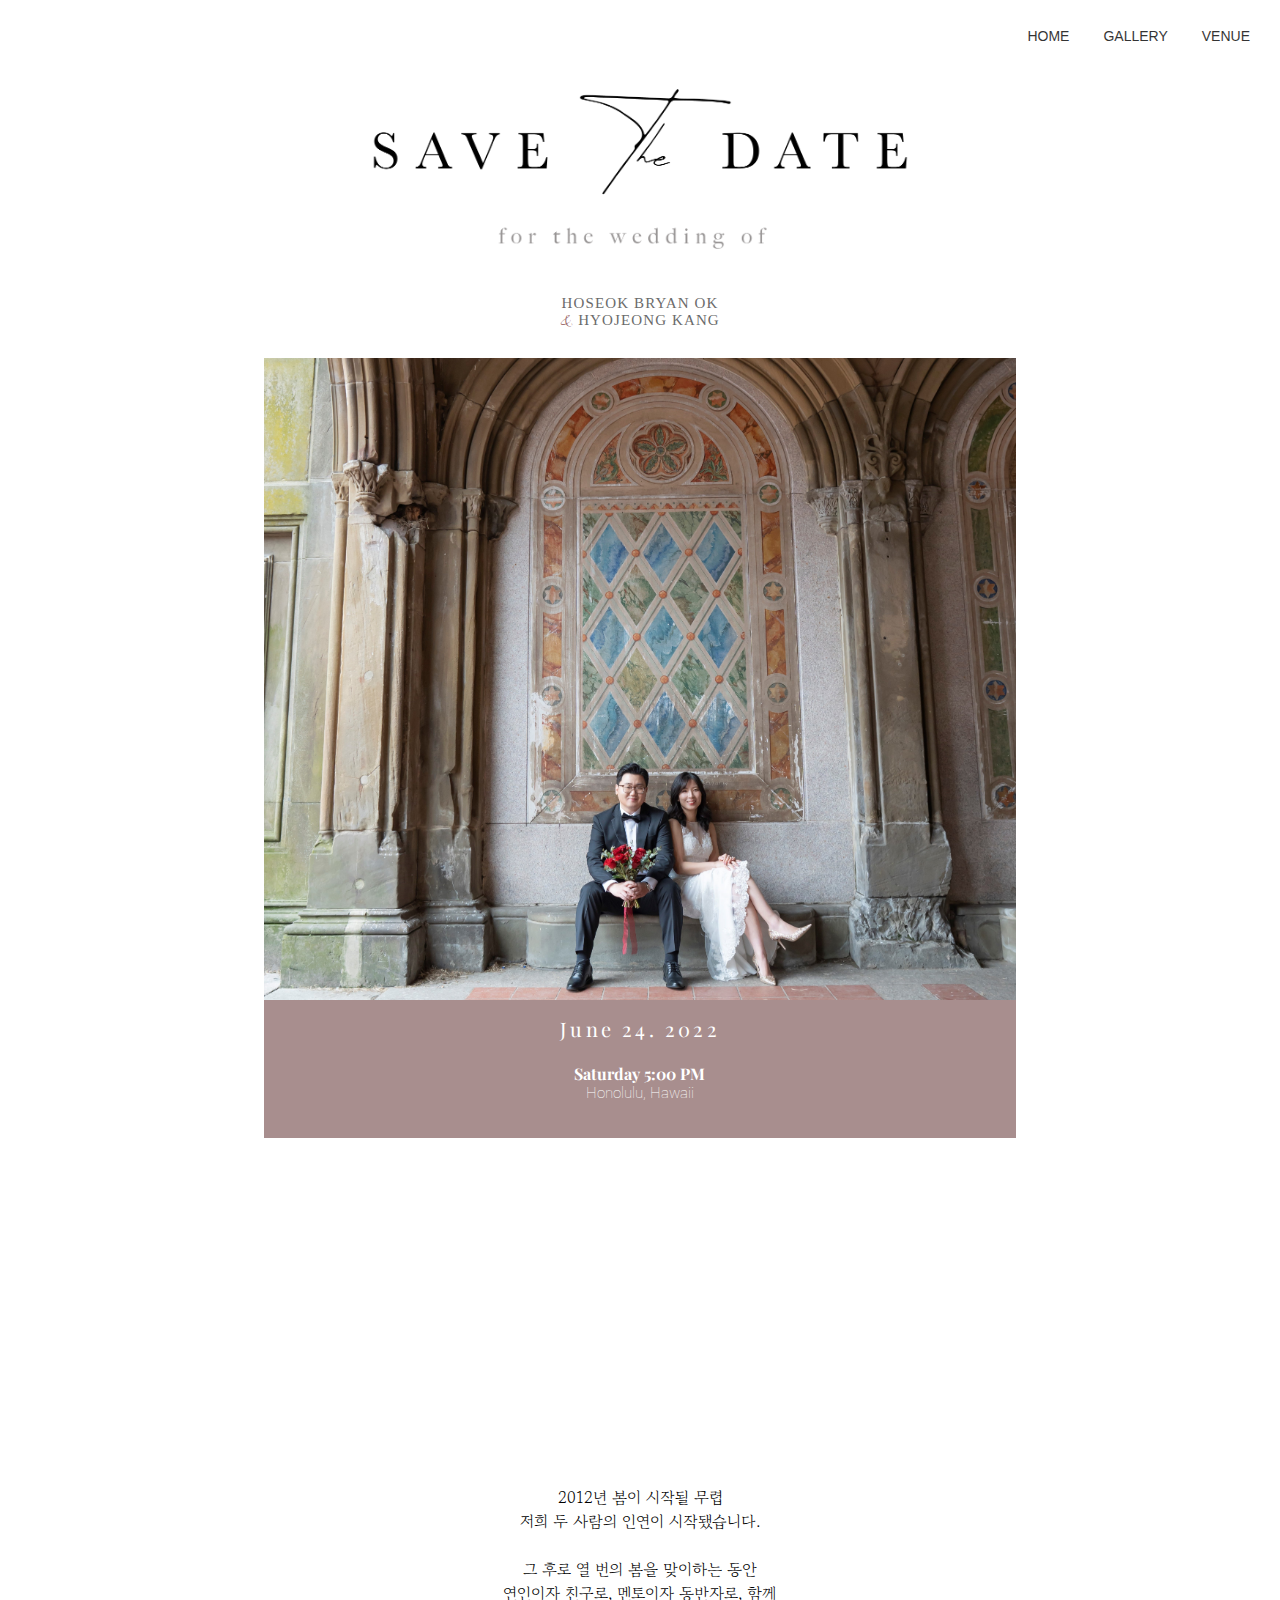
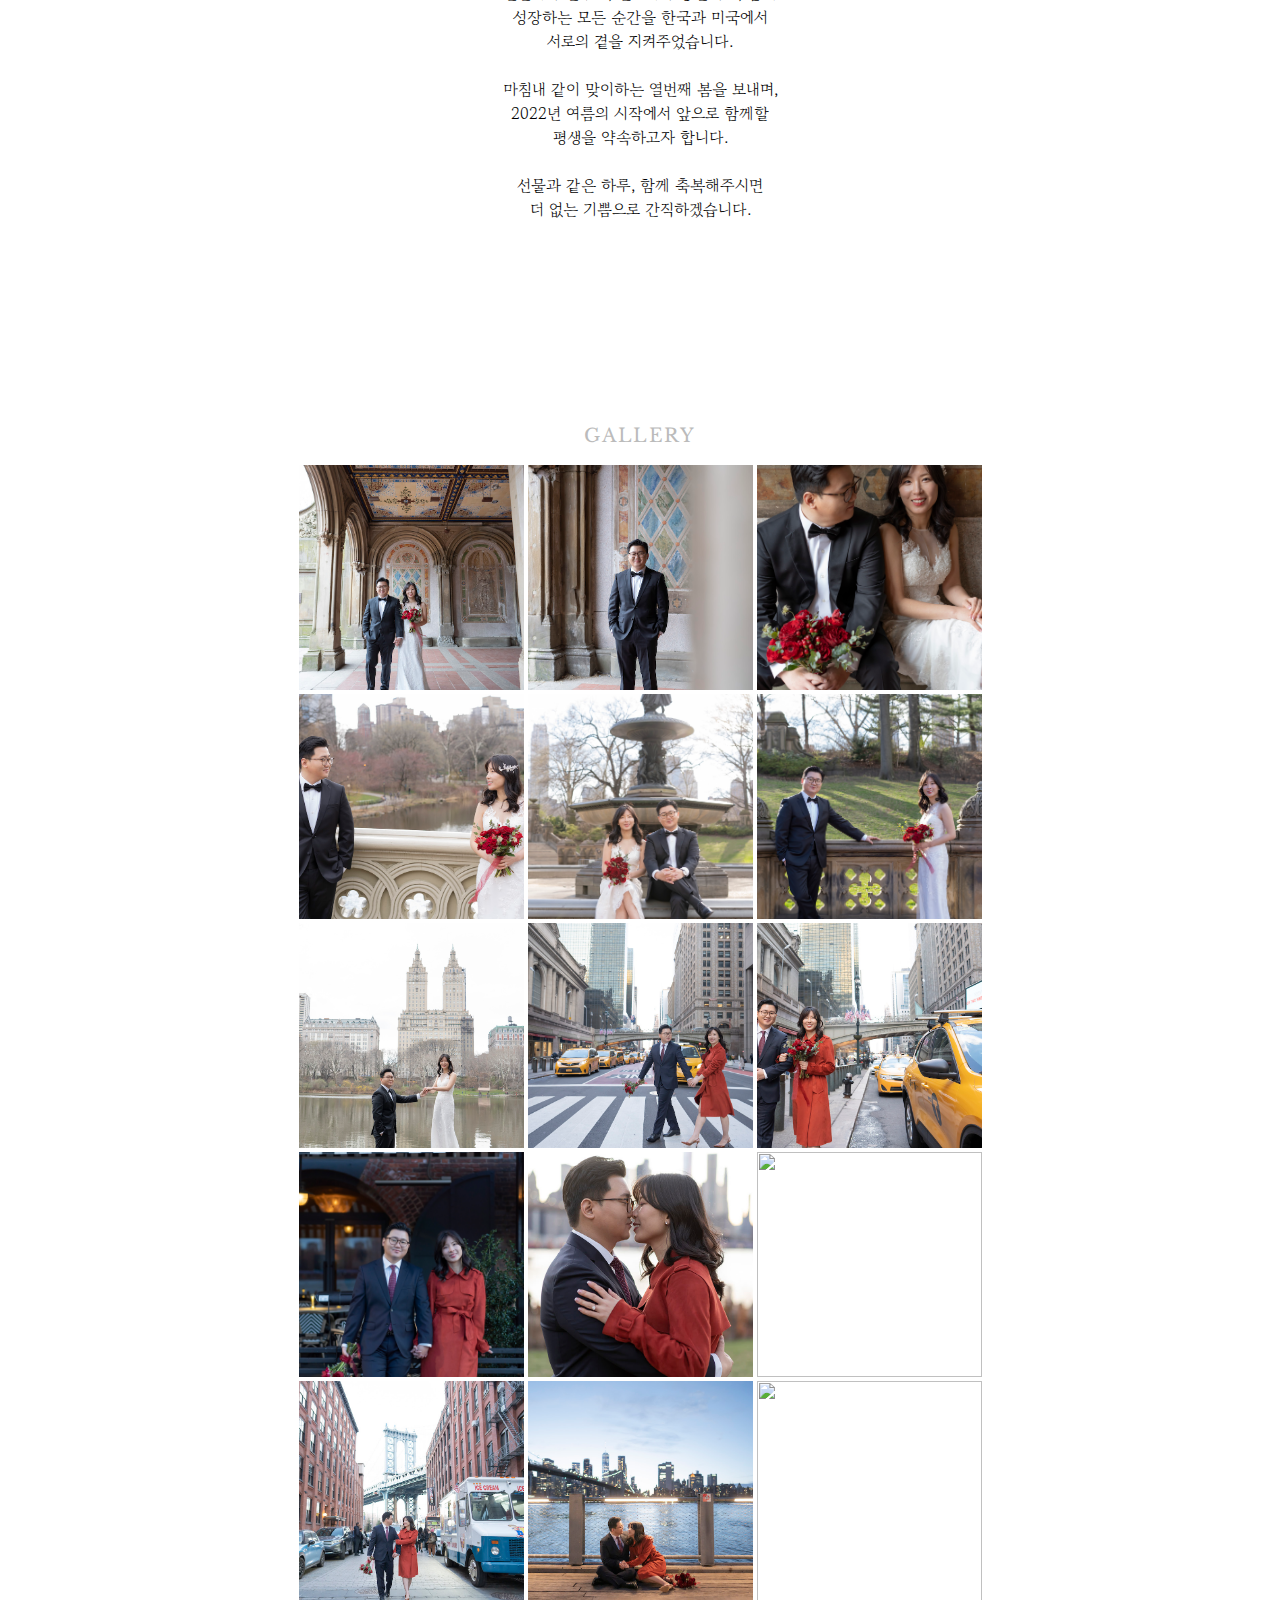
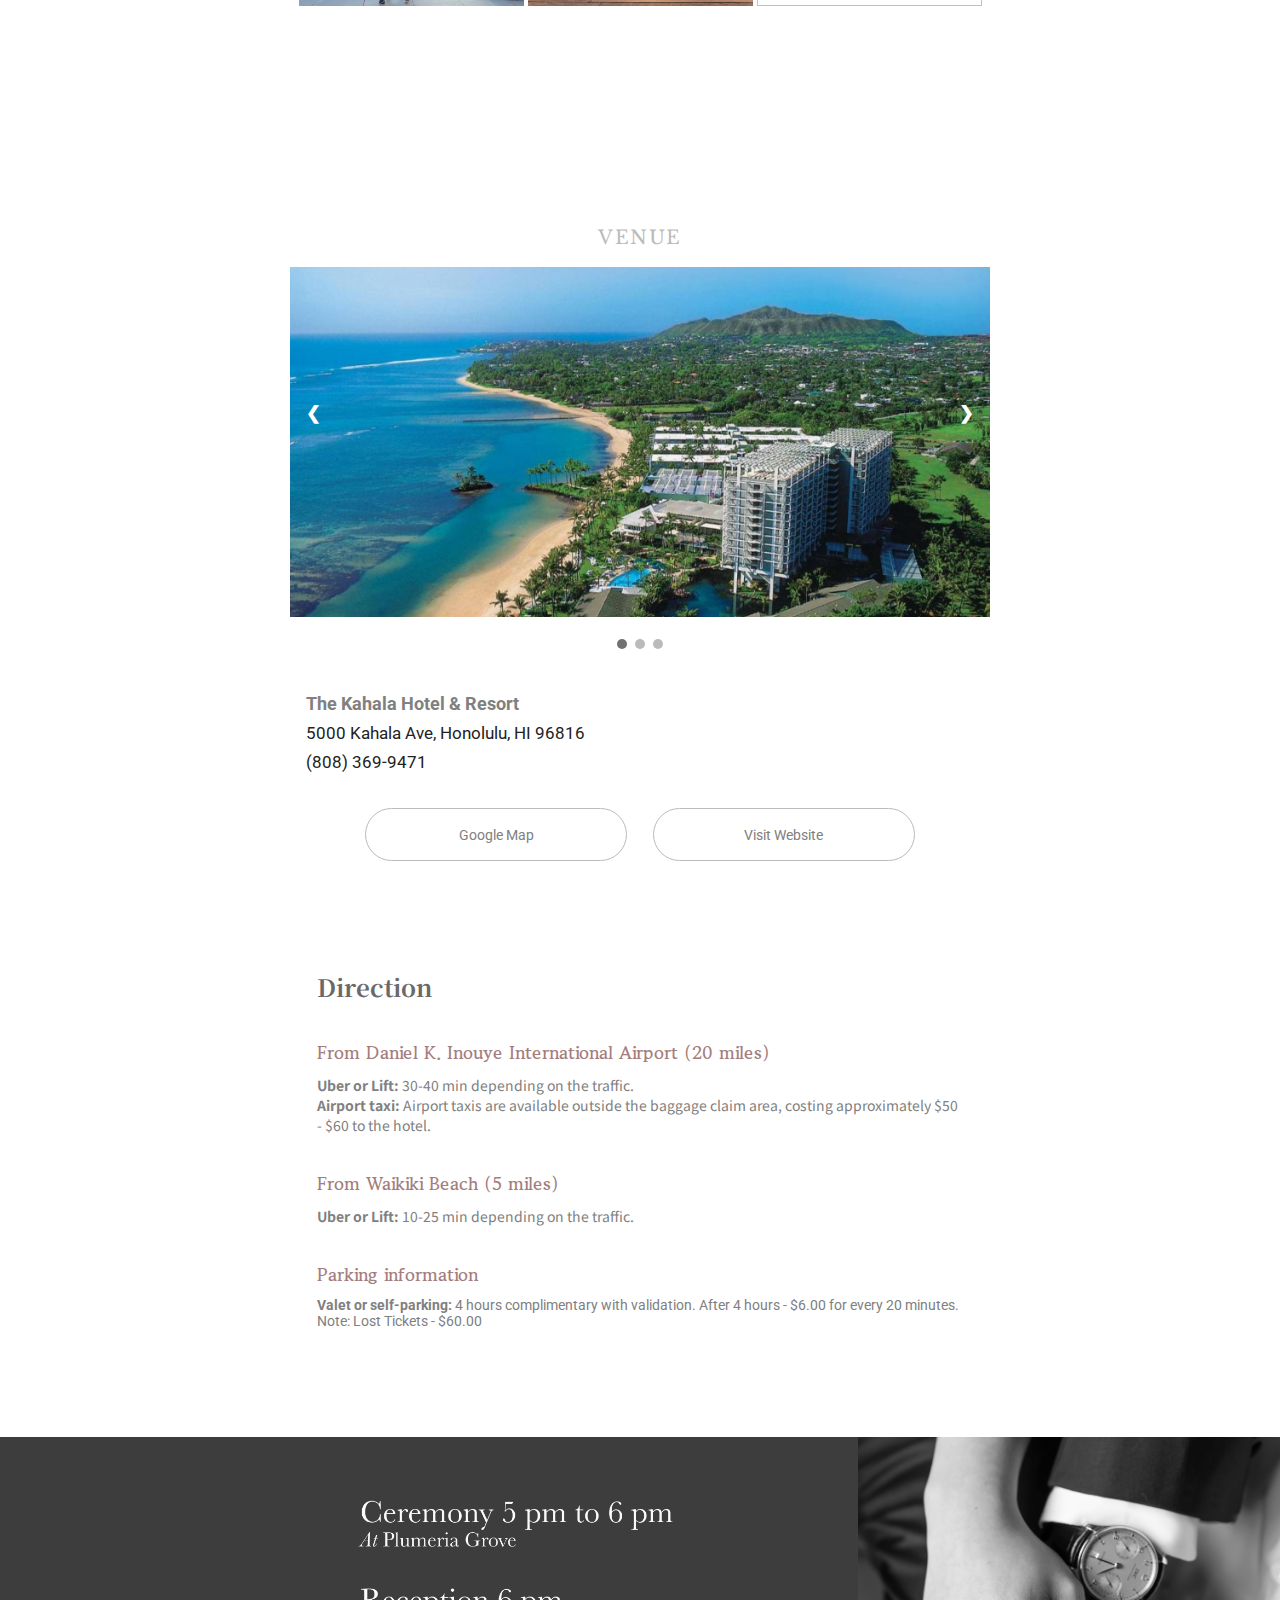
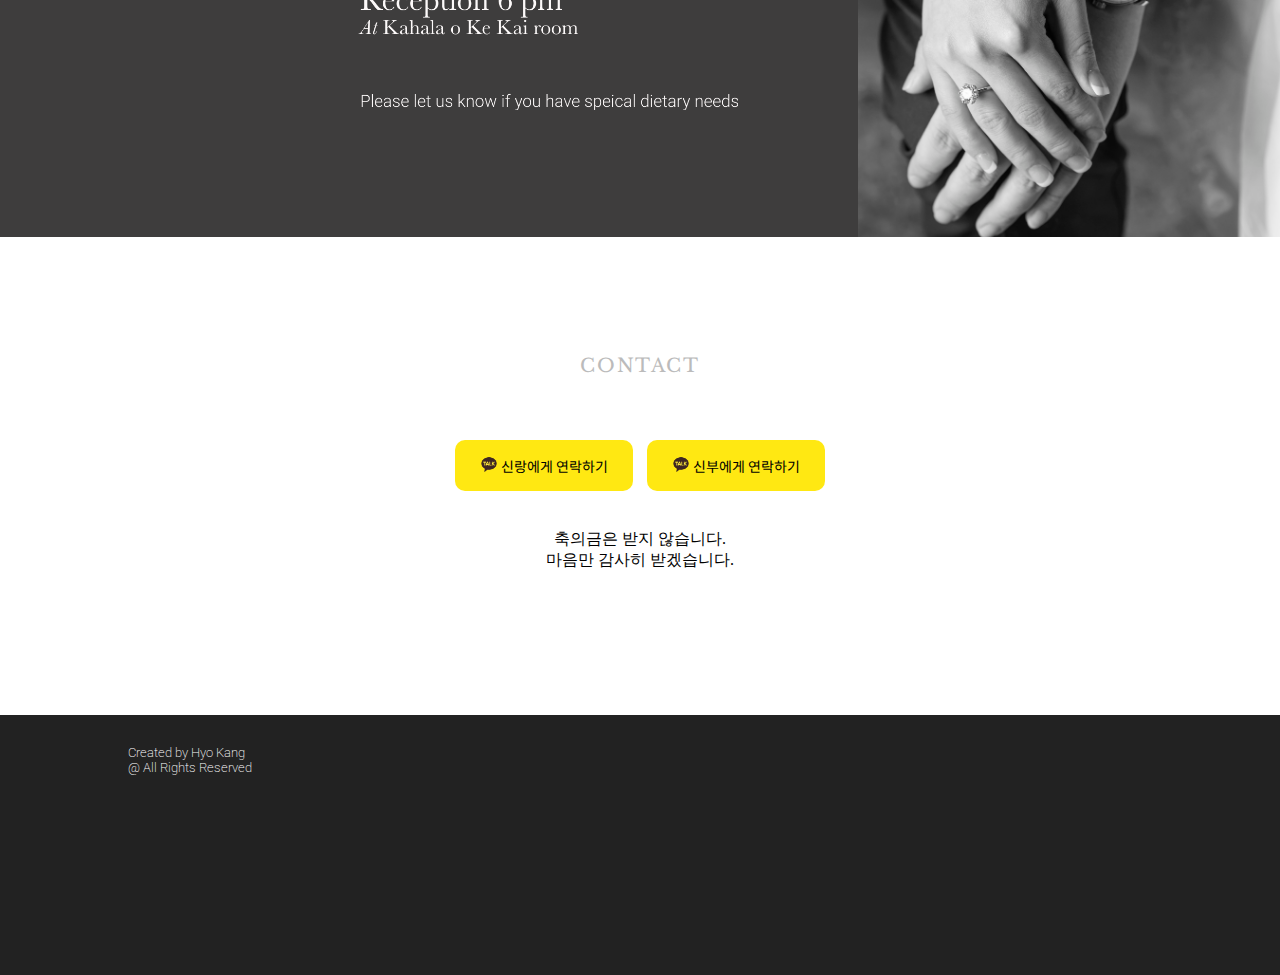
==== index.html @ cd0722b7 "upload" ====
<!DOCTYPE html>
<html>
<head>    
<title>Bryan &amp; Hyo 청첩장</title>
<meta name="viewport" content="width=device-width, initial-scale=1.0">
<meta name="og:image" content="http://holaxprogramming.com/logo.png">
    
<!---Google fonts----->
    <link rel="preconnect" href="https://fonts.googleapis.com">
    <link rel="preconnect" href="https://fonts.gstatic.com" crossorigin>
    <link href="https://fonts.googleapis.com/css2?family=Gowun+Batang&family=Libre+Baskerville:ital,wght@0,400;0,700;1,400&family=Nanum+Myeongjo:wght@400;700&family=Noto+Sans+KR:wght@300;400;700&family=Noto+Serif+KR:wght@200;300;400;700&family=Playfair+Display:ital,wght@0,400;0,500;0,600;0,700;0,900;1,400;1,500&family=Roboto:wght@100;300;400;500;700&family=Whisper&display=swap" rel="stylesheet">
<!----main style sheet----->
     <link rel="stylesheet" href="css/style.css">
<!----fancybox style sheet----->
     <link rel="stylesheet" href="css/jquery.fancybox.min.css">
<!----fancybox style sheet----->
     <link rel="stylesheet" href="css/slideShow.css">
<!----font awesome icons----->
     <link rel="stylesheet" href="font-awesome/css/font-awesome.min.css">
<!----iconify----->
    <script src="https://code.iconify.design/2/2.2.1/iconify.min.js"></script>
</head>

<body>
    
<!--FancyBox-->
<script src="https://code.jquery.com/jquery-3.2.1.min.js"></script>
<script src="js/jquery.fancybox.min.js"></script>
    

<!----Menu----->
<div class="navbar"> 
        <nav>
            <ul id="menuList">
                <div class="menuBlock">
                <li><a href="#">HOME</a></li>
                <li><a href="#galleryPage">GALLERY</a></li>
                <li><a href="#location">VENUE</a></li>
                </div>    
            </ul>
        </nav>
        <!---
            <i class="fa fa-bars" aria-hidden="true" onclick="toggleMenu()"></i> -->
 </div>
    
<div class="container">
    <!----First Page---->
    <div class="row">
        <!--
        <h1> SAVE<font face="Juliette"> The </font> DATE</h1>-->
        <img src="image/SaveTheDate.png" class="titleText">
        
        <h4>HOSEOK BRYAN OK</h4>
        <h4><font face="Whisper" color="945D5D">&amp;</font> HYOJEONG KANG</h4>
       <!-- <h5>June 24, 2022</h5> -->
        
    </div>
    <!----main image ---->
    <div class="row-1">  
        <img src="image/mainDestktop.jpg" class="desktopImg">
        <img src="image/mainImg.jpeg" class="mobileImg">   
    </div>
    <section class="date">
        <h2 style="font-size: clamp(16px, 2.5vw, 20px); letter-spacing: .2rem; font-weight: 300;">June 24. 2022 </h2><br>
        <h4>Saturday 5:00 PM</h4>
        <p style="font-family: Roboto; font-size: 15px;"> Honolulu, Hawaii </p><br>
    </section>  
    
    <!----text 인사말----->
    <div class="row-2">
        <section class="reveal">
            <span class="iconify" data-icon="bxs:quote-alt-left" style="color: grey"></span>
            <span class="text">서로의 분위기 속에서 같이 있읍시다. <br> 난 항상 당신과, 당신은 항상 나와.</span> 
            <span class="iconify" data-icon="bxs:quote-alt-right" style="color: grey"></span>       
        </section>
    </div>
    <center>
    <div class="row-3">
            <p>2012년 봄이 시작될 무렵 <br>
            저희 두 사람의 인연이 시작됐습니다. <br><br>
                
            그 후로 열 번의 봄을 맞이하는 동안 <br>
            연인이자 친구로, 멘토이자 동반자로, 함께 <br>
            성장하는 모든 순간을 한국과 미국에서 <br>
            서로의 곁을 지켜주었습니다. <br><br>
                
            마침내 같이 맞이하는 열번째 봄을 보내며,<br> 
            2022년 여름의 시작에서 앞으로 함께할 <br>
            평생을 약속하고자 합니다.<br><br>
                
            선물과 같은 하루, 함께 축복해주시면 <br> 
            더 없는 기쁨으로 간직하겠습니다. </p>  
     </div>
    </center>
    
    <center>
    <section id="galleryPage" class="gal"> <br>  
    <h3> GALLERY </h3><br>
        <div class="galleryView">
        <!---first row--->    
        <a data-fancybox="gallery" href="image/image2.JPG"><img src="image/image2.JPG" id="smallImg"></a>
            
        <a data-fancybox="gallery" href="image/image4.JPG"><img src="image/image4.JPG" id="smallImg"></a>
          
            
        <a data-fancybox="gallery" href="image/image1.JPG"><img src="image/image1.JPG" id="smallImg"></a>
            
      
         <!---second row--->      
        <a data-fancybox="gallery" href="image/image22.JPG"><img src="image/image22.JPG" id="smallImg"></a>
        
        <a data-fancybox="gallery" href="image/image6.jpg"><img src="image/image6.jpg" id="smallImg"></a> 
       
            
        <a data-fancybox="gallery" href="image/image17.JPG"><img src="image/image17.JPG" id="smallImg"></a>
         <!---third row--->  
         <a data-fancybox="gallery" href="image/image18.JPG"><img src="image/image18.JPG" id="smallImg"></a>
             
         <a data-fancybox="gallery" href="image/image19.JPG"><img src="image/image19.JPG" id="smallImg"></a> 
            
        <a data-fancybox="gallery" href="image/image20.JPG"><img src="image/image20.JPG" id="smallImg"></a> 
        <!---fourth row--->   
        <a data-fancybox="gallery" href="image/image10.JPG"><img src="image/image10.JPG" id="smallImg"></a> 
        
        <a data-fancybox="gallery" href="image/image26.jpg"><img src="image/image26.jpg" id="smallImg"></a>
            
        <a data-fancybox="gallery" href="image/image11.JPG"><img src="image/image11.JPG" id="smallImg"></a> 
         <!---fifth row--->    
        <a data-fancybox="gallery" href="image/image21.JPG"><img src="image/image21.JPG" id="smallImg"></a>
            
        <a data-fancybox="gallery" href="image/image24.JPG"><img src="image/image24.JPG" id="smallImg"></a> 
            
        <a data-fancybox="gallery" href="image/image25.JPG"><img src="image/image25.JPG" id="smallImg"></a> 
        </div>
    </section> 

<!-----Location---->        
 <section id="location" class="location"> <br>  
     <h3> VENUE</h3><br>
     
     <div class="slideshow-container">
         <div class="mySlides fade">     
             <img src="image/kahala_beach.jpg" style="width:100%">
             <div class="text"></div>
         </div>

         <div class="mySlides fade"> 
            <img src="image/kahala_ceremony.jpg" style="width:100%">
            <div class="text">ceremony</div>
         </div>

         <div class="mySlides fade">
             <img src="image/kahala_reception.jpg" style="width:100%">
             <div class="text">reception</div>
         </div>

         <a class="prev" onclick="plusSlides(-1)">❮</a>
         <a class="next" onclick="plusSlides(1)">❯</a>
     </div>
     <br>

     <div style="text-align:center">
        <span class="dot" onclick="currentSlide(1)"></span> 
        <span class="dot" onclick="currentSlide(2)"></span> 
        <span class="dot" onclick="currentSlide(3)"></span> 
     </div>
     
    <div class="address"><br>
            <font size="4px" color="grey"><b>The Kahala Hotel &amp; Resort </b></font><br>
            <li><span class="iconify" data-icon="majesticons:map-marker"> </span> 5000 Kahala Ave, Honolulu, HI 96816</li>
            <li><span class="iconify" data-icon="fluent:call-48-filled"></span>  (808) 369-9471 </li>  
    </div>
        <br><br>
        <div class="button">
            <span class="iconify" data-icon="logos:google-maps" style="font-size: 18px;"></span> 
            <a href="https://g.page/TheKahala?share" target="_blank">Google Map</a>
        </div>
        
        <div class="button">
            <span class="iconify" data-icon="eva:external-link-fill" style="font-size: 18px;"></span> <a href="https://www.kahalaresort.com/" target="_blank">Visit Website </a>
        </div>
        <!---
        <iframe src="https://www.google.com/maps/embed?pb=!1m14!1m8!1m3!1d14871.95802143485!2d-157.7738378!3d21.271883!3m2!1i1024!2i768!4f13.1!3m3!1m2!1s0x0%3A0xa50bef298438eee!2sThe%20Kahala%20Hotel%20%26%20Resort!5e0!3m2!1sen!2sus!4v1650169328604!5m2!1sen!2sus" style="border:0;" allowfullscreen="" loading="lazy" referrerpolicy="no-referrer-when-downgrade"></iframe>--->
     
  <div class ="directionText">
        <h2 style="font-family: Noto Serif KR; color:dimgrey;">Direction</h2>    
        <h4> From Daniel K. Inouye International Airport (20 miles) </h4>
            <li><b>Uber or Lift:</b> 30-40 min depending on the traffic. </li>
            <li><b>Airport taxi: </b> Airport taxis are available outside the baggage claim area, costing approximately $50 - $60 to the hotel.</li>
 
        <h4> From Waikiki Beach (5 miles) </h4>
            <li><b>Uber or Lift:</b> 10-25 min depending on the traffic. </li>
             
        <h4> Parking information </h4>
            <li style="font-family: Roboto;"><b>Valet or self-parking:</b> 4 hours complimentary with validation. After 4 hours - $6.00 for every 20 minutes. Note: Lost Tickets - $60.00 </li>
        </div>    
    </section>
 </center>
</div>    
    

<!---Ceremony time and location--->   
<div class="timeAndMore">
    <div class="rigntImage">
        <img src="image/ring.jpg">
    </div>
        <div class="leftText">
        <img src="image/timeText.png"><br>
    </div>
</div>     

<!---contact and pop up--->    
<div class =".container">    
<center>
 <section class="contact">
    <h3>CONTACT</h3><br>
    <div class="contactInfo">
        <button class="menu"><img src="image/kakaoTalk.png" width=18px> 신랑에게 연락하기</button>
        <button class="menu" onclick=";"><img src="image/kakaoTalk.png" width=18px> 신부에게 연락하기</button>
     </div>
    <br><br>
    축의금은 받지 않습니다. <br>
    마음만 감사히 받겠습니다.    
     
</section>

     
    <!---
     <a href="#" onclick="window.open('popup.html','popup','toolbar=no,location=no,status=no,menubar=no,scrollbars=no,resizable=yes,width=300,height=300')">팝업test</a>
     <button onclick="myFunction()">Try it</button>-->

        
     <br><br> <br><br>   
</center>
</div>
<!---end of the container--->
    
<!----js scripts----->
    <script type="text/javascript" src="js/script.js"> </script>
</body>
    
<footer>
Created by Hyo Kang<br>
@ All Rights Reserved
</footer>

</html>
---- css/style.css ----
/*
font-family: 'Libre Baskerville', serif;
font-family: 'Whisper', cursive;
font-family: 'Nanum Myeongjo', serif;
font-family: 'Noto Sans KR', sans-serif;
font-family: 'Noto Serif KR', serif;
font-family: 'Gowun Batang', serif;
*/

@font-face {
   font-family: Juliette;
   src: url(text/Juliette.ttf);
}

*{
    margin: 0px;
}

/**** main container
******************/
.container {
    width: 100%;
    min-height: 100vh;
    padding-left: 8%;
    padding-right: 8%;
    box-sizing: border-box;
    overflow: hidden;
}

/**** nav bar *****
******************/
.navbar {
    width: 100%;
    display: flex;
    align-items: center;
    padding-top: 3vh;
    background-color: white;
    padding-bottom: 10px;
    opacity: 0.8;
    position: fixed;
    z-index: 2;
}

.navbar i { /*hide the hamburger menu icon*/
    display: none;
}

nav {
    flex:1;
    text-align: right;
}

nav ul li {
    list-style: none;
    display: inline-block;
    margin-right: 30px;
    font-family: sans-serif;
}

nav ul li a {
    text-decoration: none;
    font-size: 14px;
    color: #000;
}

nav ul li a:hover {
    color: #A47D7D;
}

/** top row: title
******************/
.row {
    text-align: center;
    padding-bottom: 3vh;
    padding-top: 5vh;
}

.row .titleText{
    width: 50%;
}

.row h5 { /*text: for the wedding*/
    font-family:  Libre Baskerville;
    color: #9B9B9B;
    font-weight: lighter;
    letter-spacing: .2rem;
    margin-top: 15px;
    font-size: clamp(16px, 2.5vw, 20px);
}

.row h4 { /*our name*/
    color: #6B6B6B;
    font-weight: normal;
    font-size: 15px;
    letter-spacing: .07rem;
    margin: 0px;    
}


/** first row: image
******************/
.row-1 {
    text-align: center;
}

.row-1 h4 { /*date*/
    font-weight: 100;
    padding: 5px;
    font-family: Playfair Display;
    letter-spacing: .07rem;
}

img.desktopImg{
    display: block;
    width: 70%;
    margin-left: auto;
    margin-right: auto;
}

img.mobileImg {
    display: none;
}

/******date******/
.date{
    background-color: #A88E8E;
    padding-top: 15px;
    padding-bottom: 15px;
    text-align: center;
    width: 70%;
    font-family: Playfair Display;
    font-weight: 100;
    color: white;
    margin-left: auto;
    margin-right: auto;
}

/***** text intro
******************/
.row-2 {
    padding-top: 20vh;
    padding-bottom: 5vh;
    text-align: center;
    height: 8vh;
}


.row-2 .text { /* 서로의분위기 text*/
    font-family: Noto Serif KR;
    font-weight: 400;
    font-size: clamp(16px, 4.5vw, 30px);
}

.reveal{
    position: relative;
    transform: translateY(150x);
    opacity: 0;
    transition: 2s all ease;
    padding: 0px;
}

.reveal.active{
    transform: translateY(0);
    opacity: 1;
    height:100px
}

.row-3 {
    padding: 50px;
    width: 400px;
    margin-top: 15x;
    margin-bottom: 15vh;
    text-align: center;
}

.row-3 p {
    font-family: Gowun Batang;
    font-weight: 200;
    font-size: 16px;
}





/****** gallery
******************/
.gal {
    margin-bottom: 22vh;
}

.gal h3 {
    font-family: Libre Baskerville;
    letter-spacing: .1rem;
    color: #BBBBBB;
    font-weight: 300;
}

.gal .galleryView{
    width: 700px;
}

.gal #smallImg{
    width: 225px;
    height: 225px;
    object-fit: cover; 
}


/****** location
******************/

.location {
    margin-bottom: 12vh;
}

.location h3 {
    font-family: Libre Baskerville;
    letter-spacing: .1rem;
    color: #BBBBBB;
    font-weight: 300;
}
    
.location .address {
    text-align: left;
    max-width: 700px;
    padding-top: 20px;
    padding-left: 3%;
    margin: auto;
    font-family: Roboto;
    color:#222222;
    font-size: 17px;
}
    
.location .address li {
    list-style-type: none;
    padding-top:9px;
}
    
.location .text a {
    text-decoration: none;
    color: #1A73E8; 
}
    
.location .iconify {
    color: #1A73E8; 
}

.location .button{
    width: 35%;
    max-width: 230px;
    border: solid #BBBBBB 1px;
    padding: 15px;
    margin-left: 1%;
    margin-right: 1%;
    border-radius: 30px;
    background-color: white;
    display: inline-block;
    
}

.location .button a{
    text-decoration: none;
     color: grey;
    font-family: Roboto;
    font-size: 14px;
}


.location .directionText{
    text-align: left; 
    margin-top: 12vh;
    width: 60%;
}

.location .directionText h4{
    color: #A47D7D;
    font-size: 18px;
    font-family: Gowun Batang;
    font-weight: 700;
    margin-bottom: 10px;
    margin-top: 35px;
}

.location .directionText li{
    list-style: none;
    font-family: Noto Sans KR;
    font-size: 14px;
    color: grey;  
}



/********ceremonyTime 예물샷************/
.timeAndMore{
    width: 100%;
    height: 45vh;
    min-height: 180px;
    max-height: 400px;
    background-color: #3E3D3D;
    margin-bottom: 13vh;
}

.timeAndMore div {
    display: inline-block;
    float:right;
    height: 45vh;
}

.timeAndMore .leftText{
    width: 60%;
    text-align: right;
    padding-top: 7vh;
    padding-bottom: 7vh;
    box-sizing: border-box;
    color: white;
    max-width: 500px;
}

.timeAndMore .leftText img{
    width: 100%;
    max-width: 380px;
    float: left;
}

.timeAndMore .rigntImage{
    width: 33%;
    float: right;
}

.timeAndMore .rigntImage img{
    width: 100%;
    height: 45vh;
    min-height: 180px;
    max-height: 400px;
    object-fit: cover;
    object-position: 50% 70%;
}




/*****CONTACT*****/
.contact{
    position: relative;
    width:60%;
    margin: auto;
    padding-bottom: 8vh;
}

.contact h3 {
    font-family: Libre Baskerville;
    letter-spacing: .1rem;
    color: #BBBBBB;
    font-weight: 300;
}

.contact .contactInfo{
    position: relative;
    width: 80%;
    display: inline-block;
    padding:10px;
    margin-top: 25px;
}

.contact .contactInfo .menu{
    padding:15px 25px 15px 25px; 
    margin: 5px;
    margin-top: 10px;
    margin-bottom: 10px;
    background-color: #ffe812; /*카카오색*/
    border-radius: 10px;
    font-family: Noto Sans KR;
    color: black;
    font-size: 14px; 
}


.contact button{
    border:0px;
    padding:10px;
}

.contact button:hover{
    background-color: lightgrey;
}


.content {
  padding: 0 18px;
  display: none;
  overflow: hidden;
  background-color: #f1f1f1;
}

/****** footer
******************/
footer {
    background-color: #222222;
    color: white;
    padding-left: 10%;
    padding-top: 30px;
    padding-bottom: 200px;
    font-family: Roboto;
    font-weight: 200;
    font-size: 13px;
}






/*****************
******************
mobile interface
*****************
*****************/

@media only screen and (max-width: 700px){
    
    /*menu for mobile*/
    .navbar{
        padding: 0px;
    }
    
    nav ul{
        width: 100%;
        position: fixed;
        right: 0;
        top:0;
        z-index: 2;      
    }
    
    .menuBlock{
        padding-top: 5px;
        padding-bottom: 5px; 
        background-color: #BEB2B2;
        text-align: center;
    }
    nav ul li{
        display: inline-block;
        margin: 20px;
    }
    
    nav ul li a{
        color: white;
        font-size: 14px;
    } 
    
    .navbar i{
        cursor: pointer;
        display: block;
    }
    
    #menuList{
       /* overflow: hidden;*/
       /* transition: 0.5s;*/
        display: none;
    }
    
    /*mobile main page*/
    .row{ /*title row*/
        width: 100%;
        margin-top:5vh;
        margin-bottom: 2vh;
    }
    .row .titleText{
        width: 90%;
    }
    
    .row-1{ /*main image for mobile*/
        max-height: 80vh;
        overflow: hidden;
    }
    
    img.mobileImg{
        display: block;
        width: 100%;
        object-fit: cover;
        object-position: 50% 50%; /*default value center*/      
    }
    
    img.desktopImg{
        display: none;
    }
    
    /******date******/
    .date{
        background-color: #BEAAAA;
        padding-top: 4vh;
        padding-bottom: 4vh;
        font-family: Libre Baskerville;
        font-size: 12px;
        font-weight: lighter;
        width: 100%;
    }
    
    
    .row-2 {
        padding-top: 15vh;
        padding-bottom: 3vh;
    }
    
    .row-3{
        width: 320px;
        padding:10px;
    }
    
    .row-3 p {
    font-size: 4vw;
    }
    
    /***gallery*/
    .gal .galleryView{
        width: 100%;
    /*height: 410px;
       /**things to do: view more button*/
    }
    .gal #smallImg{
        width: 100px;
        height: 100px;
        object-fit: cover; 
    }
    
    
    /*location*/
    
    .location {
        margin-top: 0vh;
        margin-bottom: 10vh;    
    }
    
    .location .address {
        width: 100%;
        padding-left: 0px;
    }
    
    .location .directionText{
        width: 100%;
    }
    
    
    .location .directionText h4{
        color: #A47D7D;
        font-size: clamp(14px, 5vw, 18px);
    }

    .location .directionText li{
        font-size: clamp(14px, 3.5vw, 16px);
    }
    
    
    
/********팬다 예물샷************/
    .timeAndMore{
        width: 100%;
        height: 22vh;
    }

    .timeAndMore div{
        display: inline-block;
        float:left;
        height: 22vh;
    }

    .timeAndMore .leftText{
        width: 62%;
        padding-left: 5%;
        padding-top: 4vh;
        padding-bottom: 4vh;
        box-sizing: border-box; 
        overflow: hidden;
    }
    
    
   .timeAndMore .leftText img{
        width: 95%;   
    }

    .timeAndMore .rigntImage{
        width: 35%;
        float: right;   
    }

    .timeAndMore .rigntImage img{
        width: 100%;
        height: 22vh;
        object-fit: cover;
        object-position: 50% 60%;
    }


    /*****CONTACT*****/
    .contact{
        width:100%;
    }

    .contact .contactInfo{
        position: relative;
        width: 70%;
    }

    .contact .contactInfo .menu{
    padding:12px 25px 12px 25px; 
    margin: 5px;
    width: 80%;
    border-radius: 18px;
    color: black;
    font-size: 13px;  
    }
}
---- css/slideShow.css ----
.mySlides {
    display: none
}

.mySlides img {
    vertical-align: middle;
}

/* Slideshow container */
.slideshow-container {
  max-width: 700px;
  max-height: 350px;
  position: relative;
  margin: auto;
  z-index: 0;
  overflow: hidden;
}

.slideshow-container .image{
    position: relative;
}

/* Caption text */
.slideshow-container .text {
  color: #f2f2f2;
  font-size: 15px;
  padding: 0px;
  bottom: 15px;
  right: 15px;
  width: 100%;
  text-align: right;
  position: absolute;
  font-family: Roboto;
  font-weight: 300;
}


/* Next buttons */
.slideshow-container .next {
  cursor: pointer;
  position: absolute;    
  top: 50%;
  right: 0;
  width: auto;
  padding: 16px;
  color: white;
  font-weight: bold;
  font-size: 18px;
  transition: 0.6s ease;
  margin-top: -8%;
  /*border: black solid 10px;*/
  user-select: none;
  border-radius: 0px 3px 3px 0px;
}

.slideshow-container .prev {
  cursor: pointer;
  position: absolute;    
  top: 50%;
  left: 0;
  width: auto;
  padding: 16px;
  color: white;
  font-weight: bold;
  font-size: 18px;
  transition: 0.6s ease;
  margin-top: -8%;
  /*border: black solid 10px;*/
  user-select: none;
  border-radius: 3px 0 0 3px;
}


/* On hover, add a black background color with a little bit see-through */
.slideshow-container .prev:hover, .next:hover {
  background-color: rgba(0,0,0,0.8);
  opacity: 0.3;
}


/* The dots/bullets/indicators */
.dot {
  cursor: pointer;
  height: 10px;
  width: 10px;
  margin: 0 2px;
  background-color: #bbb;
  border-radius: 50%;
  display: inline-block;
  transition: background-color 0.6s ease;
}

.activeSlide, .dot:hover {
  background-color: #717171;
}

/* Fading animation */
.mySlides .fade {
  animation-name: fade;
  animation-duration: 1.5s;
}

@keyframes fade {
  from {opacity: .4} 
  to {opacity: 1}
}

/* On smaller screens, decrease text size */
@media only screen and (max-width: 600px) {
  .prev, .next,.text {font-size: 11px}
}
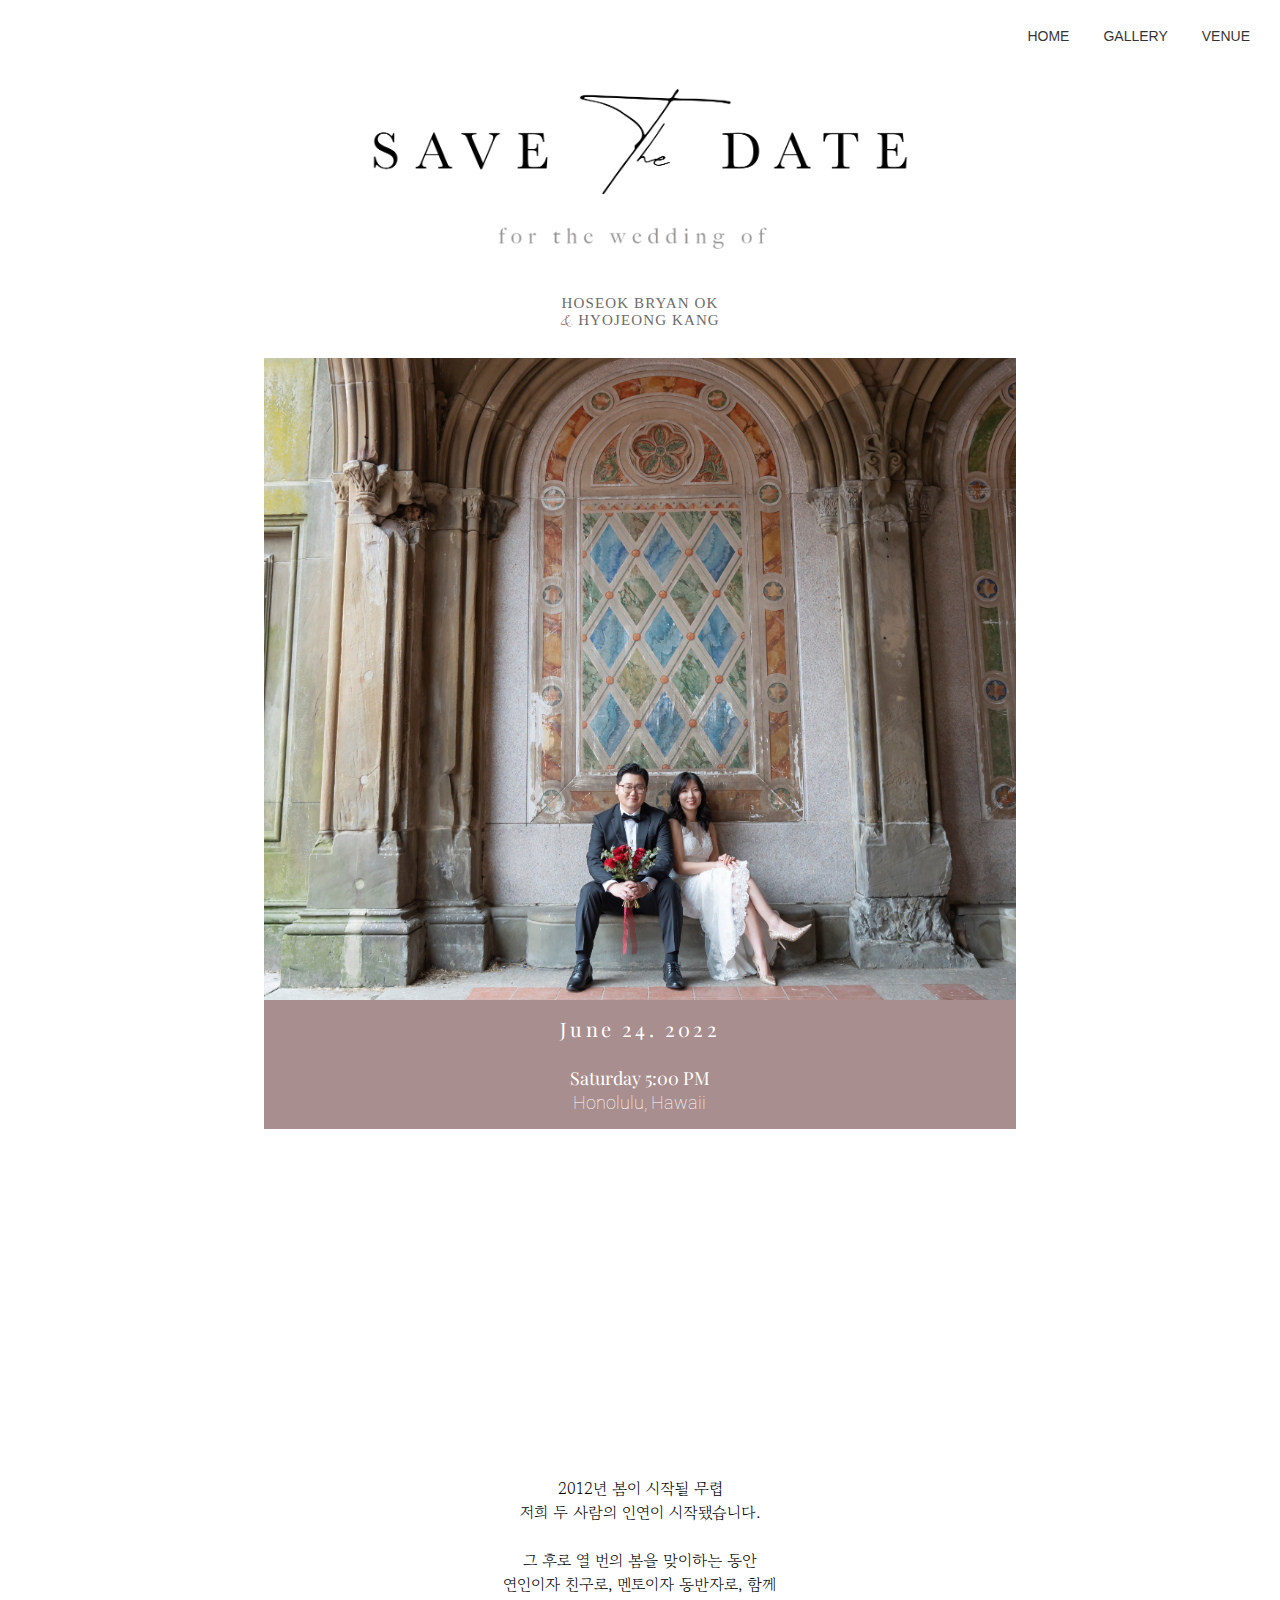
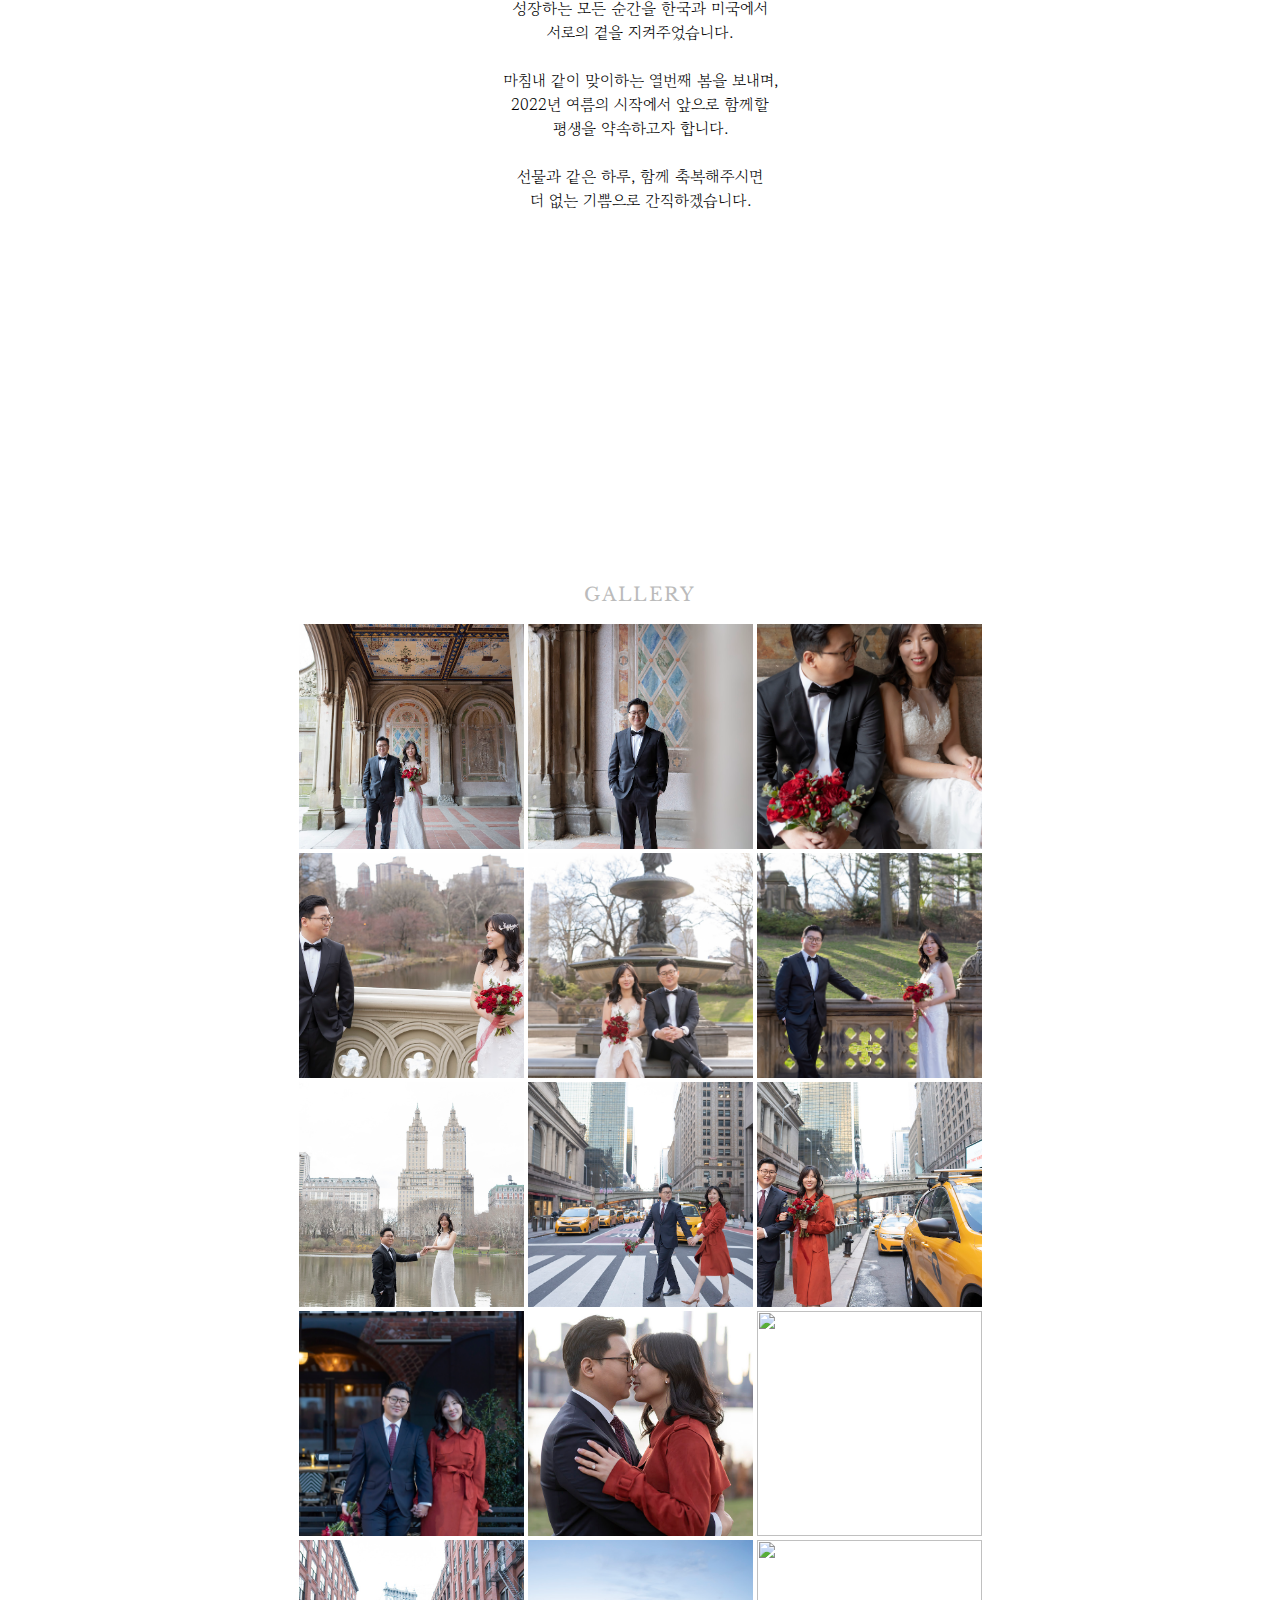
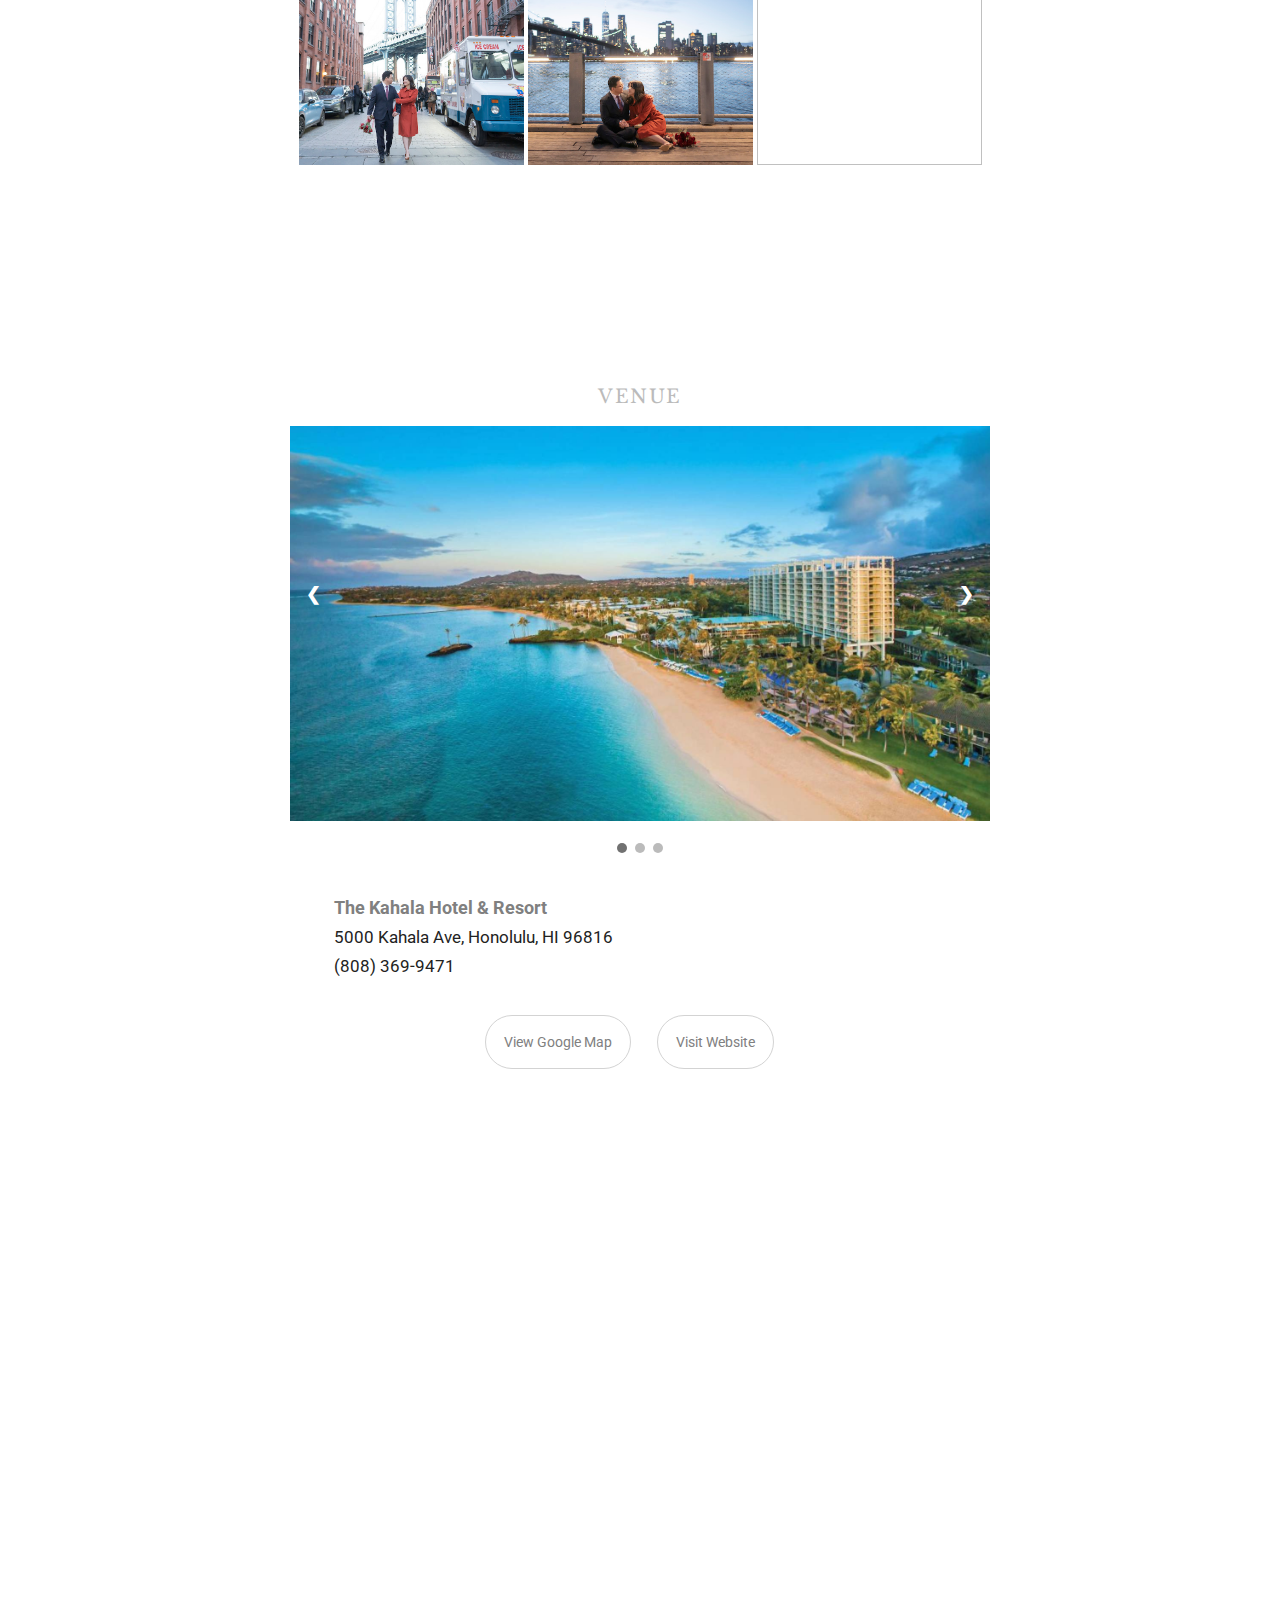
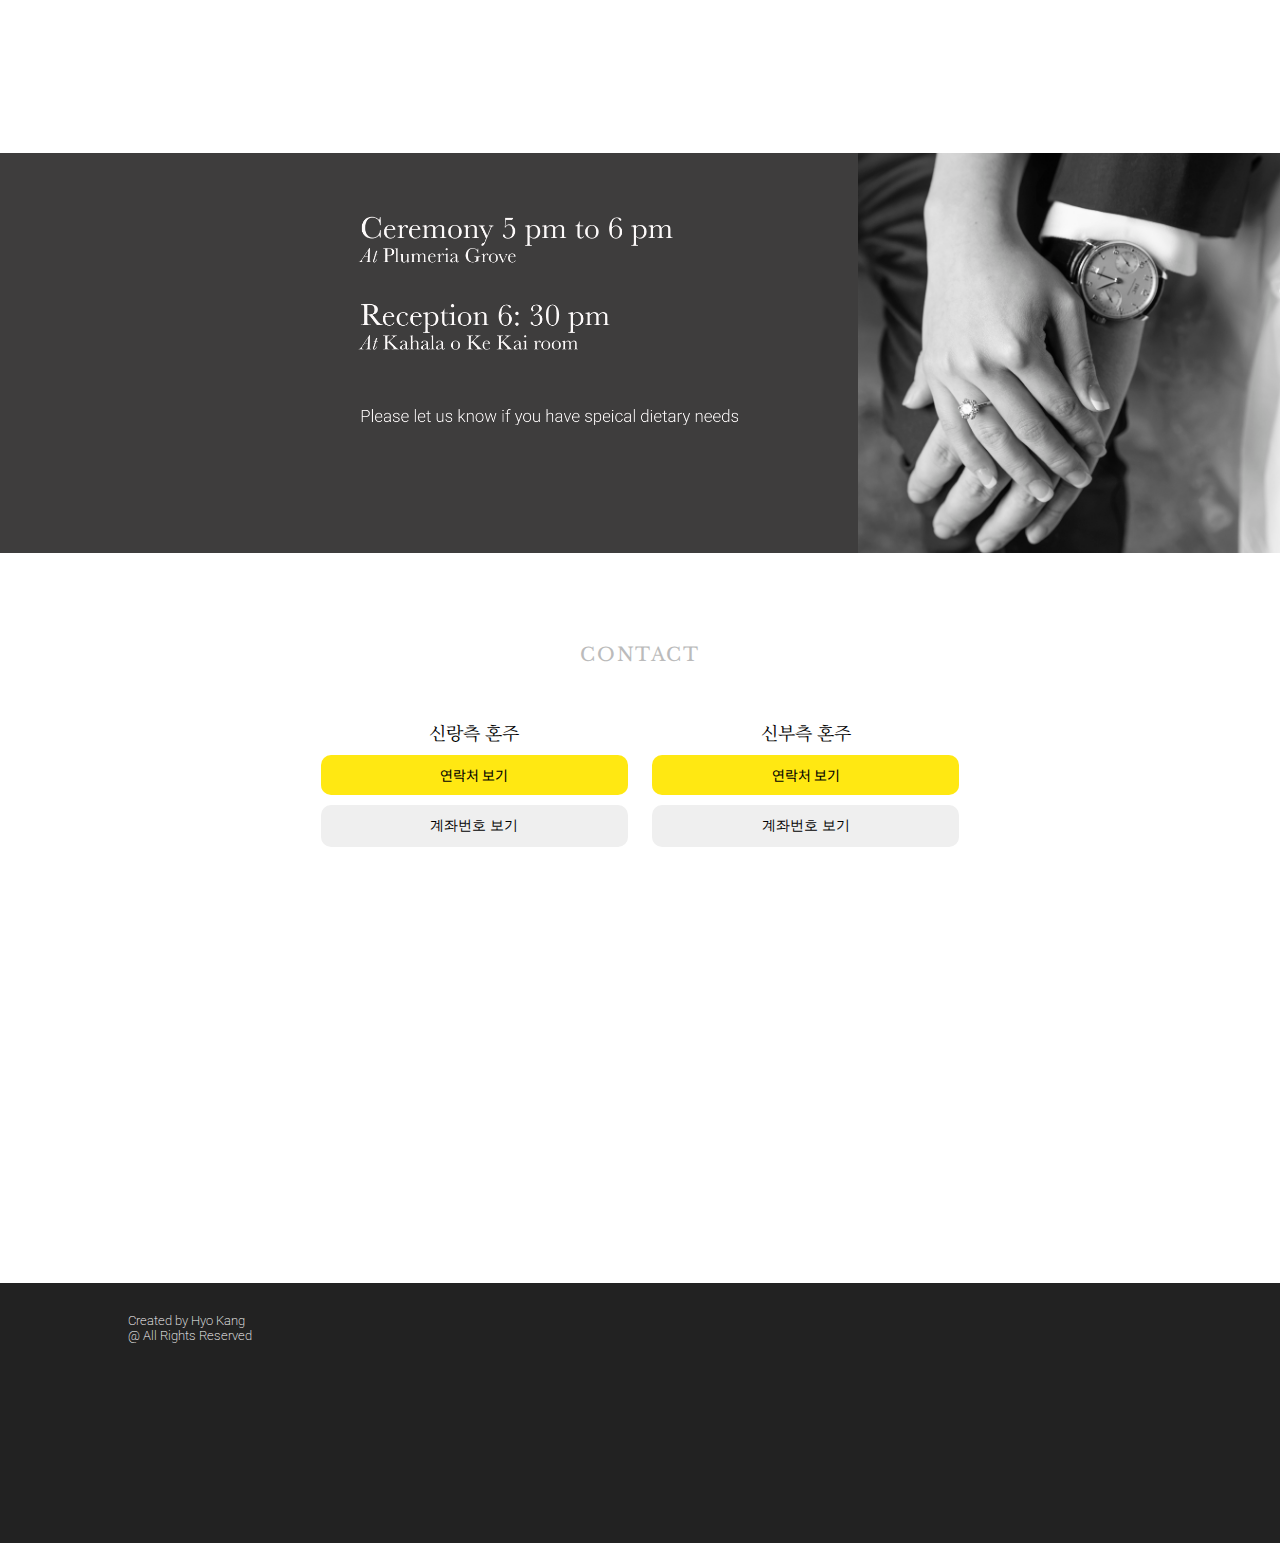
==== commit 8d779c5f: "Revert "upload"" ====
--- a/index.html
+++ b/index.html
@@ -10,7 +10,7 @@
     <link rel="preconnect" href="https://fonts.gstatic.com" crossorigin>
     <link href="https://fonts.googleapis.com/css2?family=Gowun+Batang&family=Libre+Baskerville:ital,wght@0,400;0,700;1,400&family=Nanum+Myeongjo:wght@400;700&family=Noto+Sans+KR:wght@300;400;700&family=Noto+Serif+KR:wght@200;300;400;700&family=Playfair+Display:ital,wght@0,400;0,500;0,600;0,700;0,900;1,400;1,500&family=Roboto:wght@100;300;400;500;700&family=Whisper&display=swap" rel="stylesheet">
 <!----main style sheet----->
-     <link rel="stylesheet" href="css/style.css">
+     <link rel="stylesheet" href="css/styles.css">
 <!----fancybox style sheet----->
      <link rel="stylesheet" href="css/jquery.fancybox.min.css">
 <!----fancybox style sheet----->
@@ -61,12 +61,12 @@
         <img src="image/mainImg.jpeg" class="mobileImg">   
     </div>
     <section class="date">
-        <h2 style="font-size: clamp(16px, 2.5vw, 20px); letter-spacing: .2rem; font-weight: 300;">June 24. 2022 </h2><br>
-        <h4>Saturday 5:00 PM</h4>
-        <p style="font-family: Roboto; font-size: 15px;"> Honolulu, Hawaii </p><br>
+        <font style="font-size: clamp(16px, 2.5vw, 20px); letter-spacing: .2rem;">June 24. 2022 </font><br><br>
+        Saturday 5:00 PM<br>
+        <font face="Roboto"> Honolulu, Hawaii </font><br>
     </section>  
     
-    <!----text 인사말----->
+    <!----tex 인사말----->
     <div class="row-2">
         <section class="reveal">
             <span class="iconify" data-icon="bxs:quote-alt-left" style="color: grey"></span>
@@ -89,7 +89,23 @@
             평생을 약속하고자 합니다.<br><br>
                 
             선물과 같은 하루, 함께 축복해주시면 <br> 
-            더 없는 기쁨으로 간직하겠습니다. </p>  
+            더 없는 기쁨으로 간직하겠습니다. </p>
+          
+          <div class="parent">
+            <section class="reveal">
+              <font size="3px" color="grey">옥  환 · 윤은경의 장남 </font><font style="font-size:17px; color:#945D5D; font-weight: 700;">옥호석 </font><br>
+              <font size="3px" color="grey">강신경 · 문정혜의 장녀 </font><font style="font-size:17px;  color:#945D5D; font-weight: 700" > 강효정</font>
+              </section> 
+          </div>
+        
+           <div class="friends">
+             <div class="fade" id="fade">
+              
+              <span><font style="color:#CAB7B7;">Groom </font><font style="font-size:17px; font-weight: 200; font-family: Gowun Batang; color: grey;">옥호석 </font></span>
+                 
+              <span><font style="color:#CAB7B7;" >Bride     </font><font style="font-size:17px; font-weight: 200; font-family: Gowun Batang; color: grey;" > 강효정</font></span>
+              </div> 
+          </div>
      </div>
     </center>
     
@@ -170,29 +186,28 @@
             <li><span class="iconify" data-icon="majesticons:map-marker"> </span> 5000 Kahala Ave, Honolulu, HI 96816</li>
             <li><span class="iconify" data-icon="fluent:call-48-filled"></span>  (808) 369-9471 </li>  
     </div>
-        <br><br>
-        <div class="button">
-            <span class="iconify" data-icon="logos:google-maps" style="font-size: 18px;"></span> 
-            <a href="https://g.page/TheKahala?share" target="_blank">Google Map</a>
-        </div>
-        
-        <div class="button">
-            <span class="iconify" data-icon="eva:external-link-fill" style="font-size: 18px;"></span> <a href="https://www.kahalaresort.com/" target="_blank">Visit Website </a>
+        <div class="direction">
+        <br><br><br>
+        <a href="https://g.page/TheKahala?share" target="_blank"><span class="iconify" data-icon="logos:google-maps" style="font-size: 18px;"></span> View Google Map</a>
+            
+        <a href="https://www.kahalaresort.com/" target="_blank"><span class="iconify" data-icon="eva:external-link-fill" style="font-size: 18px;"></span> Visit Website </a>
         </div>
         <!---
         <iframe src="https://www.google.com/maps/embed?pb=!1m14!1m8!1m3!1d14871.95802143485!2d-157.7738378!3d21.271883!3m2!1i1024!2i768!4f13.1!3m3!1m2!1s0x0%3A0xa50bef298438eee!2sThe%20Kahala%20Hotel%20%26%20Resort!5e0!3m2!1sen!2sus!4v1650169328604!5m2!1sen!2sus" style="border:0;" allowfullscreen="" loading="lazy" referrerpolicy="no-referrer-when-downgrade"></iframe>--->
      
   <div class ="directionText">
-        <h2 style="font-family: Noto Serif KR; color:dimgrey;">Direction</h2>    
-        <h4> From Daniel K. Inouye International Airport (20 miles) </h4>
-            <li><b>Uber or Lift:</b> 30-40 min depending on the traffic. </li>
-            <li><b>Airport taxi: </b> Airport taxis are available outside the baggage claim area, costing approximately $50 - $60 to the hotel.</li>
- 
-        <h4> From Waikiki Beach (5 miles) </h4>
-            <li><b>Uber or Lift:</b> 10-25 min depending on the traffic. </li>
-             
+    <section class="reveal">    
+        <h2 style="font-family: Noto Serif KR; color:dimgrey;">오시는 길</h2>    
+        <h4> 호놀룰루 (HNL) 공항에서 (20 miles) </h4>
+            <li><b>우버, 리프트 이용시:</b> 30-40분 소요</li>
+            <li><b>공항 셔틀 이용시: </b> 50분 - 1시간 소요 (편도 $45)</li>
+            <li><b>호텔 택시 이용시: </b> 예약 <span class="iconify" data-icon="fluent:call-48-filled"> </span> <font color="#1A73E8">+1 (808) 369-9480 </font> </li>
+        <h4> 와이키키에서 (5 miles) </h4>
+            <li><b>우버, 리프트 이용시:</b> 20-30분 소요</li>
+            <li><b>호텔 택시 이용시:</b> 예약 <span class="iconify" data-icon="fluent:call-48-filled"> </span><font color="#1A73E8">+1 (808) 369-9480 </font></li> 
         <h4> Parking information </h4>
             <li style="font-family: Roboto;"><b>Valet or self-parking:</b> 4 hours complimentary with validation. After 4 hours - $6.00 for every 20 minutes. Note: Lost Tickets - $60.00 </li>
+         </section>
         </div>    
     </section>
  </center>
@@ -205,7 +220,7 @@
         <img src="image/ring.jpg">
     </div>
         <div class="leftText">
-        <img src="image/timeText.png"><br>
+        <img src="image/locationTimeText_white.png"><br>
     </div>
 </div>     
 
@@ -213,14 +228,66 @@
 <div class =".container">    
 <center>
  <section class="contact">
+     <!---Pop up message--->
+     <div id="grayout"></div>
+     <div ID="newPopUp"> 
+         <div class="title"> <span class="iconify" data-icon="icon-park-outline:bank-card-one"></span> <span style="padding-top: 10px; padding-left:10px;padding-bottom: 20px;">신부측 계좌 번호<br></span>
+         </div>
+         <div class="bank">
+             <span class="name" width="100px;"> <b>  부 </b> <br> 강신경</span>
+             <span class="account">신한은행<br> 12345678910</span>
+        </div>
+         <div class="bank">
+             <span class="name"><b>모  </b> <br>문정혜</span>
+             <span class="account">농협은행 <br> 12345678910</span>
+         </div>
+         <div class="bank">
+           <span class="name"><b>신부 </b> <br>강효정</span>
+             <span class="account">농협은행 <br> 12345678910</span>
+         </div>
+         
+         <div class="closeButton" 
+              onclick="Close();">닫기</div>
+         
+         <!---
+         <h3 color="grey" style="font-size: 18px;">혼주 계좌 번호</h3>
+         <hr width="95%" size="1" color="lightgrey" style="margin-bottom: 10px;">
+         <span style="width: 70%; ">신한 (예금주: 강신경)<br>
+         <font ID="copyText" value="1234567">1230452394958</font></span>
+         <span style="width: 28%; text-align: center;">
+            <button onclick="copyToClipboard();">복사하기</button></span>
+         
+        <br><br><br>
+        <h3 color="grey" style="font-size: 18px;">신부 계좌 번호</h3>
+         <hr width="95%" size="1" color="lightgrey" style="margin-bottom: 10px;">
+         <span style="width: 70%;">농협 (예금주: 강효정)<br>
+         1230452394958</span>
+         
+         <span style="width: 28%; text-align: center;">
+            <button onclick="copyToClipboard();">복사하기</button></span>
+         
+         <br><br><br><br>
+         <div class="closeButton" 
+              onclick="Close();">닫기</div>-->
+     </div>
+     
+    
     <h3>CONTACT</h3><br>
     <div class="contactInfo">
-        <button class="menu"><img src="image/kakaoTalk.png" width=18px> 신랑에게 연락하기</button>
-        <button class="menu" onclick=";"><img src="image/kakaoTalk.png" width=18px> 신부에게 연락하기</button>
-     </div>
-    <br><br>
-    축의금은 받지 않습니다. <br>
-    마음만 감사히 받겠습니다.    
+        <span style="font-family: Noto Serif KR; font-size:18px;"> 신랑측 혼주 </span> <br>
+        <div class="menu"><span class="iconify" data-icon="bxs:phone"></span> 연락처 보기</div>
+        
+        <button type="button"><span class="iconify" data-icon="mdi:face-man"></span> 계좌번호 보기</button>
+        </div>
+    
+    <div class="contactInfo">
+        <span style="font-family: Noto Serif KR; font-size:18px;"> 신부측 혼주 </span> <br>
+        
+        <div class="menu" onclick=";"><span class="iconify" data-icon="bxs:phone"></span> 연락처 보기</div>
+        
+        <button type="button" onclick="PopUp();"><span class="iconify" data-icon="mdi:face-woman"></span> 계좌번호 보기</button>
+        </div> 
+
      
 </section>
 
@@ -230,7 +297,7 @@
      <button onclick="myFunction()">Try it</button>-->
 
         
-     <br><br> <br><br>   
+     <br><br> <br><br><br>   
 </center>
 </div>
 <!---end of the container--->
--- a/css/styles.css
+++ b/css/styles.css
@@ -0,0 +1,744 @@
+/*
+font-family: 'Libre Baskerville', serif;
+font-family: 'Whisper', cursive;
+font-family: 'Nanum Myeongjo', serif;
+font-family: 'Noto Sans KR', sans-serif;
+font-family: 'Noto Serif KR', serif;
+font-family: 'Gowun Batang', serif;
+*/
+
+@font-face {
+   font-family: Juliette;
+   src: url(text/Juliette.ttf);
+}
+
+*{
+    margin: 0px;
+}
+
+/**** main container
+******************/
+.container {
+    width: 100%;
+    min-height: 100vh;
+    padding-left: 8%;
+    padding-right: 8%;
+    box-sizing: border-box;
+    overflow: hidden;
+}
+
+/**** nav bar *****
+******************/
+.navbar {
+    width: 100%;
+    display: flex;
+    align-items: center;
+    padding-top: 3vh;
+    background-color: white;
+    padding-bottom: 10px;
+    opacity: 0.8;
+    position: fixed;
+    z-index: 2;
+}
+
+.navbar i { /*hide the hamburger menu icon*/
+    display: none;
+}
+
+nav {
+    flex:1;
+    text-align: right;
+}
+
+nav ul li {
+    list-style: none;
+    display: inline-block;
+    margin-right: 30px;
+    font-family: sans-serif;
+}
+
+nav ul li a {
+    text-decoration: none;
+    font-size: 14px;
+    color: #000;
+}
+
+nav ul li a:hover {
+    color: #A47D7D;
+}
+
+/** top row: title
+******************/
+.row {
+    text-align: center;
+    padding-bottom: 3vh;
+    padding-top: 5vh;
+}
+
+.row .titleText{
+    width: 50%;
+}
+
+.row h5 { /*text: for the wedding*/
+    font-family:  Libre Baskerville;
+    color: #9B9B9B;
+    font-weight: lighter;
+    letter-spacing: .2rem;
+    margin-top: 15px;
+    font-size: clamp(16px, 2.5vw, 20px);
+}
+
+.row h4 { /*our name*/
+    color: #6B6B6B;
+    font-weight: normal;
+    font-size: 15px;
+    letter-spacing: .07rem;
+    margin: 0px;    
+}
+
+
+/** first row: image
+******************/
+.row-1 {
+    text-align: center;
+}
+
+.row-1 h4 { /*date*/
+    font-weight: 100;
+    padding: 5px;
+    font-family: Playfair Display;
+    letter-spacing: .07rem;
+}
+
+img.desktopImg{
+    display: block;
+    width: 70%;
+    margin-left: auto;
+    margin-right: auto;
+}
+
+img.mobileImg {
+    display: none;
+}
+
+/******date******/
+.date{
+    background-color: #A88E8E;
+    padding-top: 15px;
+    padding-bottom: 15px;
+    text-align: center;
+    width: 70%;
+    font-family: Playfair Display;
+    font-weight: 100;
+    color: white;
+    font-size: 18px;
+    margin-left: auto;
+    margin-right: auto;
+}
+
+/***** text intro
+******************/
+.row-2 {
+    padding-top: 20vh;
+    padding-bottom: 5vh;
+    text-align: center;
+    height: 8vh;
+}
+
+
+.row-2 .text { /* 서로의분위기 text*/
+    font-family: Noto Serif KR;
+    font-weight: 400;
+    font-size: clamp(16px, 4.5vw, 30px);
+}
+
+.reveal{
+    position: relative;
+    transform: translateY(150x);
+    opacity: 0;
+    transition: 2s all ease;
+    padding: 0px;
+}
+
+.reveal.active{
+    transform: translateY(0);
+    opacity: 1;
+    height:100px
+}
+
+.row-3 {
+    padding: 50px;
+    width: 400px;
+    margin-top: 15x;
+    margin-bottom: 17vh;
+    text-align: center;
+}
+
+.row-3 p {
+    font-family: Gowun Batang;
+    font-weight: 200;
+    font-size: 16px;
+}
+
+.row-3 .parent{ /**장남장녀, 혼주*/
+    margin-top: 10vh;
+    font-family: Gowun Batang;
+    font-weight: 200;
+    letter-spacing: .1rem;
+    font-size: 17px;  
+    height: 60px;
+    display: block;
+}
+
+.row-3 .friends{ /**친구들용*/
+    margin-top: 12vh;
+    letter-spacing: .1rem;
+    height: 60px;
+    display: none;
+}
+
+.row-3 .friends span{
+    padding: 20px;
+}
+
+
+
+
+/****** gallery
+******************/
+.gal {
+    margin-bottom: 22vh;
+}
+
+.gal h3 {
+    font-family: Libre Baskerville;
+    letter-spacing: .1rem;
+    color: #BBBBBB;
+    font-weight: 300;
+}
+
+.gal .galleryView{
+    width: 700px;
+}
+
+.gal #smallImg{
+    width: 225px;
+    height: 225px;
+    object-fit: cover; 
+}
+
+
+/****** location
+******************/
+
+.location {
+    margin-top: 2vh;
+    margin-bottom: 4vh;
+}
+
+.location h3 {
+    font-family: Libre Baskerville;
+    letter-spacing: .1rem;
+    color: #BBBBBB;
+    font-weight: 300;
+}
+    
+.location .hotel {
+    width: 60%;
+    margin-top: 20px;
+}
+    
+.location .address {
+    text-align: left;
+    width: 60%;
+    padding-top: 20px;
+    padding-left: 3%;
+    margin: auto;
+    font-family: Roboto;
+    color:#222222;
+    font-size: 17px;
+}
+    
+.location .address li {
+    list-style-type: none;
+    padding-top:9px;
+}
+    
+.location .text a {
+    text-decoration: none;
+    color: #1A73E8; 
+}
+    
+.location .iconify {
+    color: #1A73E8; 
+}
+
+.location .direction a{
+    padding: 18px;
+    margin-right: 2%;
+    border: solid lightgrey 1px;
+    border-radius: 30px;
+    background-color: white;
+    color: grey;
+    font-family: Roboto;
+    text-decoration: none;
+    font-size: 14px;
+}
+
+
+.location .directionText{
+    text-align: left; 
+    margin-top: 14vh;
+    width: 60%;
+    height: 60vh;
+    min-height: 500px;
+}
+
+.location .directionText h4{
+    color: #A47D7D;
+    font-size: 18px;
+    font-family: Gowun Batang;
+    font-weight: 700;
+    margin-bottom: 10px;
+    margin-top: 35px;
+}
+
+.location .directionText li{
+    list-style: none;
+    font-family: Noto Sans KR;
+    font-size: 14px;
+    color: grey;  
+}
+
+
+
+/********ceremonyTime 예물샷************/
+.timeAndMore{
+    width: 100%;
+    height: 45vh;
+    min-height: 180px;
+    max-height: 400px;
+    background-color: #3E3D3D;
+    margin-bottom: 10vh;
+}
+
+.timeAndMore div {
+    display: inline-block;
+    float:right;
+    height: 45vh;
+}
+
+.timeAndMore .leftText{
+    width: 60%;
+    text-align: right;
+    padding-top: 7vh;
+    padding-bottom: 7vh;
+    box-sizing: border-box;
+    color: white;
+    max-width: 500px;
+}
+
+.timeAndMore .leftText img{
+    width: 100%;
+    max-width: 380px;
+    float: left;
+}
+
+.timeAndMore .rigntImage{
+    width: 33%;
+    float: right;
+}
+
+.timeAndMore .rigntImage img{
+    width: 100%;
+    height: 45vh;
+    min-height: 180px;
+    max-height: 400px;
+    object-fit: cover;
+    object-position: 50% 70%;
+}
+
+
+
+
+/*****CONTACT*****/
+.contact{
+    position: relative;
+    width:60%;
+    height:550px;
+    margin: auto; 
+}
+
+.contact h3 {
+    font-family: Libre Baskerville;
+    letter-spacing: .1rem;
+    color: #BBBBBB;
+    font-weight: 300;
+}
+
+.contact .contactInfo{
+    position: relative;
+    width: 40%;
+    display: inline-block;
+    padding:10px;
+    margin-top: 25px;
+}
+
+.contact .contactInfo .menu{
+    padding-top:10px;
+    padding-bottom: 10px;
+    margin-top: 10px;
+    margin-bottom: 10px;
+    width: 100%;
+    background-color: #ffe812; /*카카오색*/
+    border-radius: 10px;
+    font-family: Noto Sans KR;
+    color: black;
+    font-size: 14px;
+}
+
+
+.contact button{
+    padding: 12px;
+    width: 100%;
+    border-radius: 10px;
+    border:0px;
+    background-color: E2E2E2;
+    color: black;
+    font-size: 14px;
+}
+
+.contact button:hover{
+    background-color: lightgrey;
+}
+
+
+.collapsible {
+  background-color: #777;
+  color: white;
+  cursor: pointer;
+  padding: 18px;
+  width: 100%;
+  border: none;
+  text-align: left;
+  outline: none;
+  font-size: 15px;
+}
+
+.activeM, .collapsible:hover {
+  background-color: #555;
+}
+
+.content {
+  padding: 0 18px;
+  display: none;
+  overflow: hidden;
+  background-color: #f1f1f1;
+}
+
+/****계좌번호 팝업 메세지****/
+#newPopUp{
+    position: absolute;
+    display: none;
+    width: 80%;
+    max-width: 500px;
+    text-align: left;
+    background-color: white;
+    padding:8%;
+    top:0px;
+    left:12%;
+    z-index: 3;
+    font-family: Noto Sans KR;
+    border: solid lightgrey 1px;;
+    border-radius: 5px;
+    box-sizing: border-box;   
+}
+#newPopUp .title{
+    font-size: 19px;
+    color: lightslategrey;
+    padding-bottom: 8px;
+    padding-top: 8px;
+}
+
+.title span{
+    display: inline-grid;
+}
+
+#newPopUp .title .iconify{
+    background-color: cornflowerblue;
+    padding:13px;
+    border-radius: 50%;
+    color: white;
+    float:left;
+}
+
+#newPopUp .bank{
+    padding: 10px;
+    border:solid lightgrey 1px;
+    margin-top: 10px;
+    border-radius: 10px
+}
+#newPopUp span{
+    top: 10px;
+    display: inline-block;
+    /*display: inline-block;
+    float: left;*/
+}
+
+#newPopUp .name{
+    width: 35%;
+    font-size: 14px;
+    color: grey;
+}
+
+#newPopUp .account{
+    width: 60%;
+    font-size: 14px;
+    color: dimgrey;
+}
+
+#newPopUp .closeButton{
+    background-color:cornflowerblue;
+    padding: 15px;
+    text-align: center;
+    color: white;
+    width: 90%;
+    margin-top: 20px;
+    border-radius: 5px;
+}
+
+
+#grayout {
+   position: fixed;
+   left: 0px;
+   top: 0px;
+   height: 100%;
+   width: 100%;
+   background-color: black;
+   opacity: 0.5;
+   z-index: 2;
+   display: none;
+}
+
+/****** footer
+******************/
+footer {
+    background-color: #222222;
+    color: white;
+    padding-left: 10%;
+    padding-top: 30px;
+    padding-bottom: 200px;
+    font-family: Roboto;
+    font-weight: 200;
+    font-size: 13px;
+}
+
+
+
+
+
+
+/*****************
+******************
+mobile interface
+*****************
+*****************/
+
+@media only screen and (max-width: 700px){
+    
+    /*menu for mobile*/
+    .navbar{
+        padding: 0px;
+    }
+    
+    nav ul{
+        width: 100%;
+        position: fixed;
+        right: 0;
+        top:0;
+        z-index: 2;      
+    }
+    
+    .menuBlock{
+        padding-top: 5px;
+        padding-bottom: 5px; 
+        background-color: #BEB2B2;
+        text-align: center;
+    }
+    nav ul li{
+        display: inline-block;
+        margin: 20px;
+    }
+    
+    nav ul li a{
+        color: white;
+        font-size: 14px;
+    } 
+    
+    .navbar i{
+        cursor: pointer;
+        display: block;
+    }
+    
+    #menuList{
+       /* overflow: hidden;*/
+       /* transition: 0.5s;*/
+        display: none;
+    }
+    
+    /*mobile main page*/
+    .row{ /*title row*/
+        width: 100%;
+        margin-top:5vh;
+        margin-bottom: 2vh;
+    }
+    .row .titleText{
+        width: 90%;
+    }
+    
+    .row-1{ /*main image for mobile*/
+        max-height: 80vh;
+        overflow: hidden;
+    }
+    
+    img.mobileImg{
+        display: block;
+        width: 100%;
+        object-fit: cover;
+        object-position: 50% 50%; /*default value center*/      
+    }
+    
+    img.desktopImg{
+        display: none;
+    }
+    
+    /******date******/
+    .date{
+        background-color: #BEAAAA;
+        padding-top: 4vh;
+        padding-bottom: 4vh;
+        font-family: Libre Baskerville;
+        font-size: 12px;
+        font-weight: lighter;
+        width: 100%;
+    }
+    
+    
+    .row-2 {
+        padding-top: 15vh;
+        padding-bottom: 3vh;
+    }
+    
+    .row-3{
+        width: 320px;
+        padding:10px;
+    }
+    
+    .row-3 p {
+    font-size: 4vw;
+    }
+    
+    /***gallery*/
+    .gal .galleryView{
+        width: 100%;
+    /*height: 410px;
+       /**things to do: view more button*/
+    }
+    .gal #smallImg{
+        width: 100px;
+        height: 100px;
+        object-fit: cover; 
+    }
+    
+    
+    /*location*/
+    
+    .location {
+        margin-top: 2vh;
+        margin-bottom: 0vh;
+    }
+    .location .address {
+        width: 100%;
+        padding-left: 0px;
+    }
+    
+    .location .directionText{
+        width: 100%;
+    }
+    
+    
+    .location .directionText h4{
+        color: #A47D7D;
+        font-size: clamp(14px, 5vw, 18px);
+    }
+
+    .location .directionText li{
+        font-size: clamp(14px, 3.5vw, 16px);
+    }
+    
+    
+    
+/********팬다 요청 예물샷************/
+    .timeAndMore{
+        width: 100%;
+        height: 22vh;
+    }
+
+    .timeAndMore div{
+        display: inline-block;
+        float:left;
+        height: 22vh;
+    }
+
+    .timeAndMore .leftText{
+        width: 62%;
+        padding-left: 5%;
+        padding-top: 4vh;
+        padding-bottom: 4vh;
+        box-sizing: border-box; 
+        overflow: hidden;
+    }
+    
+    
+   .timeAndMore .leftText img{
+        width: 95%;   
+    }
+
+    .timeAndMore .rigntImage{
+        width: 35%;
+        float: right;   
+    }
+
+    .timeAndMore .rigntImage img{
+        width: 100%;
+        height: 22vh;
+        object-fit: cover;
+        object-position: 50% 60%;
+    }
+
+
+    /****pop up****/
+    #newPopUp{
+        padding: 5%;
+        left:5%;
+        width: 90%;
+    }
+    
+
+    /*****CONTACT*****/
+    .contact{
+        width:100%;
+    }
+
+    .contact .contactInfo{
+        position: relative;
+        width: 70%;
+    }
+    
+    
+
+
+}
+
+
+
--- a/css/slideShow.css
+++ b/css/slideShow.css
@@ -10,11 +10,9 @@
 /* Slideshow container */
 .slideshow-container {
   max-width: 700px;
-  max-height: 350px;
   position: relative;
   margin: auto;
   z-index: 0;
-  overflow: hidden;
 }
 
 .slideshow-container .image{
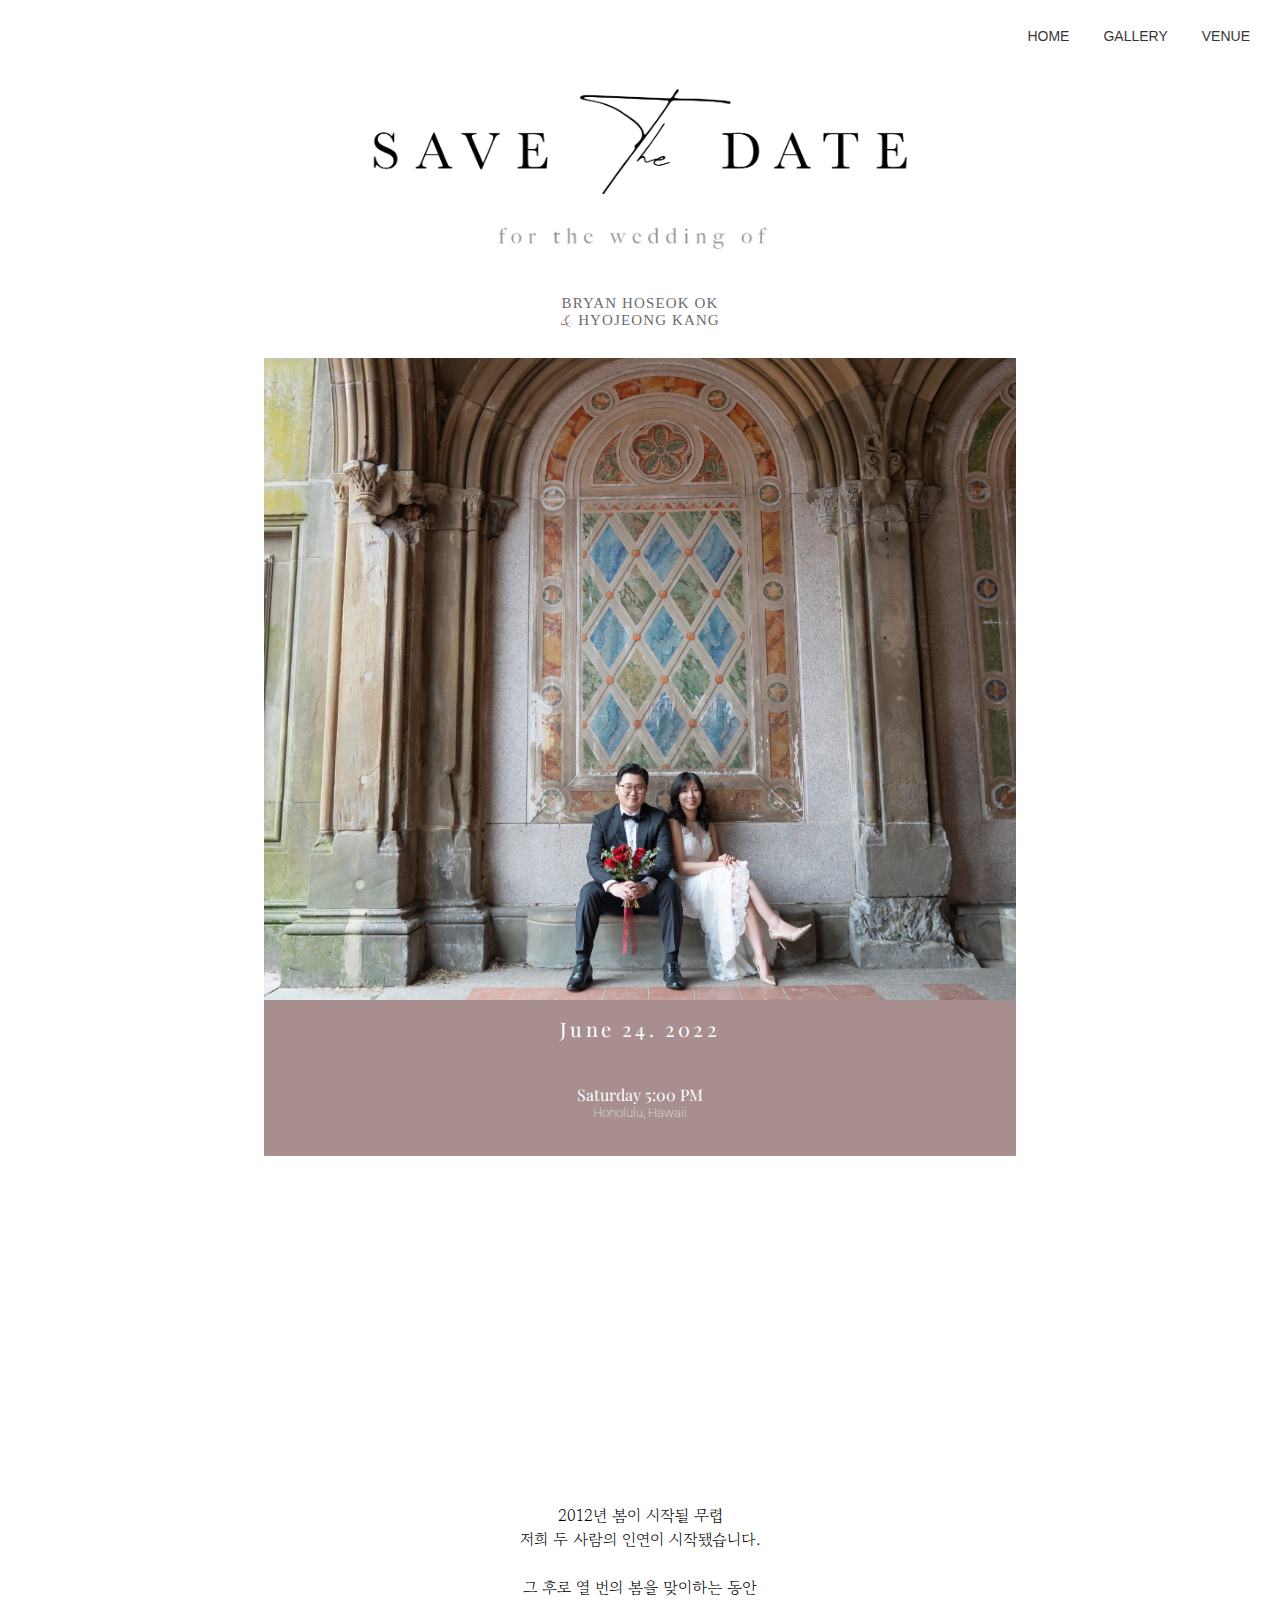
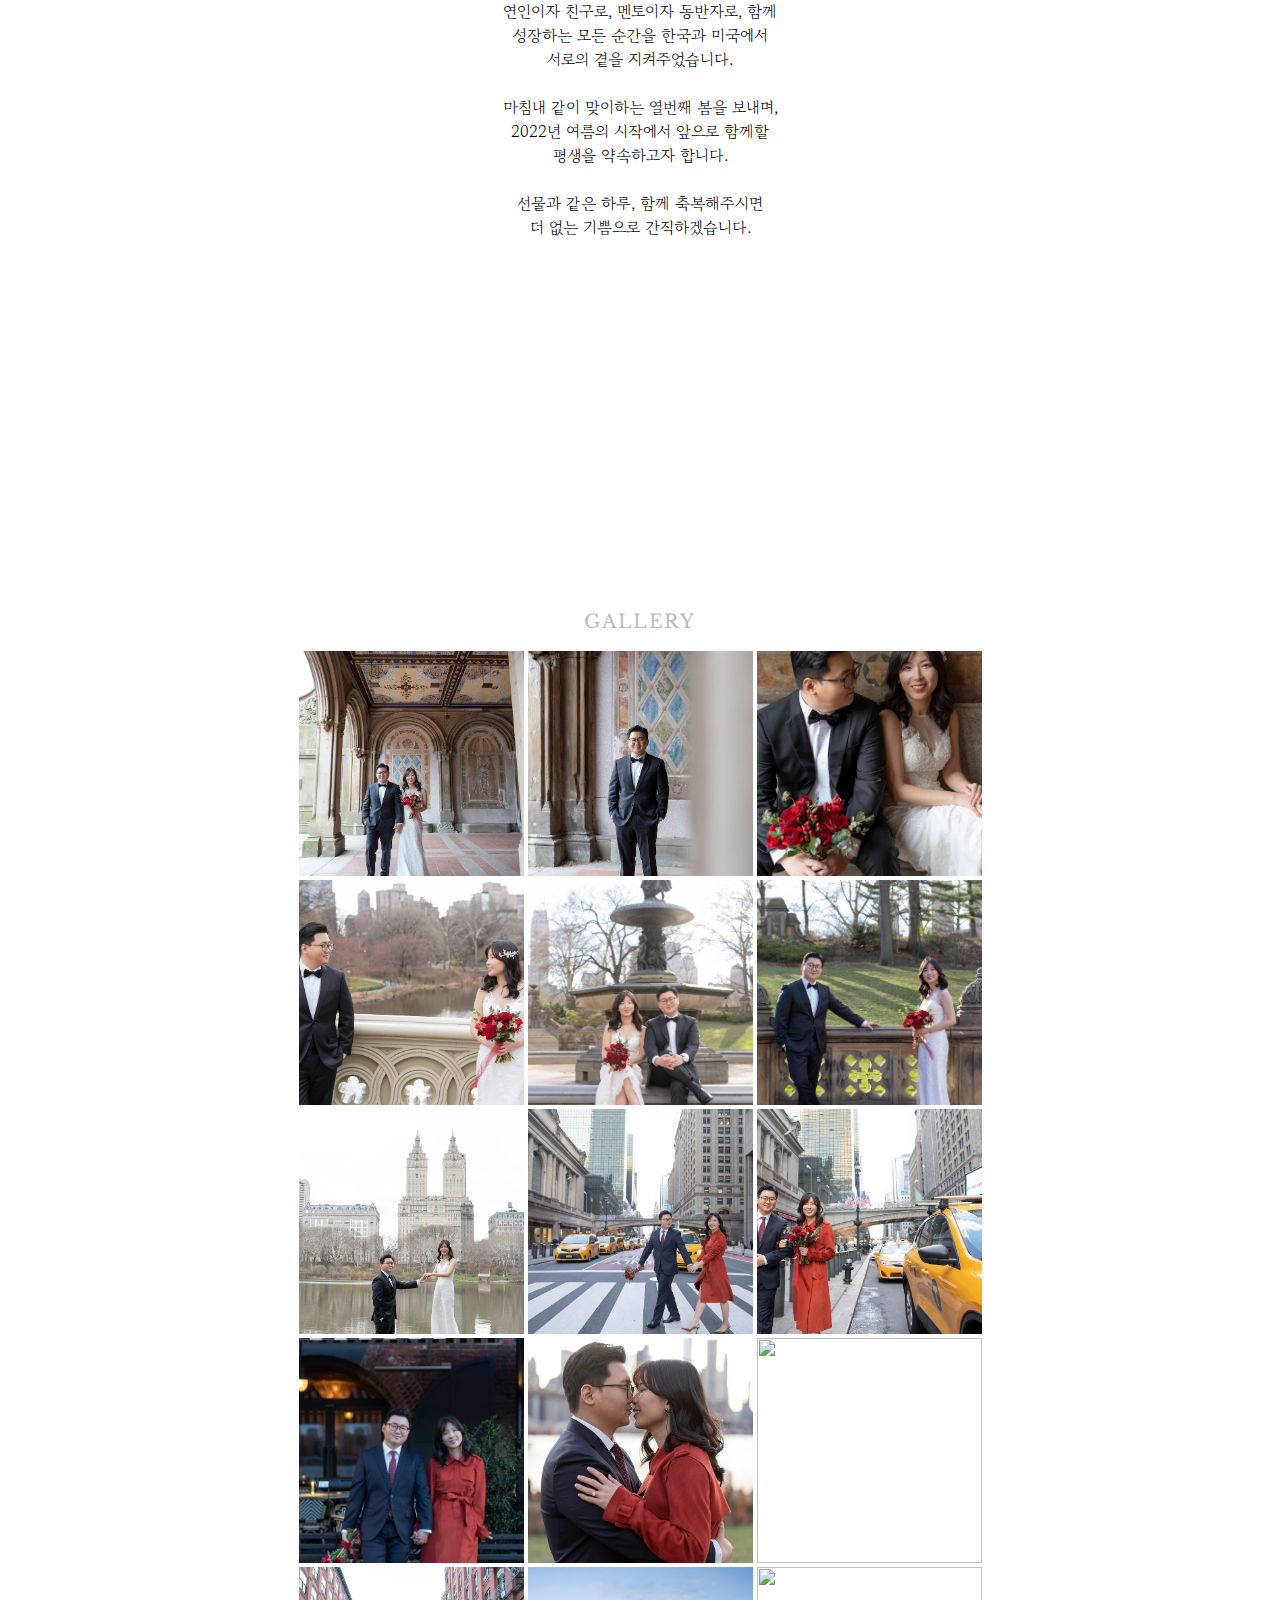
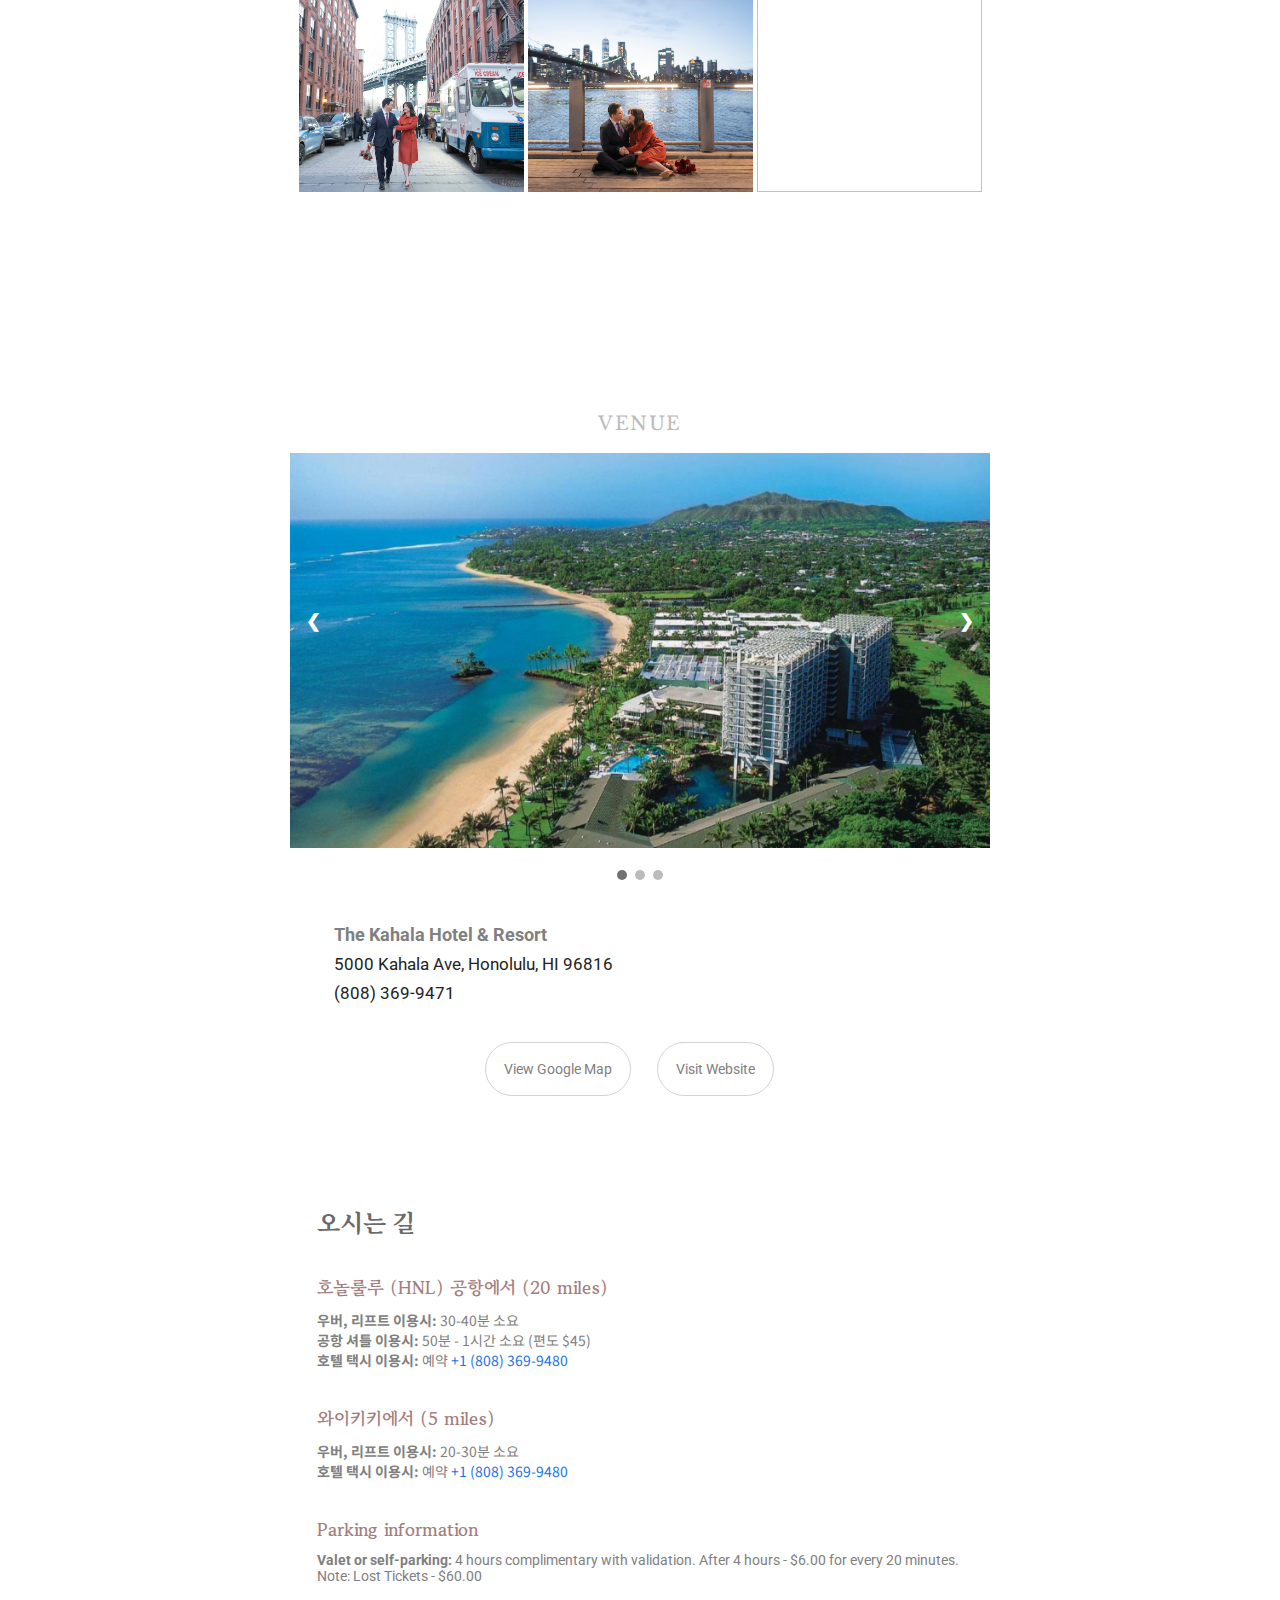
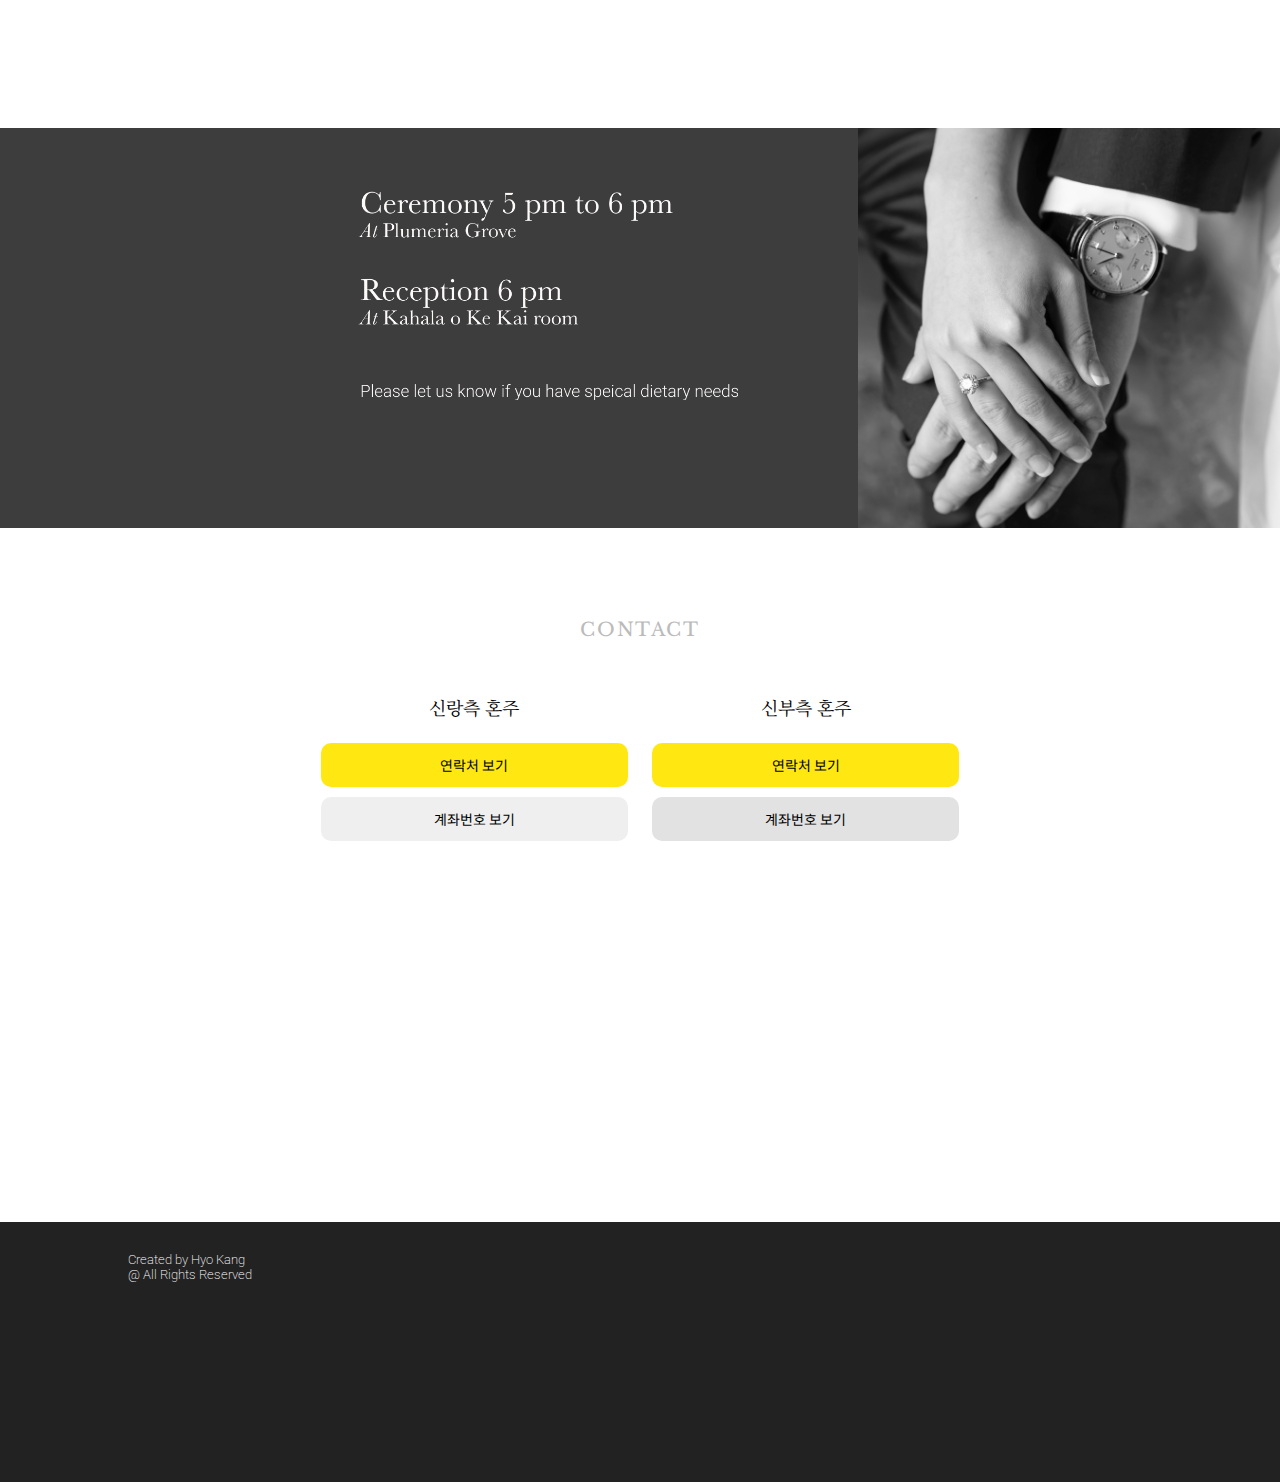
==== commit 2c6550b3: "image change but fix" ====
--- a/index.html
+++ b/index.html
@@ -50,7 +50,7 @@
         <h1> SAVE<font face="Juliette"> The </font> DATE</h1>-->
         <img src="image/SaveTheDate.png" class="titleText">
         
-        <h4>HOSEOK BRYAN OK</h4>
+        <h4>BRYAN HOSEOK OK</h4>
         <h4><font face="Whisper" color="945D5D">&amp;</font> HYOJEONG KANG</h4>
        <!-- <h5>June 24, 2022</h5> -->
         
@@ -61,9 +61,9 @@
         <img src="image/mainImg.jpeg" class="mobileImg">   
     </div>
     <section class="date">
-        <font style="font-size: clamp(16px, 2.5vw, 20px); letter-spacing: .2rem;">June 24. 2022 </font><br><br>
+        <h2 style="font-size: clamp(16px, 2.5vw, 20px); letter-spacing: .2rem; font-weight: 100;">June 24. 2022 </h2><br><br>
         Saturday 5:00 PM<br>
-        <font face="Roboto"> Honolulu, Hawaii </font><br>
+        <p style="font-family: Roboto; font-size: 13px;">Honolulu, Hawaii </p><br>
     </section>  
     
     <!----tex 인사말----->
@@ -93,8 +93,10 @@
           
           <div class="parent">
             <section class="reveal">
-              <font size="3px" color="grey">옥  환 · 윤은경의 장남 </font><font style="font-size:17px; color:#945D5D; font-weight: 700;">옥호석 </font><br>
-              <font size="3px" color="grey">강신경 · 문정혜의 장녀 </font><font style="font-size:17px;  color:#945D5D; font-weight: 700" > 강효정</font>
+              <span style="font-size: 17pxpx;  color: grey; letter-spacing: 0.1em;"> 옥  환 · 윤은경의 장남 </span>
+              <span style="font-size:17px; color:#945D5D; font-weight: 700;">옥호석 </span><br>
+              <span style="font-size: 17pxpx;  color: grey;">강신경 · 문정혜의 장녀 </span>
+              <span style="font-size:17px;  color:#945D5D; font-weight: 700;"> 강효정</span>
               </section> 
           </div>
         
@@ -195,8 +197,7 @@
         <!---
         <iframe src="https://www.google.com/maps/embed?pb=!1m14!1m8!1m3!1d14871.95802143485!2d-157.7738378!3d21.271883!3m2!1i1024!2i768!4f13.1!3m3!1m2!1s0x0%3A0xa50bef298438eee!2sThe%20Kahala%20Hotel%20%26%20Resort!5e0!3m2!1sen!2sus!4v1650169328604!5m2!1sen!2sus" style="border:0;" allowfullscreen="" loading="lazy" referrerpolicy="no-referrer-when-downgrade"></iframe>--->
      
-  <div class ="directionText">
-    <section class="reveal">    
+  <div class ="directionText">  
         <h2 style="font-family: Noto Serif KR; color:dimgrey;">오시는 길</h2>    
         <h4> 호놀룰루 (HNL) 공항에서 (20 miles) </h4>
             <li><b>우버, 리프트 이용시:</b> 30-40분 소요</li>
@@ -207,7 +208,6 @@
             <li><b>호텔 택시 이용시:</b> 예약 <span class="iconify" data-icon="fluent:call-48-filled"> </span><font color="#1A73E8">+1 (808) 369-9480 </font></li> 
         <h4> Parking information </h4>
             <li style="font-family: Roboto;"><b>Valet or self-parking:</b> 4 hours complimentary with validation. After 4 hours - $6.00 for every 20 minutes. Note: Lost Tickets - $60.00 </li>
-         </section>
         </div>    
     </section>
  </center>
@@ -220,84 +220,63 @@
         <img src="image/ring.jpg">
     </div>
         <div class="leftText">
-        <img src="image/locationTimeText_white.png"><br>
+        <img src="image/timeText.png"><br>
     </div>
 </div>     
 
-<!---contact and pop up--->    
+<!---contact--->    
 <div class =".container">    
 <center>
  <section class="contact">
-     <!---Pop up message--->
-     <div id="grayout"></div>
-     <div ID="newPopUp"> 
-         <div class="title"> <span class="iconify" data-icon="icon-park-outline:bank-card-one"></span> <span style="padding-top: 10px; padding-left:10px;padding-bottom: 20px;">신부측 계좌 번호<br></span>
-         </div>
-         <div class="bank">
-             <span class="name" width="100px;"> <b>  부 </b> <br> 강신경</span>
-             <span class="account">신한은행<br> 12345678910</span>
+    <h3>CONTACT</h3><br>
+     
+    <div class="contactInfo">   
+        <span style="font-family: Noto Serif KR; font-size:18px;"> 신랑측 혼주 </span> <br><br>   
+        <button type="button" style="background-color:#ffe812;">
+            <span class="iconify" data-icon="bxs:phone"></span> 연락처 보기</button>
+        <button type="button">
+            <span class="iconify" data-icon="mdi:face-man"></span> 계좌번호 보기</button>
         </div>
-         <div class="bank">
-             <span class="name"><b>모  </b> <br>문정혜</span>
-             <span class="account">농협은행 <br> 12345678910</span>
-         </div>
-         <div class="bank">
-           <span class="name"><b>신부 </b> <br>강효정</span>
-             <span class="account">농협은행 <br> 12345678910</span>
-         </div>
+    
+    <div class="contactInfo">
+        <span style="font-family: Noto Serif KR; font-size:18px;"> 신부측 혼주 </span> <br><br>     
+        <button type="button" style="background-color:#ffe812;"><span class="iconify" data-icon="bxs:phone"></span> 연락처 보기</button>
+        
+        <button type="button" onclick="PopUp('newPopUp');" style="background-color: #E2E2E2;"><span class="iconify" data-icon="mdi:face-woman"></span> 계좌번호 보기</button>
+        </div> 
+</section>
+
+
+<!---Pop up message--->
+<div id="grayout"></div>
+    
+<div ID="newPopUp"> 
+    <div class="title"> 
+        <span class="iconify" data-icon="icon-park-outline:bank-card-one"></span> <span style="padding-top: 10px; padding-left:10px;padding-bottom: 20px;">신부측 계좌 번호<br></span>
+    </div>
+    <div class="bank">
+         <span class="name" width="100px;"> <b> 부 </b> <br> 강신경</span>
+         <span class="account">신한은행<br> 12345678910</span>
+    </div>
+    <div class="bank">
+        <span class="name"><b>모  </b> <br>문정혜</span>
+        <span class="account">농협은행 <br> 12345678910</span>
+    </div>
+    <div class="bank">
+        <span class="name"><b>신부 </b> <br>강효정</span>
+         <span class="account">농협은행 <br> 12345678910</span>
+     </div>
          
-         <div class="closeButton" 
-              onclick="Close();">닫기</div>
-         
-         <!---
-         <h3 color="grey" style="font-size: 18px;">혼주 계좌 번호</h3>
-         <hr width="95%" size="1" color="lightgrey" style="margin-bottom: 10px;">
-         <span style="width: 70%; ">신한 (예금주: 강신경)<br>
-         <font ID="copyText" value="1234567">1230452394958</font></span>
-         <span style="width: 28%; text-align: center;">
-            <button onclick="copyToClipboard();">복사하기</button></span>
-         
-        <br><br><br>
-        <h3 color="grey" style="font-size: 18px;">신부 계좌 번호</h3>
-         <hr width="95%" size="1" color="lightgrey" style="margin-bottom: 10px;">
-         <span style="width: 70%;">농협 (예금주: 강효정)<br>
-         1230452394958</span>
-         
-         <span style="width: 28%; text-align: center;">
-            <button onclick="copyToClipboard();">복사하기</button></span>
-         
-         <br><br><br><br>
-         <div class="closeButton" 
-              onclick="Close();">닫기</div>-->
-     </div>
-     
-    
-    <h3>CONTACT</h3><br>
-    <div class="contactInfo">
-        <span style="font-family: Noto Serif KR; font-size:18px;"> 신랑측 혼주 </span> <br>
-        <div class="menu"><span class="iconify" data-icon="bxs:phone"></span> 연락처 보기</div>
-        
-        <button type="button"><span class="iconify" data-icon="mdi:face-man"></span> 계좌번호 보기</button>
-        </div>
-    
-    <div class="contactInfo">
-        <span style="font-family: Noto Serif KR; font-size:18px;"> 신부측 혼주 </span> <br>
-        
-        <div class="menu" onclick=";"><span class="iconify" data-icon="bxs:phone"></span> 연락처 보기</div>
-        
-        <button type="button" onclick="PopUp();"><span class="iconify" data-icon="mdi:face-woman"></span> 계좌번호 보기</button>
-        </div> 
-
-     
-</section>
-
-     
+    <div class="closeButton" onclick="Close('newPopUp');">닫기
+    </div>
+</div>    
+    
     <!---
      <a href="#" onclick="window.open('popup.html','popup','toolbar=no,location=no,status=no,menubar=no,scrollbars=no,resizable=yes,width=300,height=300')">팝업test</a>
      <button onclick="myFunction()">Try it</button>-->
 
         
-     <br><br> <br><br><br>   
+     <br><br> <br>  
 </center>
 </div>
 <!---end of the container--->
--- a/css/styles.css
+++ b/css/styles.css
@@ -131,7 +131,6 @@
     font-family: Playfair Display;
     font-weight: 100;
     color: white;
-    font-size: 18px;
     margin-left: auto;
     margin-right: auto;
 }
@@ -289,9 +288,8 @@
 .location .directionText{
     text-align: left; 
     margin-top: 14vh;
+    margin-bottom: 16vh;
     width: 60%;
-    height: 60vh;
-    min-height: 500px;
 }
 
 .location .directionText h4{
@@ -384,28 +382,16 @@
     margin-top: 25px;
 }
 
-.contact .contactInfo .menu{
-    padding-top:10px;
-    padding-bottom: 10px;
-    margin-top: 10px;
-    margin-bottom: 10px;
-    width: 100%;
-    background-color: #ffe812; /*카카오색*/
-    border-radius: 10px;
-    font-family: Noto Sans KR;
-    color: black;
-    font-size: 14px;
-}
-
-
 .contact button{
     padding: 12px;
     width: 100%;
     border-radius: 10px;
     border:0px;
-    background-color: E2E2E2;
     color: black;
     font-size: 14px;
+    font-family: Noto Sans KR;
+    margin-top: 5px;
+    margin-bottom: 5px;
 }
 
 .contact button:hover{
@@ -438,15 +424,17 @@
 
 /****계좌번호 팝업 메세지****/
 #newPopUp{
-    position: absolute;
+    position: fixed;
     display: none;
     width: 80%;
-    max-width: 500px;
+    max-width: 400px;
     text-align: left;
     background-color: white;
-    padding:8%;
-    top:0px;
-    left:12%;
+    padding:25px;
+    top:50%;
+    left:50%;
+    margin-left: -15%;
+    margin-top: -20%;
     z-index: 3;
     font-family: Noto Sans KR;
     border: solid lightgrey 1px;;
@@ -664,6 +652,7 @@
     
     .location .directionText{
         width: 100%;
+        margin-bottom: 12vh;   
     }
     
     
@@ -678,7 +667,7 @@
     
     
     
-/********팬다 요청 예물샷************/
+/********팬다 예물샷************/
     .timeAndMore{
         width: 100%;
         height: 22vh;
@@ -719,9 +708,10 @@
 
     /****pop up****/
     #newPopUp{
-        padding: 5%;
-        left:5%;
         width: 90%;
+        padding:20px;
+        top:20%;
+        left:20%;
     }
     
 
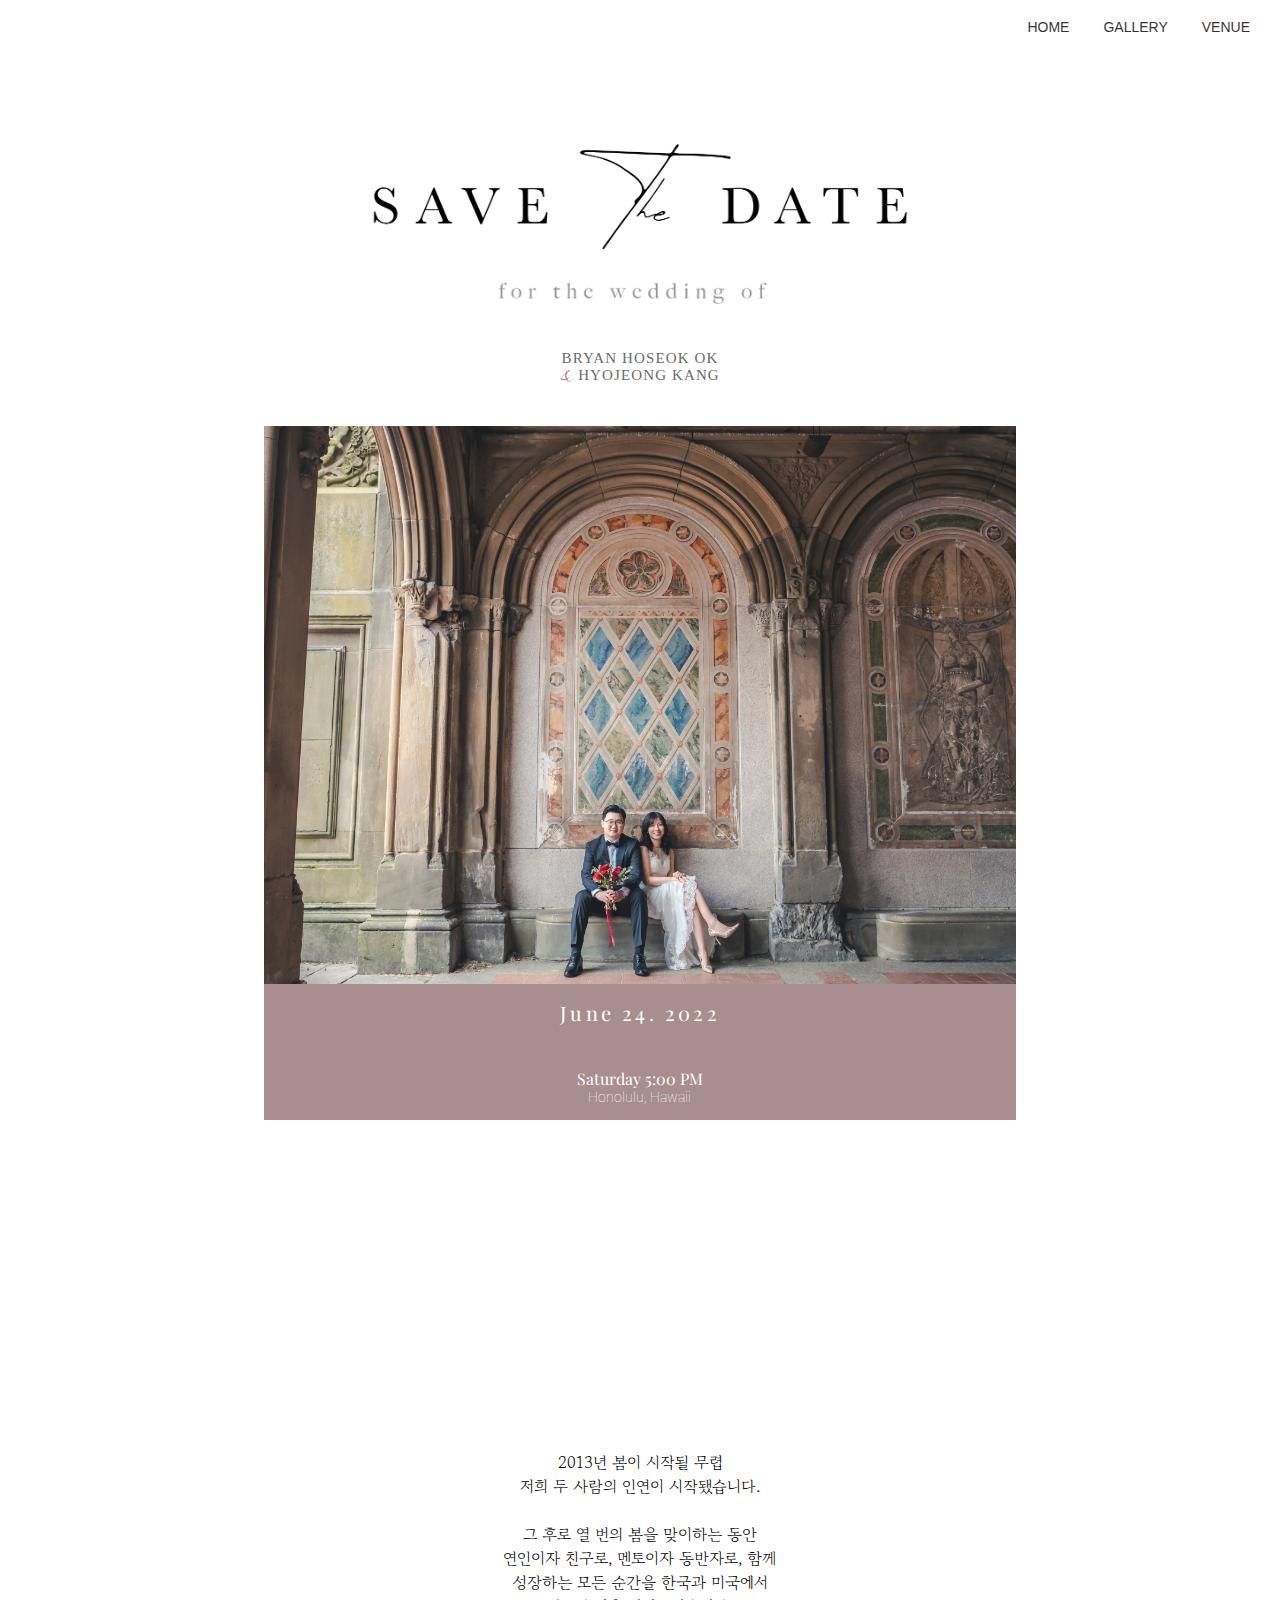
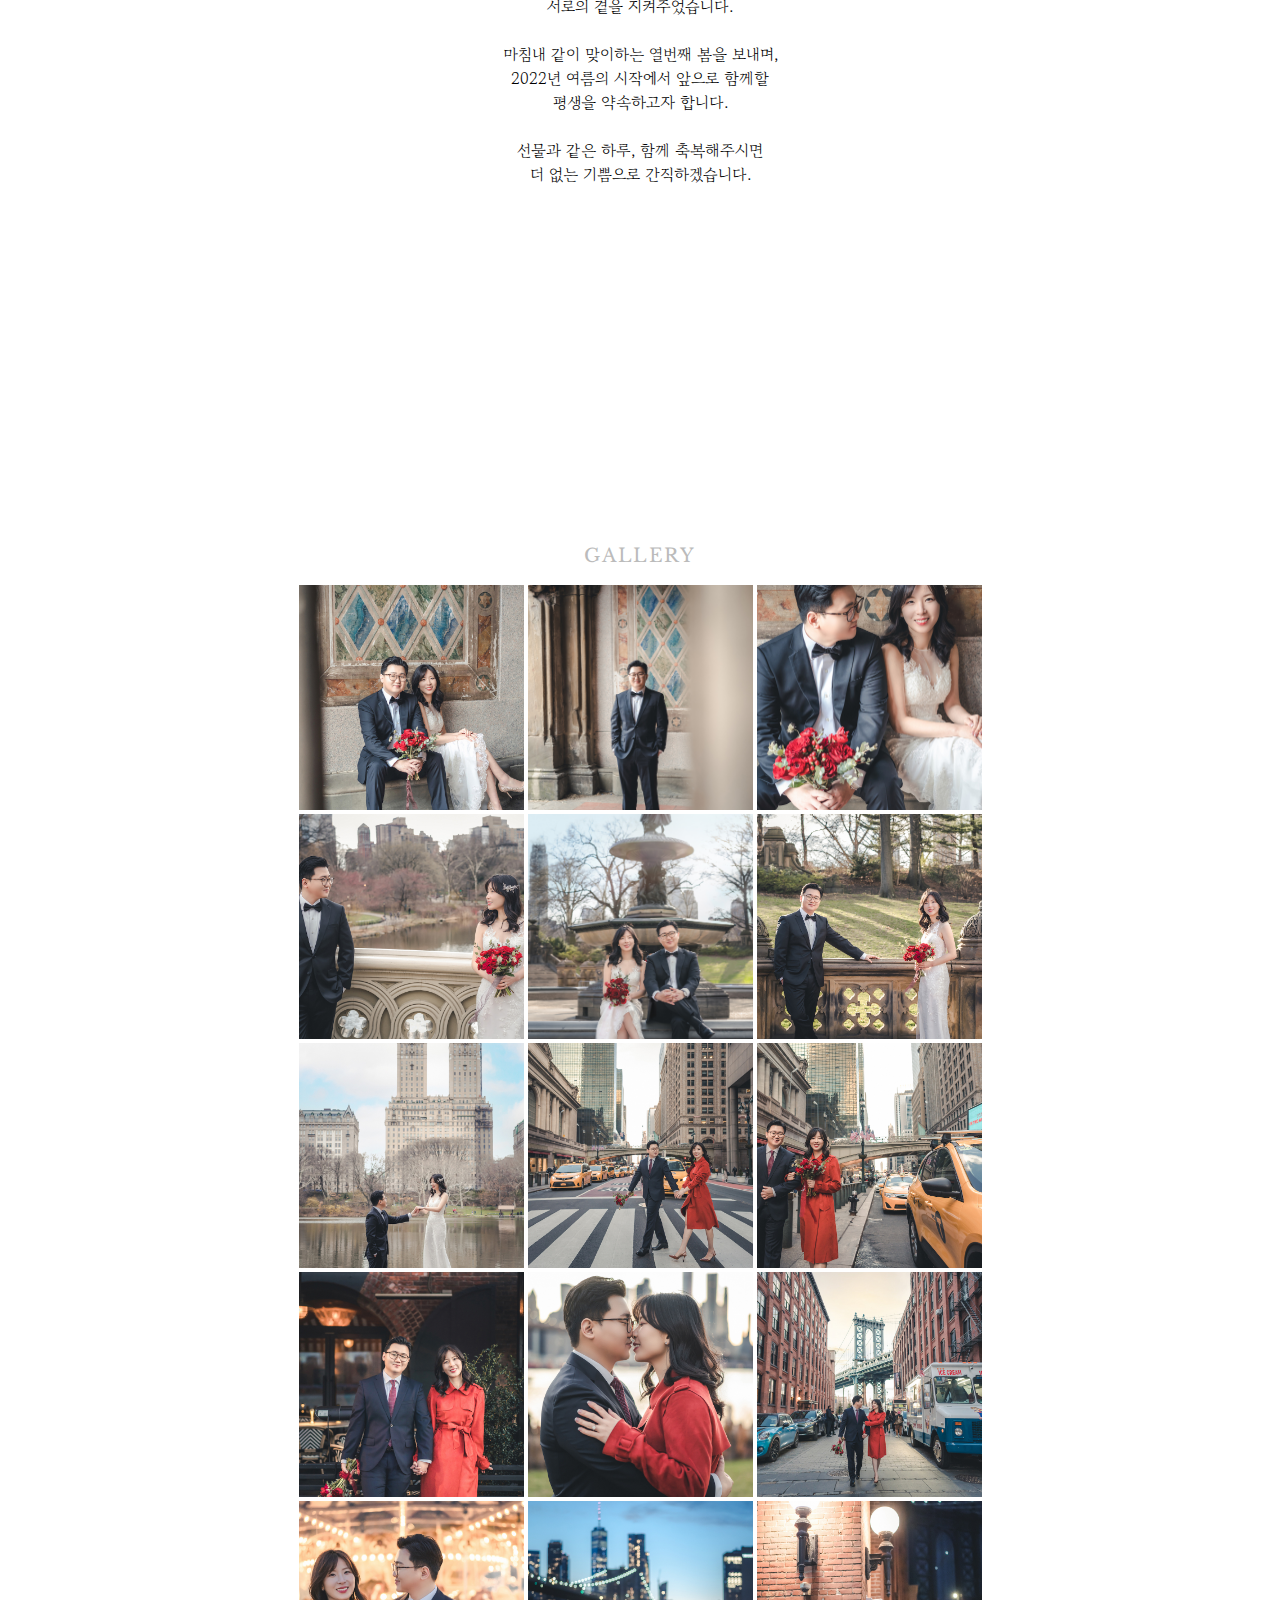
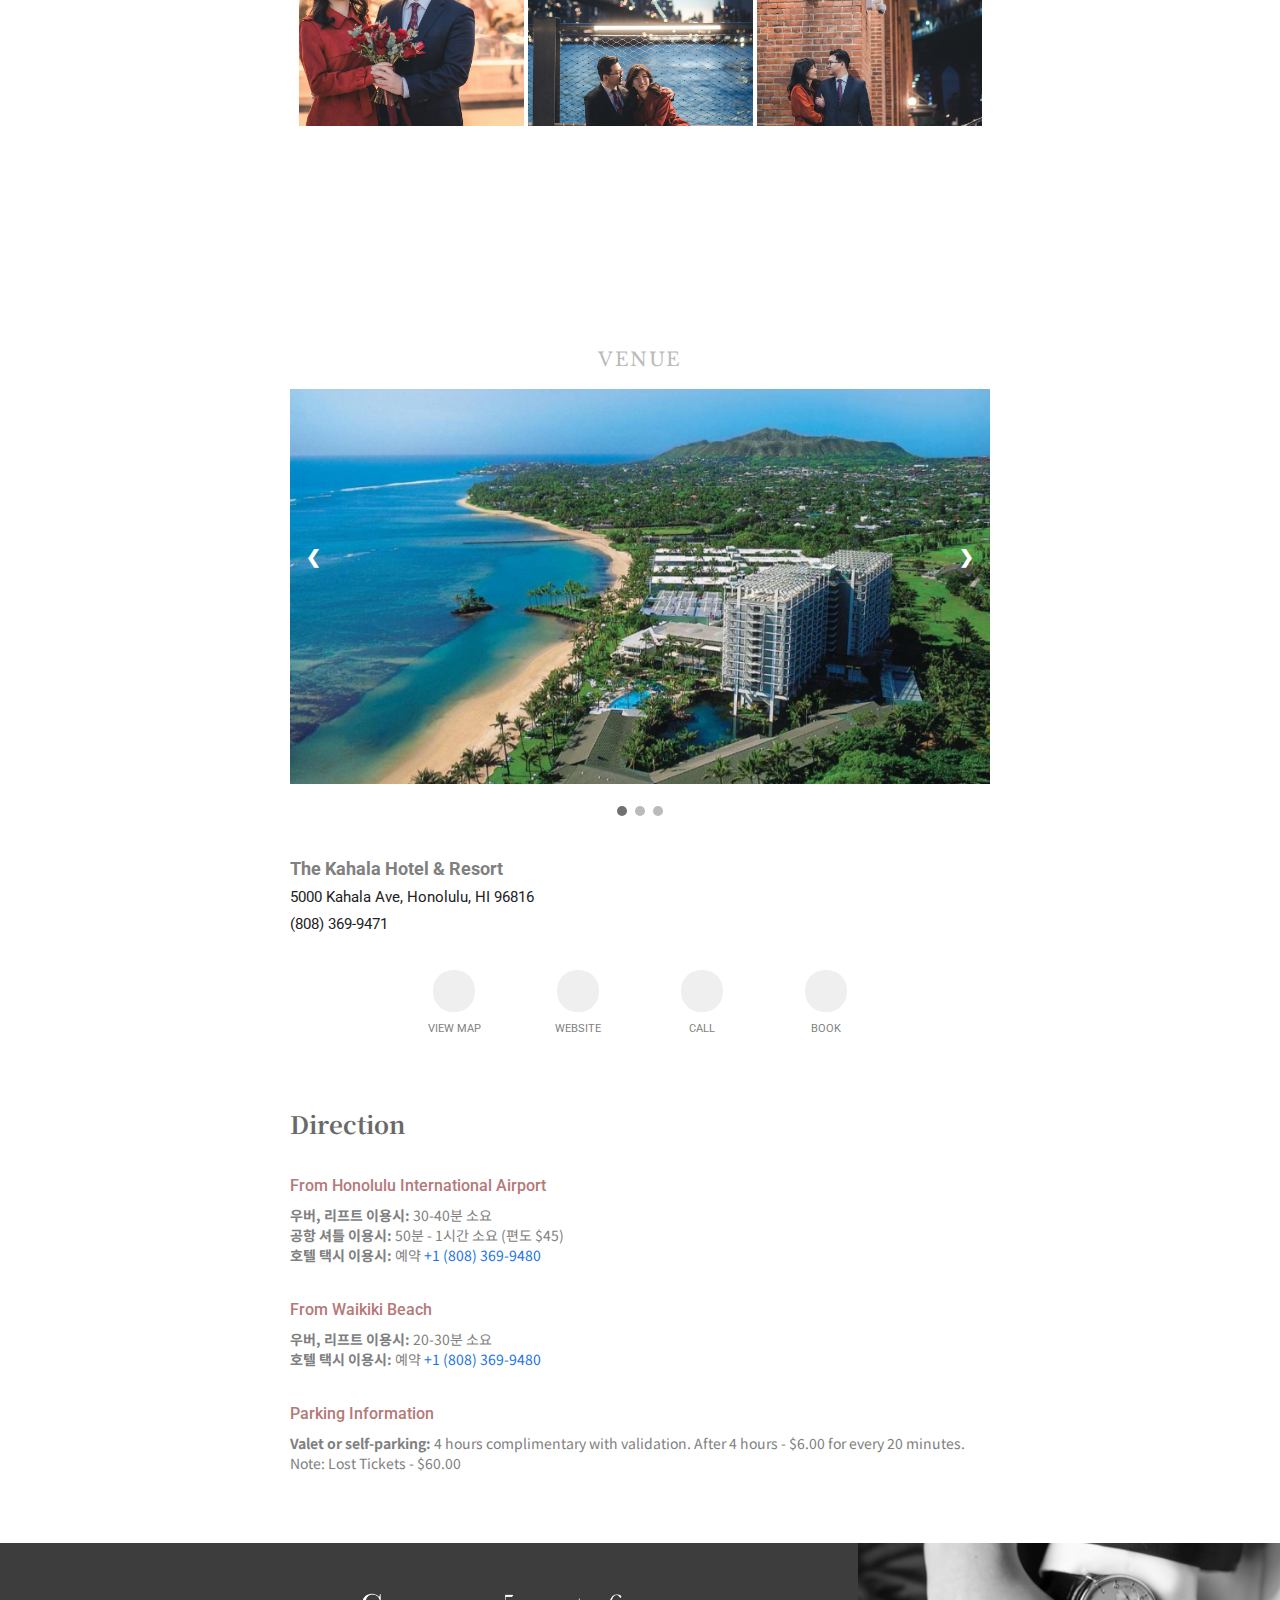
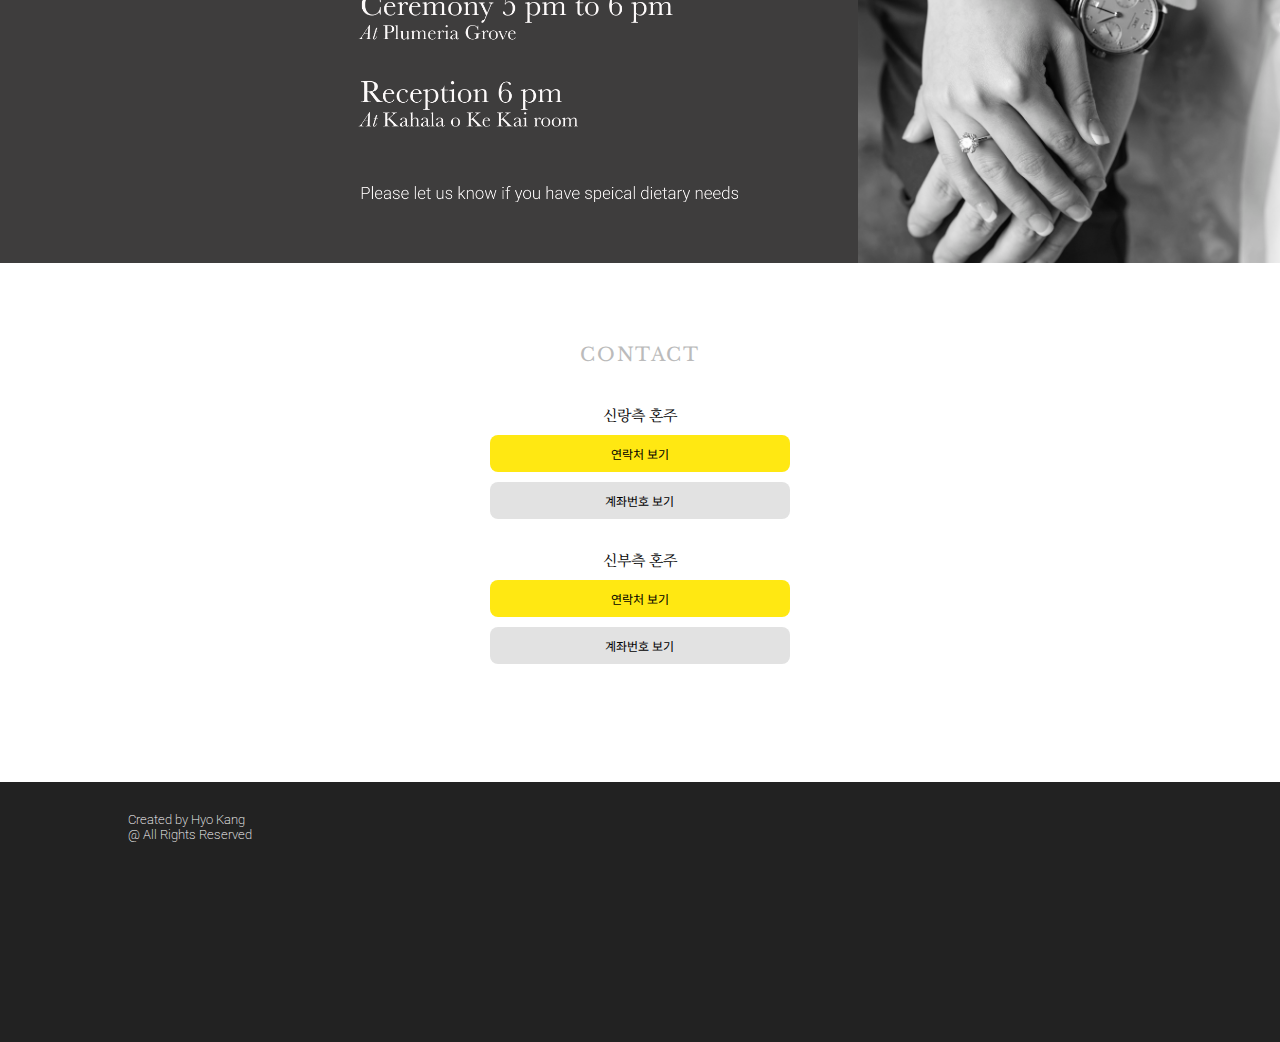
==== commit 4bb271ec: "update" ====
--- a/index.html
+++ b/index.html
@@ -1,9 +1,16 @@
 <!DOCTYPE html>
 <html>
 <head>    
-<title>Bryan &amp; Hyo 청첩장</title>
 <meta name="viewport" content="width=device-width, initial-scale=1.0">
-<meta name="og:image" content="http://holaxprogramming.com/logo.png">
+
+<!-- meta -->
+  <meta property="og:url" content="hkang74.github.io/invitation/">
+  <meta property="og:title" content="옥호석⋅강효정 결혼합니다">
+  <meta property="og:type" content="website">
+ <!---이미지--->
+  <meta property="og:image" content="https://live.staticflickr.com/65535/52037659530_529261b63a_c.jpg">
+  <meta property="og:description" content="June 24, Hawaii">
+    
     
 <!---Google fonts----->
     <link rel="preconnect" href="https://fonts.googleapis.com">
@@ -15,8 +22,6 @@
      <link rel="stylesheet" href="css/jquery.fancybox.min.css">
 <!----fancybox style sheet----->
      <link rel="stylesheet" href="css/slideShow.css">
-<!----font awesome icons----->
-     <link rel="stylesheet" href="font-awesome/css/font-awesome.min.css">
 <!----iconify----->
     <script src="https://code.iconify.design/2/2.2.1/iconify.min.js"></script>
 </head>
@@ -45,30 +50,27 @@
     
 <div class="container">
     <!----First Page---->
-    <div class="row">
+    <div class="row-1">
         <!--
         <h1> SAVE<font face="Juliette"> The </font> DATE</h1>-->
-        <img src="image/SaveTheDate.png" class="titleText">
-        
+        <img src="gallery/SaveTheDate.png" class="titleText">
         <h4>BRYAN HOSEOK OK</h4>
         <h4><font face="Whisper" color="945D5D">&amp;</font> HYOJEONG KANG</h4>
        <!-- <h5>June 24, 2022</h5> -->
         
     </div>
     <!----main image ---->
-    <div class="row-1">  
-        <img src="image/mainDestktop.jpg" class="desktopImg">
-        <img src="image/mainImg.jpeg" class="mobileImg">   
-    </div>
-    <section class="date">
-        <h2 style="font-size: clamp(16px, 2.5vw, 20px); letter-spacing: .2rem; font-weight: 100;">June 24. 2022 </h2><br><br>
+        <img src="gallery/mainDesktop.jpg" class="desktopImg">
+        <img src="gallery/mainImage.jpg" class="mobileImg">   
+    <div class="date">
+        <h1 style="font-size: clamp(16px, 2.5vw, 20px); letter-spacing: .2rem; font-weight: 100;">June 24. 2022 </h1><br><br>
         Saturday 5:00 PM<br>
-        <p style="font-family: Roboto; font-size: 13px;">Honolulu, Hawaii </p><br>
-    </section>  
+        <p style="font-family: Roboto; font-size: 14px;"> Honolulu, Hawaii </p>
+    </div>  
     
     <!----tex 인사말----->
     <div class="row-2">
-        <section class="reveal">
+      <section class="reveal">
             <span class="iconify" data-icon="bxs:quote-alt-left" style="color: grey"></span>
             <span class="text">서로의 분위기 속에서 같이 있읍시다. <br> 난 항상 당신과, 당신은 항상 나와.</span> 
             <span class="iconify" data-icon="bxs:quote-alt-right" style="color: grey"></span>       
@@ -76,7 +78,7 @@
     </div>
     <center>
     <div class="row-3">
-            <p>2012년 봄이 시작될 무렵 <br>
+            <p>2013년 봄이 시작될 무렵 <br>
             저희 두 사람의 인연이 시작됐습니다. <br><br>
                 
             그 후로 열 번의 봄을 맞이하는 동안 <br>
@@ -90,8 +92,8 @@
                 
             선물과 같은 하루, 함께 축복해주시면 <br> 
             더 없는 기쁨으로 간직하겠습니다. </p>
-          
-          <div class="parent">
+        
+      <div class="parent">
             <section class="reveal">
               <span style="font-size: 17pxpx;  color: grey; letter-spacing: 0.1em;"> 옥  환 · 윤은경의 장남 </span>
               <span style="font-size:17px; color:#945D5D; font-weight: 700;">옥호석 </span><br>
@@ -100,15 +102,8 @@
               </section> 
           </div>
         
-           <div class="friends">
-             <div class="fade" id="fade">
-              
-              <span><font style="color:#CAB7B7;">Groom </font><font style="font-size:17px; font-weight: 200; font-family: Gowun Batang; color: grey;">옥호석 </font></span>
-                 
-              <span><font style="color:#CAB7B7;" >Bride     </font><font style="font-size:17px; font-weight: 200; font-family: Gowun Batang; color: grey;" > 강효정</font></span>
-              </div> 
-          </div>
      </div>
+    
     </center>
     
     <center>
@@ -116,39 +111,42 @@
     <h3> GALLERY </h3><br>
         <div class="galleryView">
         <!---first row--->    
-        <a data-fancybox="gallery" href="image/image2.JPG"><img src="image/image2.JPG" id="smallImg"></a>
-            
-        <a data-fancybox="gallery" href="image/image4.JPG"><img src="image/image4.JPG" id="smallImg"></a>
+        <a data-fancybox="gallery" href="gallery/image1.jpg"><img src="gallery/image1.jpg" id="smallImg"></a>
+            
+        <a data-fancybox="gallery" href="gallery/image4.jpg"><img src="gallery/image4.jpg" id="smallImg"></a>
           
             
-        <a data-fancybox="gallery" href="image/image1.JPG"><img src="image/image1.JPG" id="smallImg"></a>
+        <a data-fancybox="gallery" href="gallery/image2.jpg"><img src="gallery/image2.jpg" id="smallImg"></a>
             
       
          <!---second row--->      
-        <a data-fancybox="gallery" href="image/image22.JPG"><img src="image/image22.JPG" id="smallImg"></a>
-        
-        <a data-fancybox="gallery" href="image/image6.jpg"><img src="image/image6.jpg" id="smallImg"></a> 
+        <a data-fancybox="gallery" href="gallery/image22.jpg"><img src="gallery/image22.jpg" id="smallImg"></a>
+        
+        <a data-fancybox="gallery" href="gallery/image6.jpg"><img src="gallery/image6.jpg" id="smallImg"></a> 
        
             
-        <a data-fancybox="gallery" href="image/image17.JPG"><img src="image/image17.JPG" id="smallImg"></a>
-         <!---third row--->  
-         <a data-fancybox="gallery" href="image/image18.JPG"><img src="image/image18.JPG" id="smallImg"></a>
+        <a data-fancybox="gallery" href="gallery/image17.jpg"><img src="gallery/image17.jpg" id="smallImg"></a>
+       
+        <!---third row--->  
+         <a data-fancybox="gallery" href="gallery/image5.jpg"><img src="gallery/image5.jpg" id="smallImg"></a>
              
-         <a data-fancybox="gallery" href="image/image19.JPG"><img src="image/image19.JPG" id="smallImg"></a> 
-            
-        <a data-fancybox="gallery" href="image/image20.JPG"><img src="image/image20.JPG" id="smallImg"></a> 
-        <!---fourth row--->   
-        <a data-fancybox="gallery" href="image/image10.JPG"><img src="image/image10.JPG" id="smallImg"></a> 
-        
-        <a data-fancybox="gallery" href="image/image26.jpg"><img src="image/image26.jpg" id="smallImg"></a>
-            
-        <a data-fancybox="gallery" href="image/image11.JPG"><img src="image/image11.JPG" id="smallImg"></a> 
-         <!---fifth row--->    
-        <a data-fancybox="gallery" href="image/image21.JPG"><img src="image/image21.JPG" id="smallImg"></a>
-            
-        <a data-fancybox="gallery" href="image/image24.JPG"><img src="image/image24.JPG" id="smallImg"></a> 
-            
-        <a data-fancybox="gallery" href="image/image25.JPG"><img src="image/image25.JPG" id="smallImg"></a> 
+         <a data-fancybox="gallery" href="gallery/image19.jpg"><img src="gallery/image19.jpg" id="smallImg"></a> 
+            
+        <a data-fancybox="gallery" href="gallery/image20.jpg"><img src="gallery/image20.jpg" id="smallImg"></a> 
+        
+            <!---fourth row--->   
+        <a data-fancybox="gallery" href="gallery/image10.jpg"><img src="gallery/image10.jpg" id="smallImg"></a> 
+        
+        <a data-fancybox="gallery" href="gallery/image26.jpg"><img src="gallery/image26.jpg" id="smallImg"></a>
+       
+        <a data-fancybox="gallery" href="gallery/image21.jpg"><img src="gallery/image21.jpg" id="smallImg"></a>
+        
+            <!---fifth row--->    
+        <a data-fancybox="gallery" href="gallery/image11.jpg"><img src="gallery/image11.jpg" id="smallImg"></a> 
+            
+        <a data-fancybox="gallery" href="gallery/image12.jpg"><img src="gallery/image12.jpg" id="smallImg"></a> 
+            
+        <a data-fancybox="gallery" href="gallery/image25.jpg"><img src="gallery/image25.jpg" id="smallImg"></a> 
         </div>
     </section> 
 
@@ -158,17 +156,17 @@
      
      <div class="slideshow-container">
          <div class="mySlides fade">     
-             <img src="image/kahala_beach.jpg" style="width:100%">
+             <img src="gallery/kahala_beach.jpg" style="width:100%">
              <div class="text"></div>
          </div>
 
          <div class="mySlides fade"> 
-            <img src="image/kahala_ceremony.jpg" style="width:100%">
+            <img src="gallery/kahala_ceremony.jpg" style="width:100%">
             <div class="text">ceremony</div>
          </div>
 
          <div class="mySlides fade">
-             <img src="image/kahala_reception.jpg" style="width:100%">
+             <img src="gallery/kahala_reception.jpg" style="width:100%">
              <div class="text">reception</div>
          </div>
 
@@ -188,26 +186,49 @@
             <li><span class="iconify" data-icon="majesticons:map-marker"> </span> 5000 Kahala Ave, Honolulu, HI 96816</li>
             <li><span class="iconify" data-icon="fluent:call-48-filled"></span>  (808) 369-9471 </li>  
     </div>
-        <div class="direction">
-        <br><br><br>
-        <a href="https://g.page/TheKahala?share" target="_blank"><span class="iconify" data-icon="logos:google-maps" style="font-size: 18px;"></span> View Google Map</a>
-            
-        <a href="https://www.kahalaresort.com/" target="_blank"><span class="iconify" data-icon="eva:external-link-fill" style="font-size: 18px;"></span> Visit Website </a>
+    <!---menu buttons---->
+    <!--<hr color="#F0F0F0">-->
+    <div class="menus">
+        <div class="button_m">
+           <button type="button"   onclick=" window.open('https://g.page/TheKahala?share','_blank')"> 
+            <span class="iconify" data-icon="logos:google-maps" data-width="22" data-height="22" ></span>
+            </button><br>
+            VIEW MAP
         </div>
-        <!---
-        <iframe src="https://www.google.com/maps/embed?pb=!1m14!1m8!1m3!1d14871.95802143485!2d-157.7738378!3d21.271883!3m2!1i1024!2i768!4f13.1!3m3!1m2!1s0x0%3A0xa50bef298438eee!2sThe%20Kahala%20Hotel%20%26%20Resort!5e0!3m2!1sen!2sus!4v1650169328604!5m2!1sen!2sus" style="border:0;" allowfullscreen="" loading="lazy" referrerpolicy="no-referrer-when-downgrade"></iframe>--->
-     
-  <div class ="directionText">  
-        <h2 style="font-family: Noto Serif KR; color:dimgrey;">오시는 길</h2>    
-        <h4> 호놀룰루 (HNL) 공항에서 (20 miles) </h4>
+        <div class="button_m">
+            <button type="button" onclick=" window.open('https://www.kahalaresort.com','_blank')"> 
+            <span class="iconify" data-icon="fa-solid:globe-americas" data-width="20" data-height="20" style="color: #787878;"></span> 
+            </button><br>
+            WEBSITE
+        </div> 
+        <div class="button_m">
+            <button type="button" onclick=" window.open('tel:808-369-9471','_blank')">
+            <span class="iconify" data-icon="fluent:call-28-filled" data-width="21" data-height="21" style="color: #787878;"></span>
+            </button><br>
+            CALL
+        </div>
+        <div class="button_m">
+            <button type="button" onclick=" window.open('https://www.google.com/travel/hotels/s/nzHwH8qTopXZvfAe7','_blank')">
+            <span class="iconify" data-icon="fa-solid:hotel" style="color: #787878;" data-width="20" data-height="20"></span>
+            </button><br>
+           BOOK
+        </div>    
+    </div> 
+    <!--<hr color="#F0F0F0">-->
+     
+     
+  <div class ="direction">  
+        <h2 style="font-family: Noto Serif KR; color:dimgrey;">Direction</h2>    
+        <h4> From Honolulu International Airport </h4>
             <li><b>우버, 리프트 이용시:</b> 30-40분 소요</li>
             <li><b>공항 셔틀 이용시: </b> 50분 - 1시간 소요 (편도 $45)</li>
-            <li><b>호텔 택시 이용시: </b> 예약 <span class="iconify" data-icon="fluent:call-48-filled"> </span> <font color="#1A73E8">+1 (808) 369-9480 </font> </li>
-        <h4> 와이키키에서 (5 miles) </h4>
+            <li><b>호텔 택시 이용시: </b> 예약 <span class="iconify" data-icon="fluent:call-48-filled"> 
+            </span> <font color="#1A73E8">+1 (808) 369-9480 </font> </li>
+        <h4> From Waikiki Beach </h4>
             <li><b>우버, 리프트 이용시:</b> 20-30분 소요</li>
-            <li><b>호텔 택시 이용시:</b> 예약 <span class="iconify" data-icon="fluent:call-48-filled"> </span><font color="#1A73E8">+1 (808) 369-9480 </font></li> 
-        <h4> Parking information </h4>
-            <li style="font-family: Roboto;"><b>Valet or self-parking:</b> 4 hours complimentary with validation. After 4 hours - $6.00 for every 20 minutes. Note: Lost Tickets - $60.00 </li>
+            <li><b>호텔 택시 이용시:</b> 예약 <span class="iconify" data-icon="fluent:call-48-filled"> </span> <font color="#1A73E8">+1 (808) 369-9480 </font></li>
+        <h4> Parking Information </h4>
+            <li><b>Valet or self-parking:</b> 4 hours complimentary with validation. After 4 hours - $6.00 for every 20 minutes. Note: Lost Tickets - $60.00 </li>
         </div>    
     </section>
  </center>
@@ -217,66 +238,88 @@
 <!---Ceremony time and location--->   
 <div class="timeAndMore">
     <div class="rigntImage">
-        <img src="image/ring.jpg">
+        <img src="gallery/ring.jpg">
     </div>
         <div class="leftText">
-        <img src="image/timeText.png"><br>
+        <!---TO DO: make the link clickable, and sent me an email-->
+        <img src="gallery/timeText.png"><br>
     </div>
 </div>     
 
-<!---contact--->    
+<!---contact-->    
 <div class =".container">    
 <center>
  <section class="contact">
     <h3>CONTACT</h3><br>
      
-    <div class="contactInfo">   
-        <span style="font-family: Noto Serif KR; font-size:18px;"> 신랑측 혼주 </span> <br><br>   
+        <div class="contactInfo">   
+        <span style="font-family: Noto Serif KR; font-size:15px;"> 신랑측 혼주 </span> <br>   
         <button type="button" style="background-color:#ffe812;">
             <span class="iconify" data-icon="bxs:phone"></span> 연락처 보기</button>
-        <button type="button">
+        <button type="button" style="background-color: #E2E2E2;">
             <span class="iconify" data-icon="mdi:face-man"></span> 계좌번호 보기</button>
         </div>
     
     <div class="contactInfo">
-        <span style="font-family: Noto Serif KR; font-size:18px;"> 신부측 혼주 </span> <br><br>     
-        <button type="button" style="background-color:#ffe812;"><span class="iconify" data-icon="bxs:phone"></span> 연락처 보기</button>
-        
+        <span style="font-family: Noto Serif KR; font-size:15px;"> 신부측 혼주 </span> <br>    
+        <button type="button" style="background-color:#ffe812;" onclick="PopUp('newPopUp_Contact');"><span class="iconify" data-icon="bxs:phone"></span> 연락처 보기</button>    
         <button type="button" onclick="PopUp('newPopUp');" style="background-color: #E2E2E2;"><span class="iconify" data-icon="mdi:face-woman"></span> 계좌번호 보기</button>
-        </div> 
+        </div>  
+
+     <br><br><br><br><br><br><br>
 </section>
 
-
-<!---Pop up message--->
-<div id="grayout"></div>
-    
+<!---Pop up message Bank--->
+<div id="grayout"></div>  
 <div ID="newPopUp"> 
     <div class="title"> 
-        <span class="iconify" data-icon="icon-park-outline:bank-card-one"></span> <span style="padding-top: 10px; padding-left:10px;padding-bottom: 20px;">신부측 계좌 번호<br></span>
+        <span class="iconify" data-icon="icon-park-outline:bank-card-one"></span> 
+        <span style="padding-top: 10px; padding-left:10px;padding-bottom: 8px;">신부측 계좌 번호<br></span>
     </div>
     <div class="bank">
-         <span class="name" width="100px;"> <b> 부 </b> <br> 강신경</span>
+         <span class="name" width="100px;"> <b>  혼주 </b> <br> 강신경</span>
          <span class="account">신한은행<br> 12345678910</span>
-    </div>
-    <div class="bank">
-        <span class="name"><b>모  </b> <br>문정혜</span>
-        <span class="account">농협은행 <br> 12345678910</span>
     </div>
     <div class="bank">
         <span class="name"><b>신부 </b> <br>강효정</span>
-         <span class="account">농협은행 <br> 12345678910</span>
+         <span class="account">농협은행 <br> 302 1603 3240 31</span>
      </div>
          
     <div class="closeButton" onclick="Close('newPopUp');">닫기
     </div>
-</div>    
-    
-    <!---
-     <a href="#" onclick="window.open('popup.html','popup','toolbar=no,location=no,status=no,menubar=no,scrollbars=no,resizable=yes,width=300,height=300')">팝업test</a>
-     <button onclick="myFunction()">Try it</button>-->
-
-        
-     <br><br> <br>  
+</div>
+
+<!---Pop up message--->
+<div id="grayout"></div>  
+<div ID="newPopUp_Contact"> 
+    <div class="title"> 
+        <span class="iconify" data-icon="bxs:phone"></span> 
+        <span style="padding-top: 10px; padding-left:10px;padding-bottom: 8px;">신부측 연락처<br></span>
+    </div><hr>
+    <div class="names">
+        <span class="name"> <b> 부) </b> 강신경</span>
+        <span class="contactInfo"> 010 3116 2212 </span>
+        <span class="buttonInfo">
+            <button type="button" onclick=" window.open('tel:010-3116-2212','_blank')">
+               <span class="iconify" data-icon="carbon:phone-voice-filled" data-width="15"></span> 전화하기
+            </button>
+        </span>
+    </div>
+    <div class="names">
+        <span class="name"> <b> 모) </b>문정혜</span>
+        <span class="contactInfo"> 010 9151 2212 </span>
+        <span class="buttonInfo">
+            <button type="button" onclick=" window.open('tel:010-9151-2212','_blank')">
+               <span class="iconify" data-icon="carbon:phone-voice-filled" data-width="15"></span> 전화하기
+            </button>
+        </span>
+    </div>
+         
+    <div class="closeButton" onclick="Close('newPopUp_Contact');">닫기
+    </div>
+</div> 
+    
+    
 </center>
 </div>
 <!---end of the container--->
@@ -285,9 +328,10 @@
     <script type="text/javascript" src="js/script.js"> </script>
 </body>
     
+
 <footer>
 Created by Hyo Kang<br>
-@ All Rights Reserved
+@ All Rights Reserved<br> 
 </footer>
 
 </html>
--- a/css/styles.css
+++ b/css/styles.css
@@ -7,10 +7,12 @@
 font-family: 'Gowun Batang', serif;
 */
 
+
 @font-face {
    font-family: Juliette;
    src: url(text/Juliette.ttf);
 }
+
 
 *{
     margin: 0px;
@@ -20,7 +22,6 @@
 ******************/
 .container {
     width: 100%;
-    min-height: 100vh;
     padding-left: 8%;
     padding-right: 8%;
     box-sizing: border-box;
@@ -33,9 +34,9 @@
     width: 100%;
     display: flex;
     align-items: center;
-    padding-top: 3vh;
+    padding-top: 18px;
     background-color: white;
-    padding-bottom: 10px;
+    padding-bottom: 12px;
     opacity: 0.8;
     position: fixed;
     z-index: 2;
@@ -69,26 +70,19 @@
 
 /** top row: title
 ******************/
-.row {
+.row-1 {
     text-align: center;
-    padding-bottom: 3vh;
-    padding-top: 5vh;
-}
-
-.row .titleText{
+    margin-top: 100px;
+    margin-bottom: 40px;
+}
+
+
+
+.row-1 .titleText{
     width: 50%;
 }
 
-.row h5 { /*text: for the wedding*/
-    font-family:  Libre Baskerville;
-    color: #9B9B9B;
-    font-weight: lighter;
-    letter-spacing: .2rem;
-    margin-top: 15px;
-    font-size: clamp(16px, 2.5vw, 20px);
-}
-
-.row h4 { /*our name*/
+.row-1 h4 { /*our name*/
     color: #6B6B6B;
     font-weight: normal;
     font-size: 15px;
@@ -99,16 +93,6 @@
 
 /** first row: image
 ******************/
-.row-1 {
-    text-align: center;
-}
-
-.row-1 h4 { /*date*/
-    font-weight: 100;
-    padding: 5px;
-    font-family: Playfair Display;
-    letter-spacing: .07rem;
-}
 
 img.desktopImg{
     display: block;
@@ -138,10 +122,10 @@
 /***** text intro
 ******************/
 .row-2 {
-    padding-top: 20vh;
-    padding-bottom: 5vh;
+    padding-top: 150px;
+    padding-bottom: 50px;
     text-align: center;
-    height: 8vh;
+    height: 80px;
 }
 
 
@@ -169,7 +153,7 @@
     padding: 50px;
     width: 400px;
     margin-top: 15x;
-    margin-bottom: 17vh;
+    margin-bottom: 150px;
     text-align: center;
 }
 
@@ -180,7 +164,7 @@
 }
 
 .row-3 .parent{ /**장남장녀, 혼주*/
-    margin-top: 10vh;
+    margin-top: 80px;
     font-family: Gowun Batang;
     font-weight: 200;
     letter-spacing: .1rem;
@@ -189,24 +173,13 @@
     display: block;
 }
 
-.row-3 .friends{ /**친구들용*/
-    margin-top: 12vh;
-    letter-spacing: .1rem;
-    height: 60px;
-    display: none;
-}
-
-.row-3 .friends span{
-    padding: 20px;
-}
-
 
 
 
 /****** gallery
 ******************/
 .gal {
-    margin-bottom: 22vh;
+    margin-bottom: 200px;
 }
 
 .gal h3 {
@@ -231,8 +204,7 @@
 ******************/
 
 .location {
-    margin-top: 2vh;
-    margin-bottom: 4vh;
+    margin-bottom: 60px;
 }
 
 .location h3 {
@@ -242,20 +214,17 @@
     font-weight: 300;
 }
     
-.location .hotel {
-    width: 60%;
-    margin-top: 20px;
-}
     
 .location .address {
     text-align: left;
-    width: 60%;
-    padding-top: 20px;
-    padding-left: 3%;
+    width: 100%;
+    max-width: 700px;
+    padding: 20px 7px 7px 7px;
     margin: auto;
     font-family: Roboto;
     color:#222222;
-    font-size: 17px;
+    font-size: 15px;
+    margin-bottom: 30px;
 }
     
 .location .address li {
@@ -263,45 +232,62 @@
     padding-top:9px;
 }
     
-.location .text a {
-    text-decoration: none;
-    color: #1A73E8; 
-}
-    
 .location .iconify {
     color: #1A73E8; 
 }
 
-.location .direction a{
-    padding: 18px;
-    margin-right: 2%;
-    border: solid lightgrey 1px;
-    border-radius: 30px;
-    background-color: white;
+.location hr{
+    width: 100%;
+    max-width: 700px;
+}
+
+.location .menus{
+    margin-top: 15px;
+    margin-bottom: 15px;
+    width: 60%;
+    max-width: 500px;
+}
+
+.location .menus .button_m{
+    width:24%;
+    display: inline-block;
+    font-family: Roboto;
     color: grey;
+    font-size: 11px;
+}
+
+.location .menus .button_m button{
+    width:42px;
+    height: 42px;
+    border-radius: 20px;
+    border: 0;
+    margin-bottom: 10px;
+}
+
+
+.location .menus .button_m button:hover{
+    border: solid grey 1px;
+}
+
+
+.location .direction{
+    text-align: left; 
+    margin-top: 70px;
+    margin-bottom: 70px;
+    width: 100%;
+    max-width: 700px;
+}
+
+.location .direction h4{
+    color: #B47979;
+    font-size: 16px;
     font-family: Roboto;
-    text-decoration: none;
-    font-size: 14px;
-}
-
-
-.location .directionText{
-    text-align: left; 
-    margin-top: 14vh;
-    margin-bottom: 16vh;
-    width: 60%;
-}
-
-.location .directionText h4{
-    color: #A47D7D;
-    font-size: 18px;
-    font-family: Gowun Batang;
-    font-weight: 700;
+    font-weight: 500;
     margin-bottom: 10px;
     margin-top: 35px;
 }
 
-.location .directionText li{
+.location .direction li{
     list-style: none;
     font-family: Noto Sans KR;
     font-size: 14px;
@@ -313,24 +299,24 @@
 /********ceremonyTime 예물샷************/
 .timeAndMore{
     width: 100%;
-    height: 45vh;
+    height: 320px;
     min-height: 180px;
     max-height: 400px;
     background-color: #3E3D3D;
-    margin-bottom: 10vh;
+    margin-bottom: 80px;
 }
 
 .timeAndMore div {
     display: inline-block;
     float:right;
-    height: 45vh;
+    height: 320px;
 }
 
 .timeAndMore .leftText{
     width: 60%;
     text-align: right;
-    padding-top: 7vh;
-    padding-bottom: 7vh;
+    padding-top: 50px;
+    padding-bottom: 50px;
     box-sizing: border-box;
     color: white;
     max-width: 500px;
@@ -349,7 +335,7 @@
 
 .timeAndMore .rigntImage img{
     width: 100%;
-    height: 45vh;
+    height: 320px;
     min-height: 180px;
     max-height: 400px;
     object-fit: cover;
@@ -363,7 +349,6 @@
 .contact{
     position: relative;
     width:60%;
-    height:550px;
     margin: auto; 
 }
 
@@ -376,51 +361,26 @@
 
 .contact .contactInfo{
     position: relative;
-    width: 40%;
+    width: 60%;
     display: inline-block;
     padding:10px;
-    margin-top: 25px;
-}
+    margin-top: 10px;
+}
+
 
 .contact button{
-    padding: 12px;
-    width: 100%;
-    border-radius: 10px;
+    padding: 10px;
+    width: 80%;
+    max-width: 300px;
+    border-radius: 8px;
     border:0px;
+    background-color: #ffe812;
     color: black;
-    font-size: 14px;
+    font-size: 12px;
+    margin-top: 10px;
     font-family: Noto Sans KR;
-    margin-top: 5px;
-    margin-bottom: 5px;
-}
-
-.contact button:hover{
-    background-color: lightgrey;
-}
-
-
-.collapsible {
-  background-color: #777;
-  color: white;
-  cursor: pointer;
-  padding: 18px;
-  width: 100%;
-  border: none;
-  text-align: left;
-  outline: none;
-  font-size: 15px;
-}
-
-.activeM, .collapsible:hover {
-  background-color: #555;
-}
-
-.content {
-  padding: 0 18px;
-  display: none;
-  overflow: hidden;
-  background-color: #f1f1f1;
-}
+}
+
 
 /****계좌번호 팝업 메세지****/
 #newPopUp{
@@ -437,15 +397,16 @@
     margin-top: -20%;
     z-index: 3;
     font-family: Noto Sans KR;
-    border: solid lightgrey 1px;;
+    border: solid lightgrey 0.5px;;
     border-radius: 5px;
     box-sizing: border-box;   
 }
+
 #newPopUp .title{
-    font-size: 19px;
+    font-size: 17px;
     color: lightslategrey;
-    padding-bottom: 8px;
-    padding-top: 8px;
+    padding-bottom: 5px;
+    padding-top: 5px;
 }
 
 .title span{
@@ -454,7 +415,7 @@
 
 #newPopUp .title .iconify{
     background-color: cornflowerblue;
-    padding:13px;
+    padding:10px;
     border-radius: 50%;
     color: white;
     float:left;
@@ -462,15 +423,13 @@
 
 #newPopUp .bank{
     padding: 10px;
-    border:solid lightgrey 1px;
-    margin-top: 10px;
-    border-radius: 10px
-}
+    border:solid lightgrey 0.5px;
+    margin-top: 12px;
+    border-radius: 8px
+}
+
 #newPopUp span{
-    top: 10px;
     display: inline-block;
-    /*display: inline-block;
-    float: left;*/
 }
 
 #newPopUp .name{
@@ -493,7 +452,101 @@
     width: 90%;
     margin-top: 20px;
     border-radius: 5px;
-}
+    font-size: 13pxx;
+}
+
+
+
+/****전화번호 팝업 메세지****/
+#newPopUp_Contact{
+    position: fixed;
+    display: none;
+    width: 80%;
+    max-width: 400px;
+    text-align: left;
+    background-color: white;
+    padding:25px;
+    top:50%;
+    left:50%;
+    margin-left: -15%;
+    margin-top: -20%;
+    z-index: 3;
+    font-family: Noto Sans KR;
+    border: solid lightgrey 0.5px;;
+    border-radius: 5px;
+    box-sizing: border-box;   
+}
+
+#newPopUp_Contact .title{
+    font-size: 17px;
+    color: lightslategrey;
+    padding-bottom: 10px;
+    padding-top: 5px;
+}
+
+#newPopUp_Contact .title span{
+    display: inline-grid;
+    padding-bottom: 20px;
+}
+
+#newPopUp_Contact .title .iconify{
+    background-color: #ffe812;
+    padding:10px;
+    border-radius: 50%;
+    color:black;
+    float:left;
+}
+
+#newPopUp_Contact .names{
+    padding: 10px;
+    margin-top: 20px;
+    border-radius: 8px;
+}
+
+
+#newPopUp_Contact span{
+    display: inline-block;
+    
+}
+
+#newPopUp_Contact .name{
+    width: 30%;
+    font-size: 14px;
+    color: grey;
+}
+
+#newPopUp_Contact .contactInfo{
+    width: 36%;
+    font-size: 14px;
+    color: dimgrey;
+}
+
+#newPopUp_Contact .buttonInfo{
+    width: 30%;
+    color: dimgrey; 
+}
+
+
+#newPopUp_Contact button{
+    padding: 10px 16px 10px 16px;
+    text-align: right;
+    border: 0;
+    border-radius: 5px;
+    color: #787878;
+    letter-spacing: .02rem;
+}
+
+
+#newPopUp_Contact .closeButton{
+    background-color: #ffe812;
+    padding: 15px;
+    text-align: center;
+    width: 90%;
+    margin-top: 30px;
+    border-radius: 5px;
+    font-size: 13pxx;
+}
+
 
 
 #grayout {
@@ -507,6 +560,7 @@
    z-index: 2;
    display: none;
 }
+
 
 /****** footer
 ******************/
@@ -532,7 +586,7 @@
 *****************
 *****************/
 
-@media only screen and (max-width: 700px){
+@media only screen and (max-width: 600px){
     
     /*menu for mobile*/
     .navbar{
@@ -575,18 +629,14 @@
     }
     
     /*mobile main page*/
-    .row{ /*title row*/
+    .row-1{ /*title row*/
         width: 100%;
-        margin-top:5vh;
-        margin-bottom: 2vh;
-    }
-    .row .titleText{
+        margin-top: 40px;
+        margin-bottom: 25px;
+    }
+    
+    .row-1 .titleText{
         width: 90%;
-    }
-    
-    .row-1{ /*main image for mobile*/
-        max-height: 80vh;
-        overflow: hidden;
     }
     
     img.mobileImg{
@@ -603,18 +653,18 @@
     /******date******/
     .date{
         background-color: #BEAAAA;
-        padding-top: 4vh;
-        padding-bottom: 4vh;
+        padding-top: 32px;
+        padding-bottom: 32px;
         font-family: Libre Baskerville;
         font-size: 12px;
         font-weight: lighter;
         width: 100%;
     }
     
-    
     .row-2 {
-        padding-top: 15vh;
-        padding-bottom: 3vh;
+        padding-top: 100px;
+        height: 190px;
+        box-sizing: border-box;
     }
     
     .row-3{
@@ -627,10 +677,13 @@
     }
     
     /***gallery*/
+    .gal {
+    margin-bottom: 150px;
+    }
+
     .gal .galleryView{
         width: 100%;
-    /*height: 410px;
-       /**things to do: view more button*/
+        /*height: 410px;*/
     }
     .gal #smallImg{
         width: 100px;
@@ -640,24 +693,21 @@
     
     
     /*location*/
-    
-    .location {
-        margin-top: 2vh;
-        margin-bottom: 0vh;
-    }
     .location .address {
         width: 100%;
         padding-left: 0px;
     }
     
+    .location .menus{
+        width: 100%;    
+    }
+    
     .location .directionText{
         width: 100%;
-        margin-bottom: 12vh;   
     }
     
     
     .location .directionText h4{
-        color: #A47D7D;
         font-size: clamp(14px, 5vw, 18px);
     }
 
@@ -670,20 +720,20 @@
 /********팬다 예물샷************/
     .timeAndMore{
         width: 100%;
-        height: 22vh;
+        height: 130px;
     }
 
     .timeAndMore div{
         display: inline-block;
         float:left;
-        height: 22vh;
+        height: ;
     }
 
     .timeAndMore .leftText{
         width: 62%;
         padding-left: 5%;
-        padding-top: 4vh;
-        padding-bottom: 4vh;
+        padding-top: 20px;
+        padding-bottom: 10px;
         box-sizing: border-box; 
         overflow: hidden;
     }
@@ -700,35 +750,62 @@
 
     .timeAndMore .rigntImage img{
         width: 100%;
-        height: 22vh;
+        height: 130px;
         object-fit: cover;
         object-position: 50% 60%;
     }
 
 
-    /****pop up****/
+    /*****CONTACT*****/
+    .contact{
+        width:100%;
+    }
+
+    .contact .contactInfo{
+        position: relative;
+        width: 70%;
+    }
+    
+   /****pop up****/
     #newPopUp{
         width: 90%;
         padding:20px;
-        top:20%;
+        top:30%;
         left:20%;
     }
     
-
-    /*****CONTACT*****/
-    .contact{
-        width:100%;
-    }
-
-    .contact .contactInfo{
-        position: relative;
-        width: 70%;
-    }
-    
-    
-
-
-}
-
-
-
+    /****pop up****/
+    #newPopUp_Contact{
+        width: 90%;
+        padding:20px;
+        top:30%;
+        left:20%;
+    }
+    
+    #newPopUp_Contact .name{
+        width: 25%;
+    }
+
+    #newPopUp_Contact .contactInfo{
+        width: 35%;
+        font-size: 14px;
+        color: dimgrey;
+       
+    }
+
+    #newPopUp_Contact .buttonInfo{
+        color: dimgrey; 
+        float: right;
+    }
+    
+    #newPopUp_Contact button{
+        padding: 10px;
+        color: #787878;
+        letter-spacing: .02rem;
+        
+    }
+
+}
+
+
+
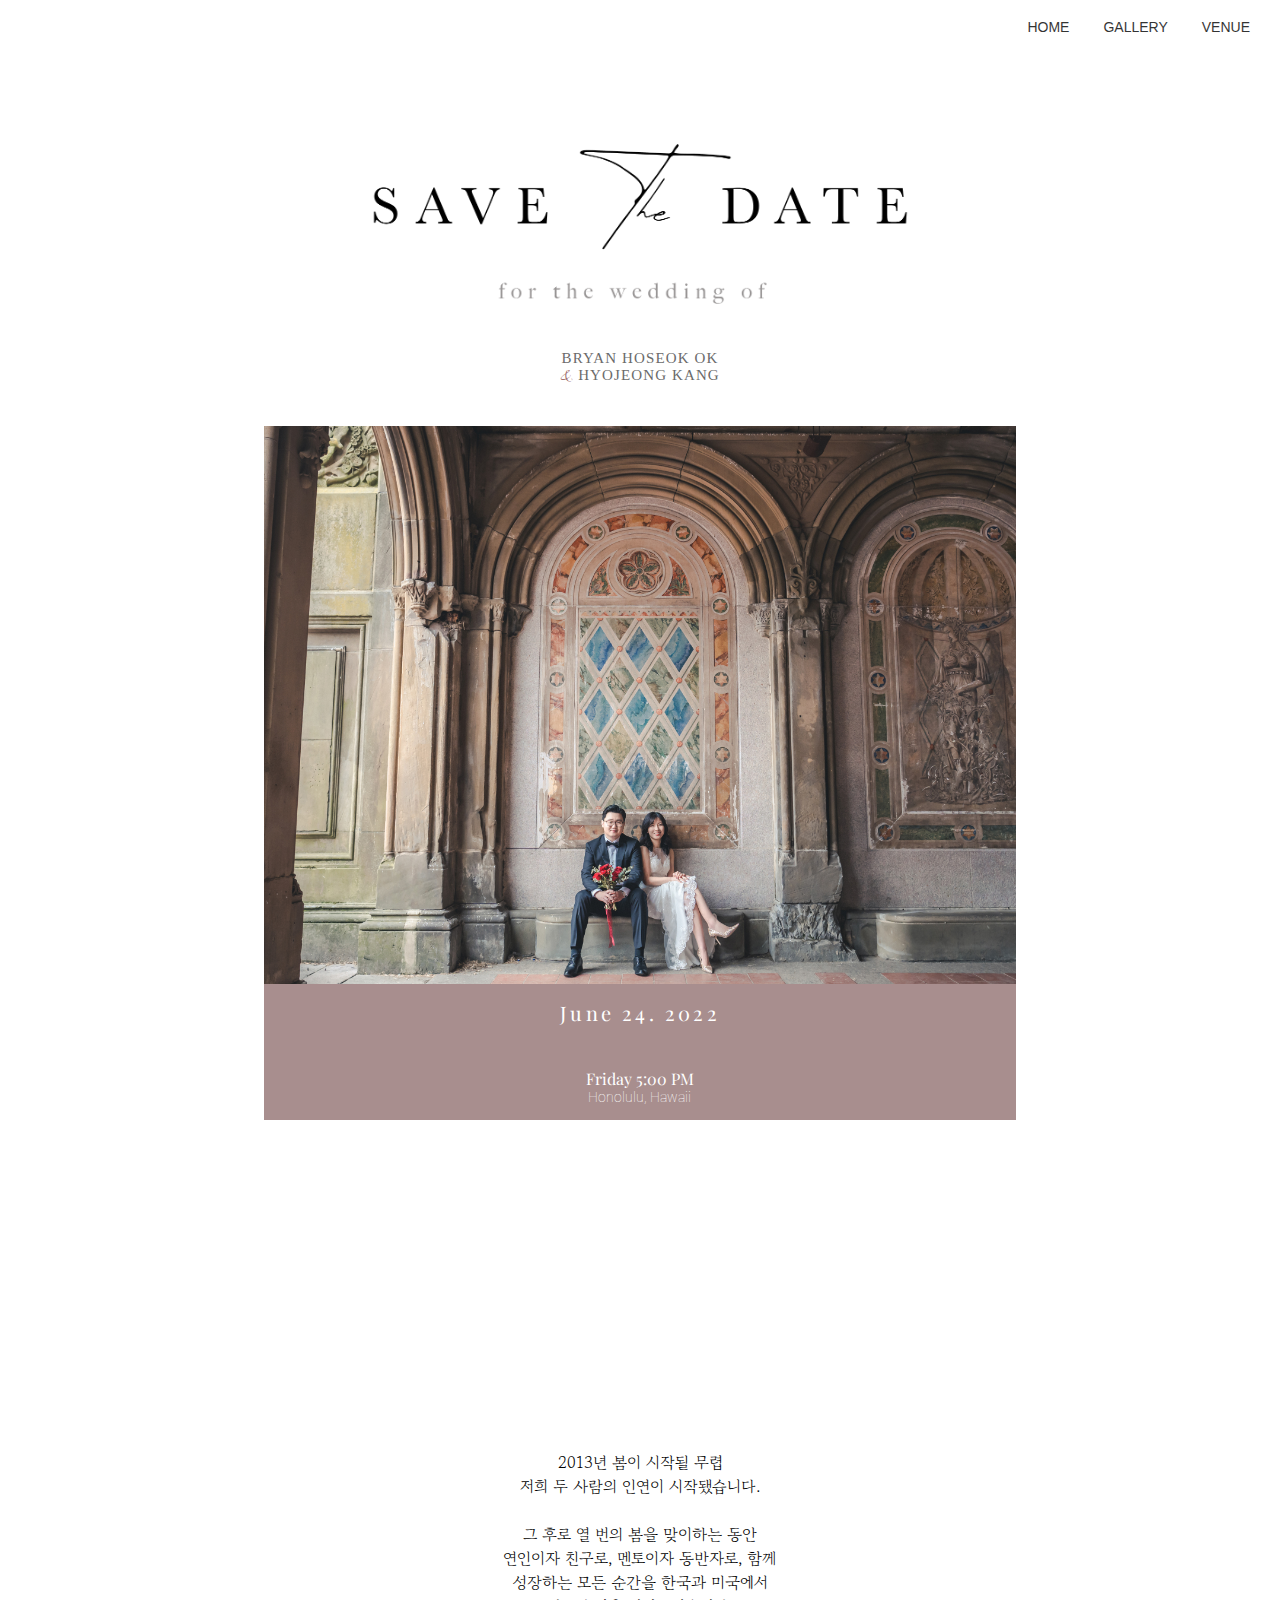
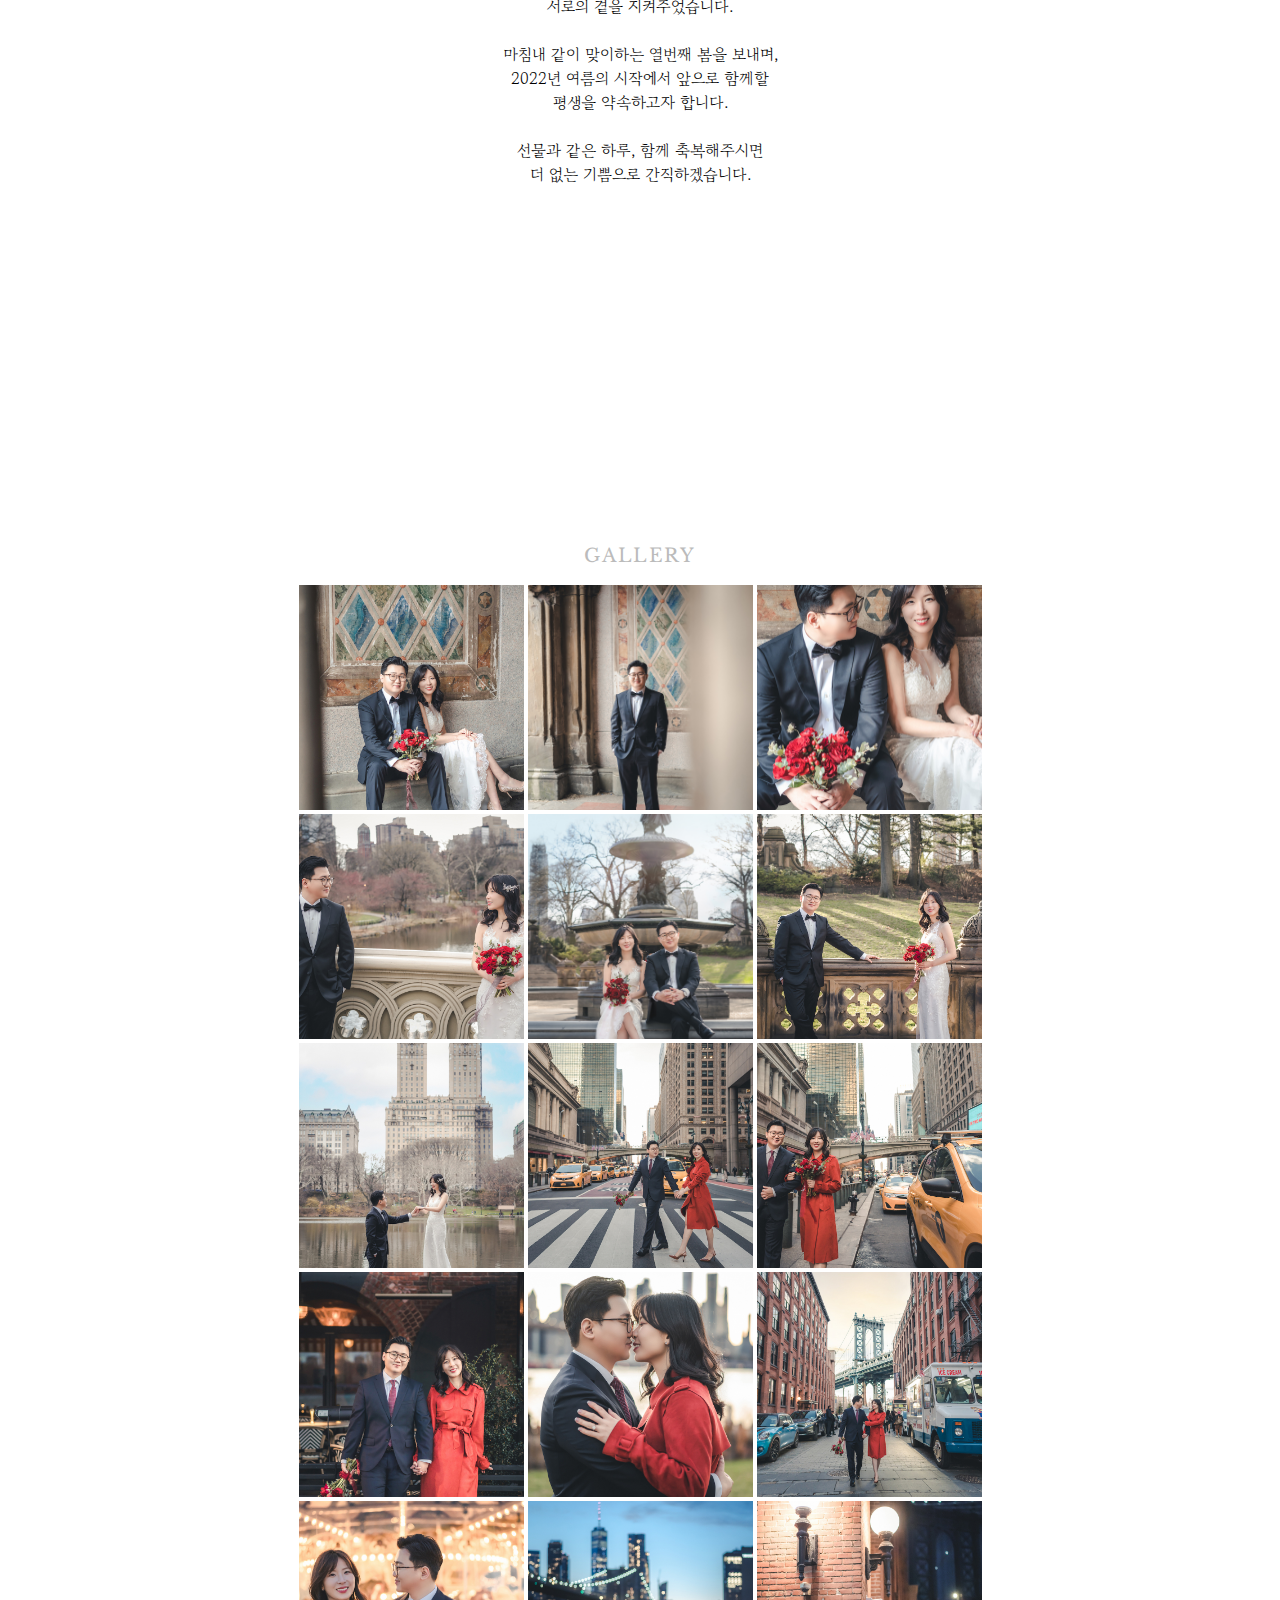
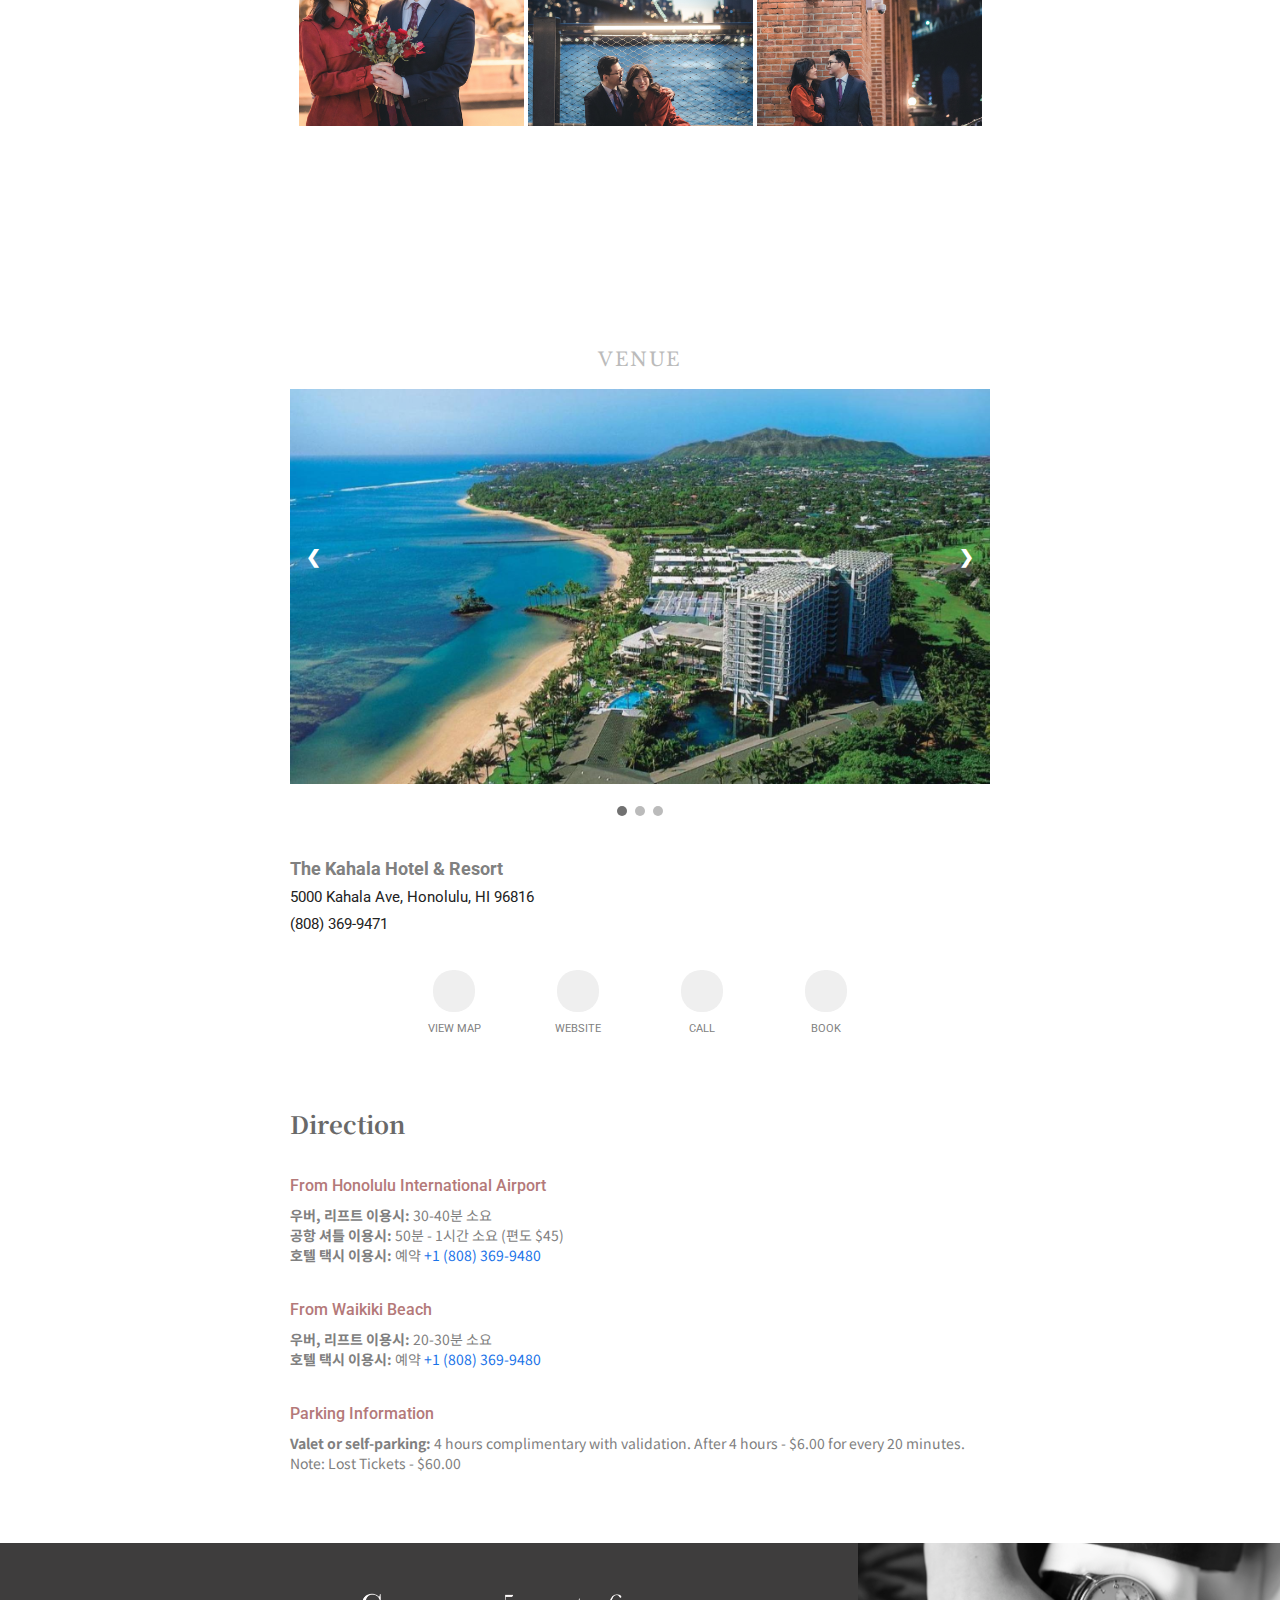
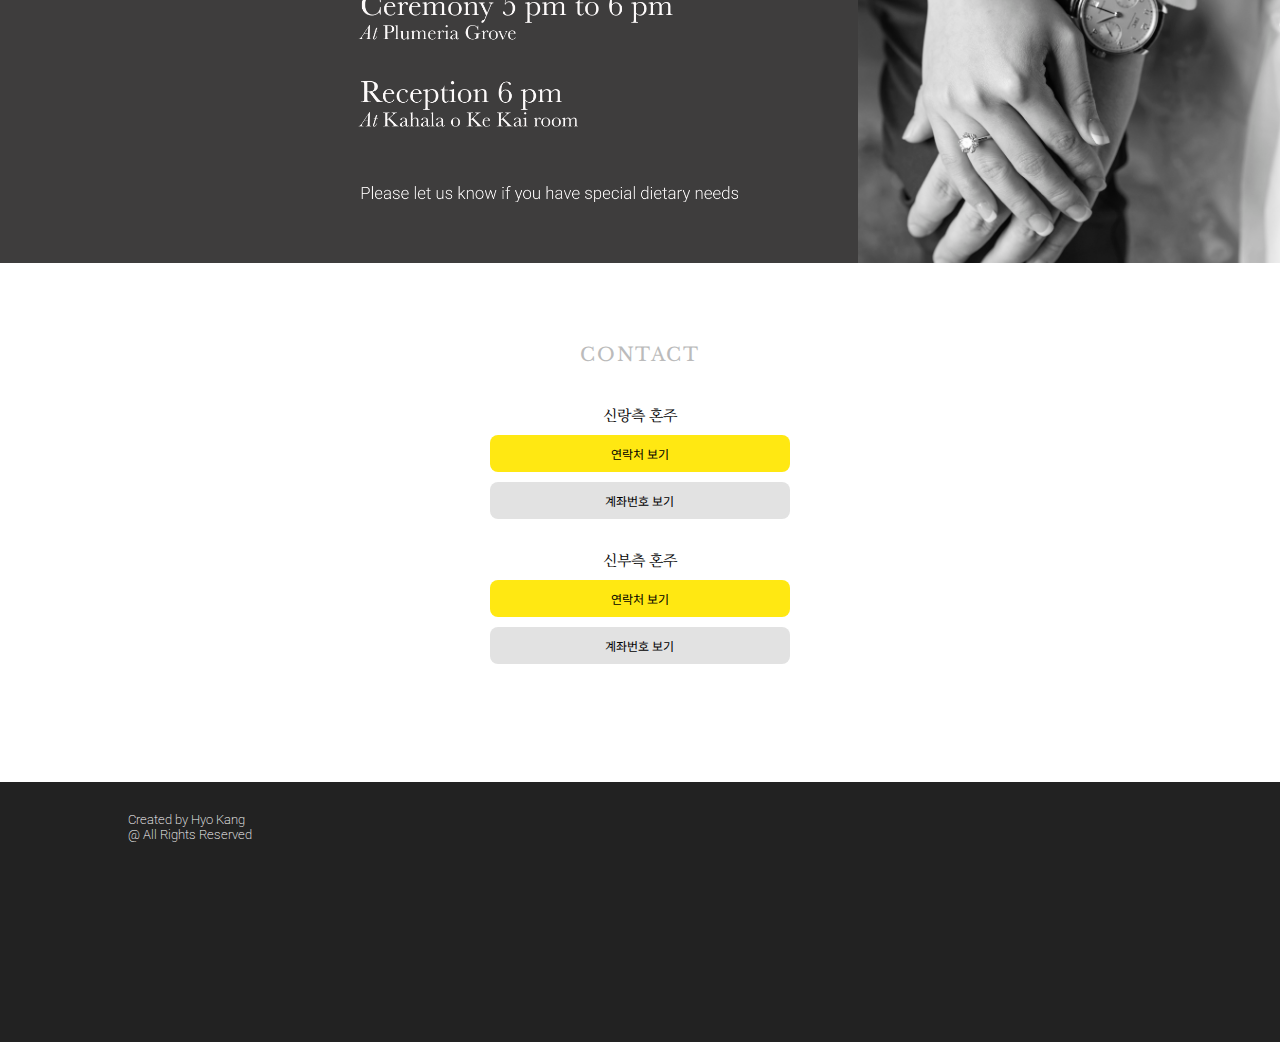
==== commit 0d1f7976: "Update index.html" ====
--- a/index.html
+++ b/index.html
@@ -9,7 +9,7 @@
   <meta property="og:type" content="website">
  <!---이미지--->
   <meta property="og:image" content="https://live.staticflickr.com/65535/52037659530_529261b63a_c.jpg">
-  <meta property="og:description" content="June 24, Hawaii">
+  <meta property="og:description" content="June 24, Honolulu, Hawaii">
     
     
 <!---Google fonts----->
@@ -64,7 +64,7 @@
         <img src="gallery/mainImage.jpg" class="mobileImg">   
     <div class="date">
         <h1 style="font-size: clamp(16px, 2.5vw, 20px); letter-spacing: .2rem; font-weight: 100;">June 24. 2022 </h1><br><br>
-        Saturday 5:00 PM<br>
+        Friday 5:00 PM<br>
         <p style="font-family: Roboto; font-size: 14px;"> Honolulu, Hawaii </p>
     </div>  
     
@@ -278,7 +278,7 @@
     </div>
     <div class="bank">
          <span class="name" width="100px;"> <b>  혼주 </b> <br> 강신경</span>
-         <span class="account">신한은행<br> 12345678910</span>
+         <span class="account">우리은행<br> 075 038552 12 502</span>
     </div>
     <div class="bank">
         <span class="name"><b>신부 </b> <br>강효정</span>
--- a/css/styles.css
+++ b/css/styles.css
@@ -423,7 +423,7 @@
 
 #newPopUp .bank{
     padding: 10px;
-    border:solid lightgrey 0.5px;
+    border:solid lightgrey 1px;
     margin-top: 12px;
     border-radius: 8px
 }
@@ -528,7 +528,7 @@
 
 
 #newPopUp_Contact button{
-    padding: 10px 16px 10px 16px;
+    padding: 10px 11px 10px 11px;
     text-align: right;
     border: 0;
     border-radius: 5px;
